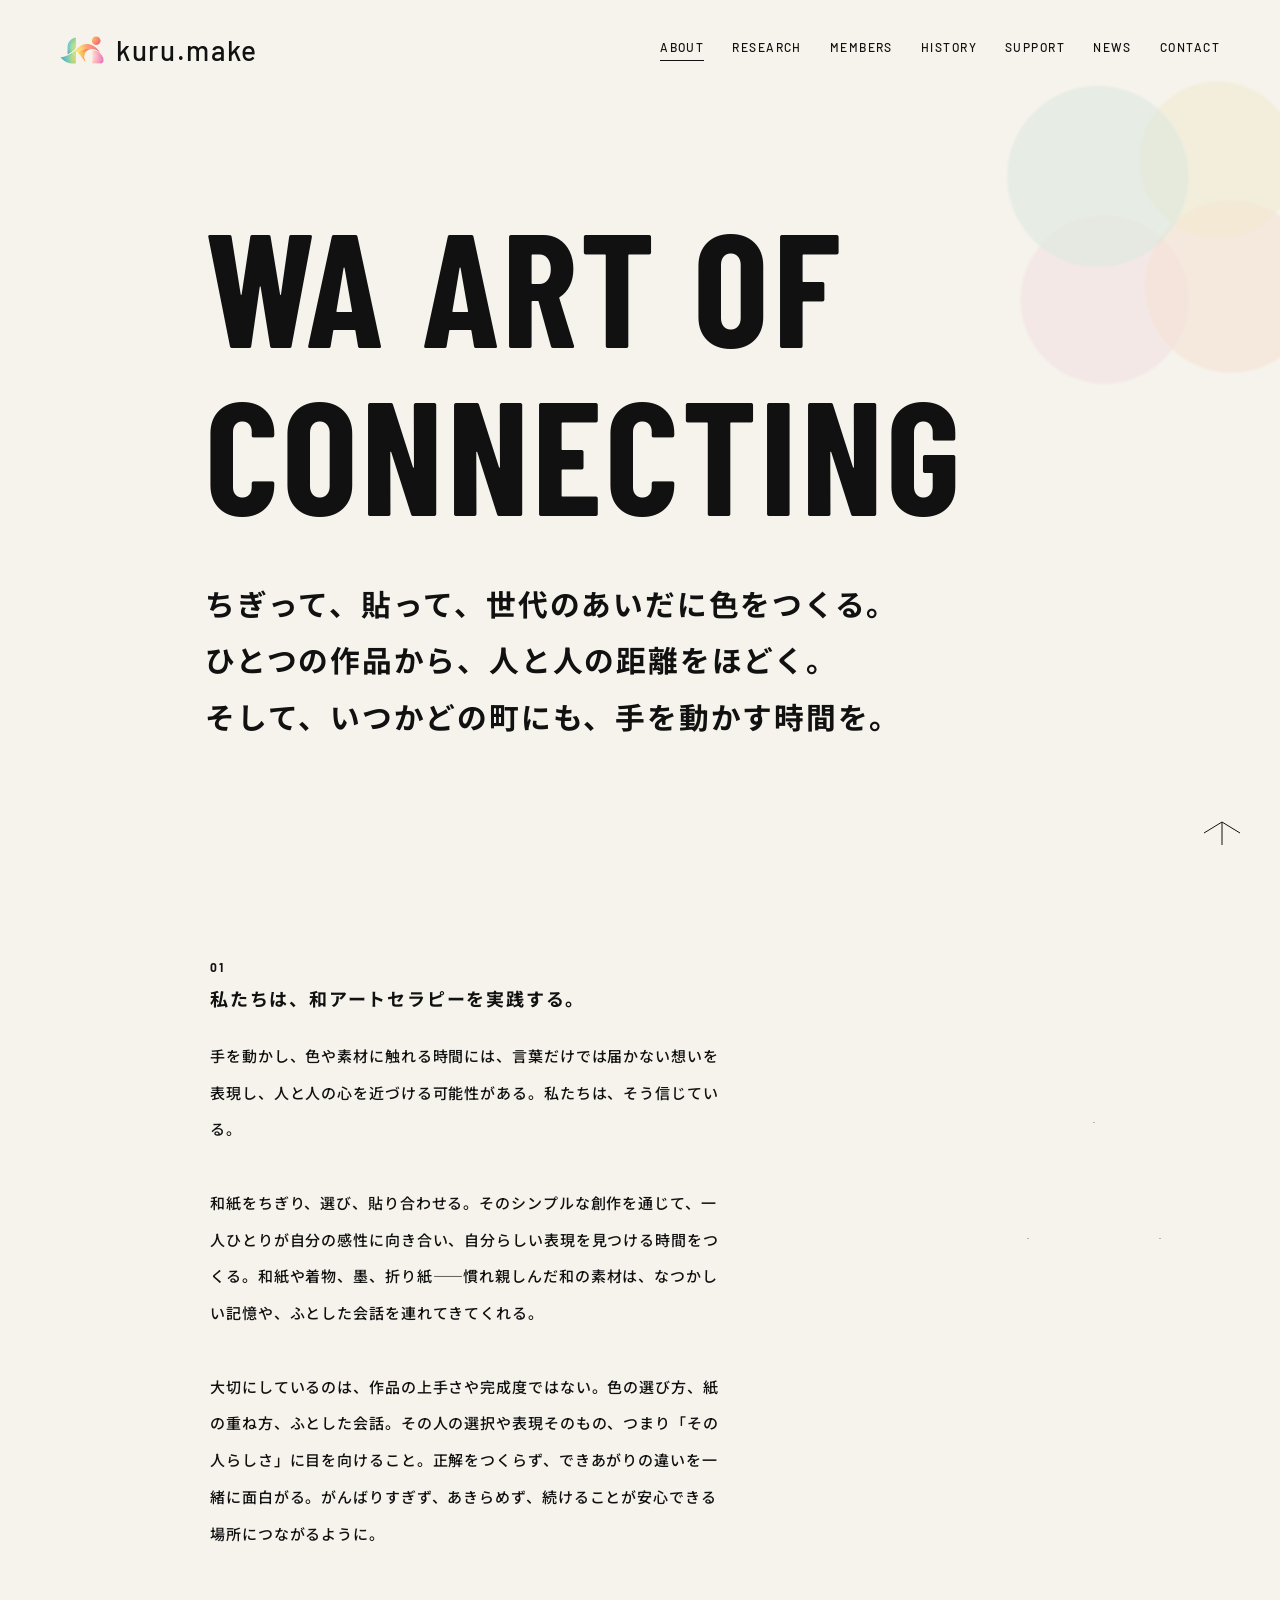
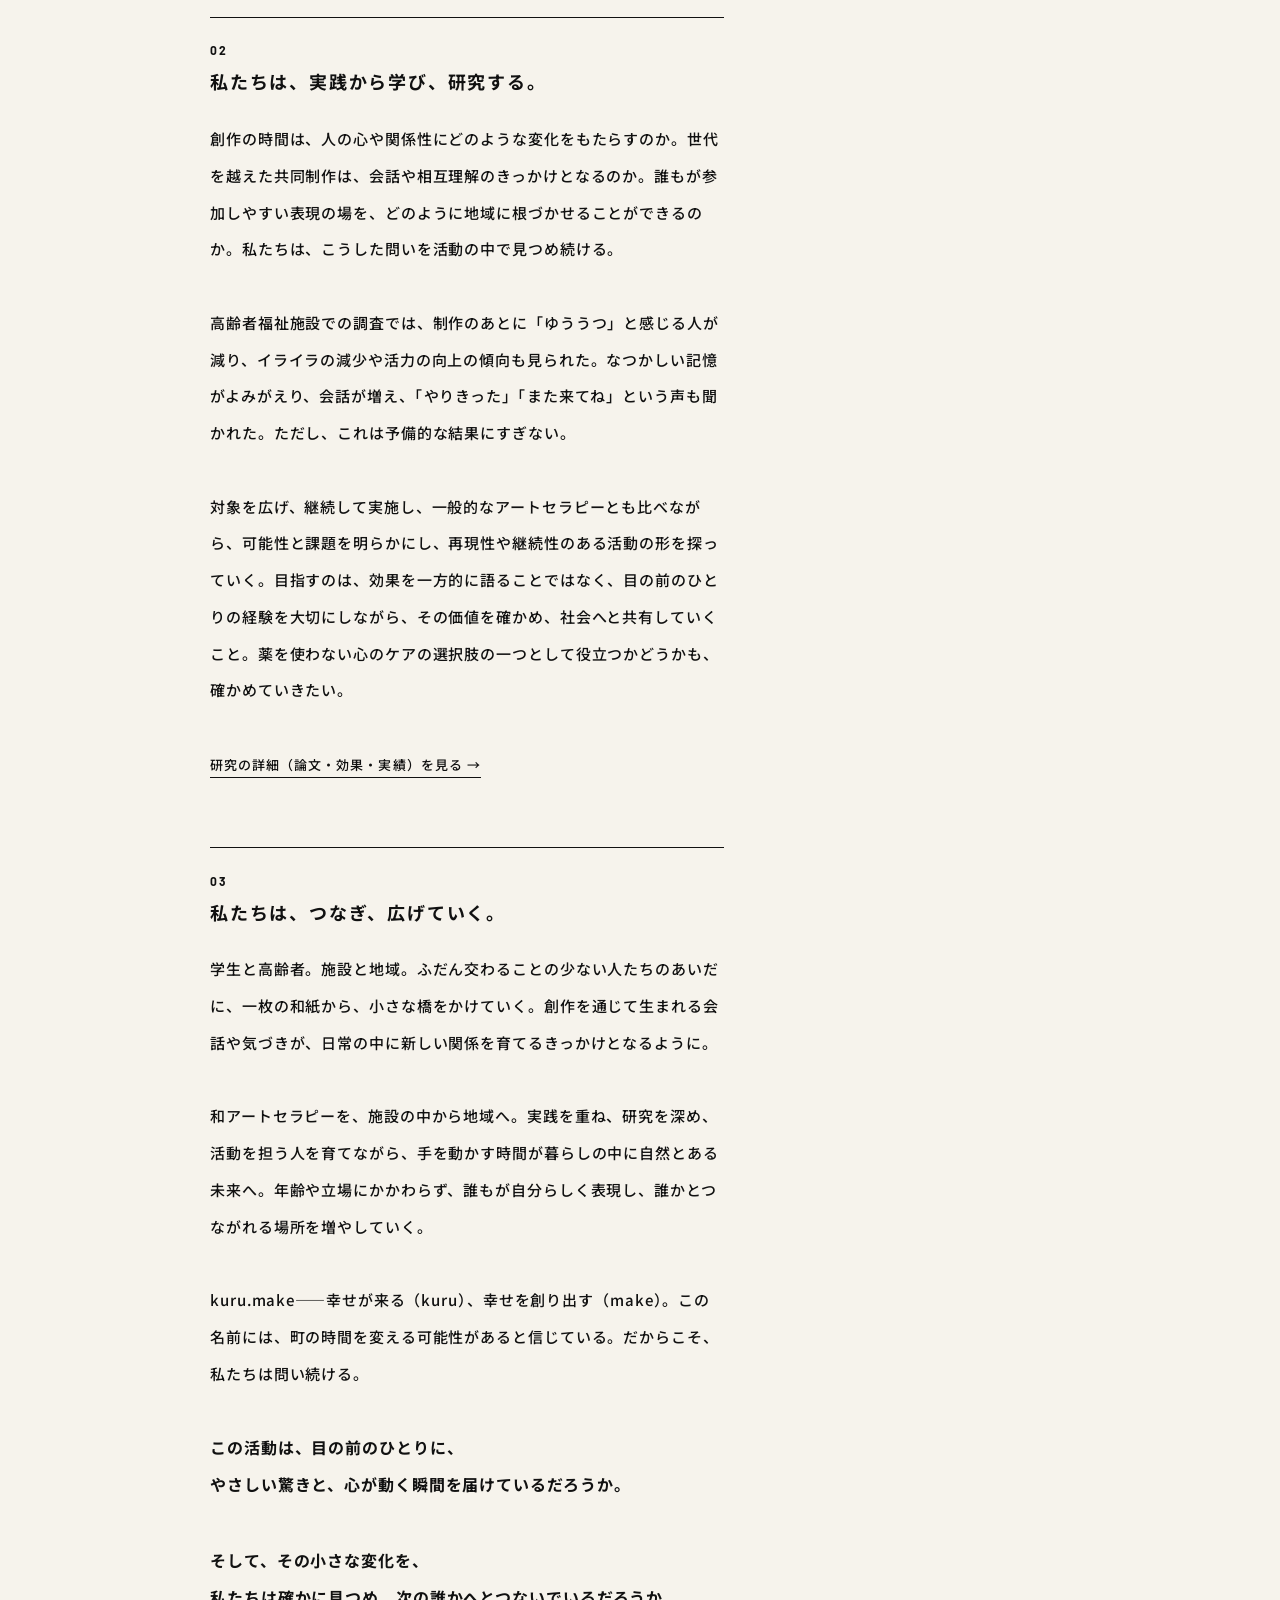
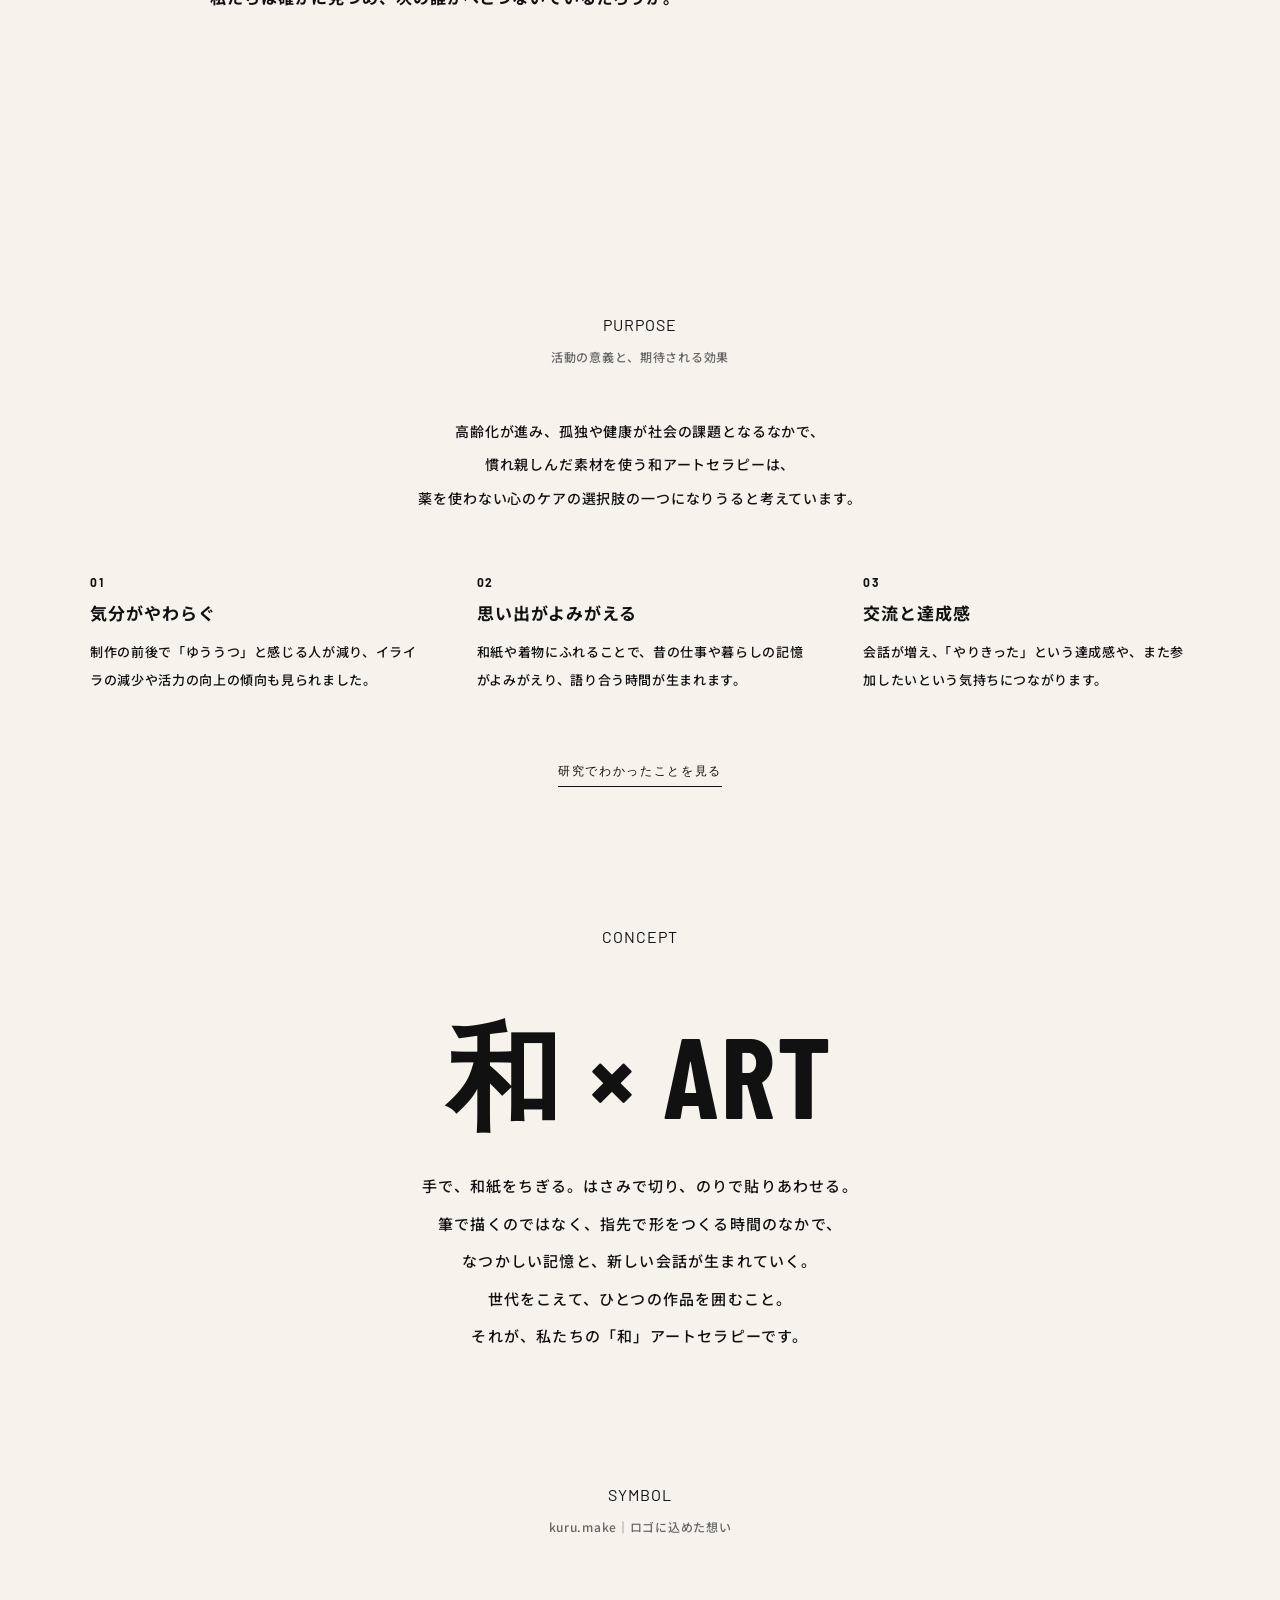
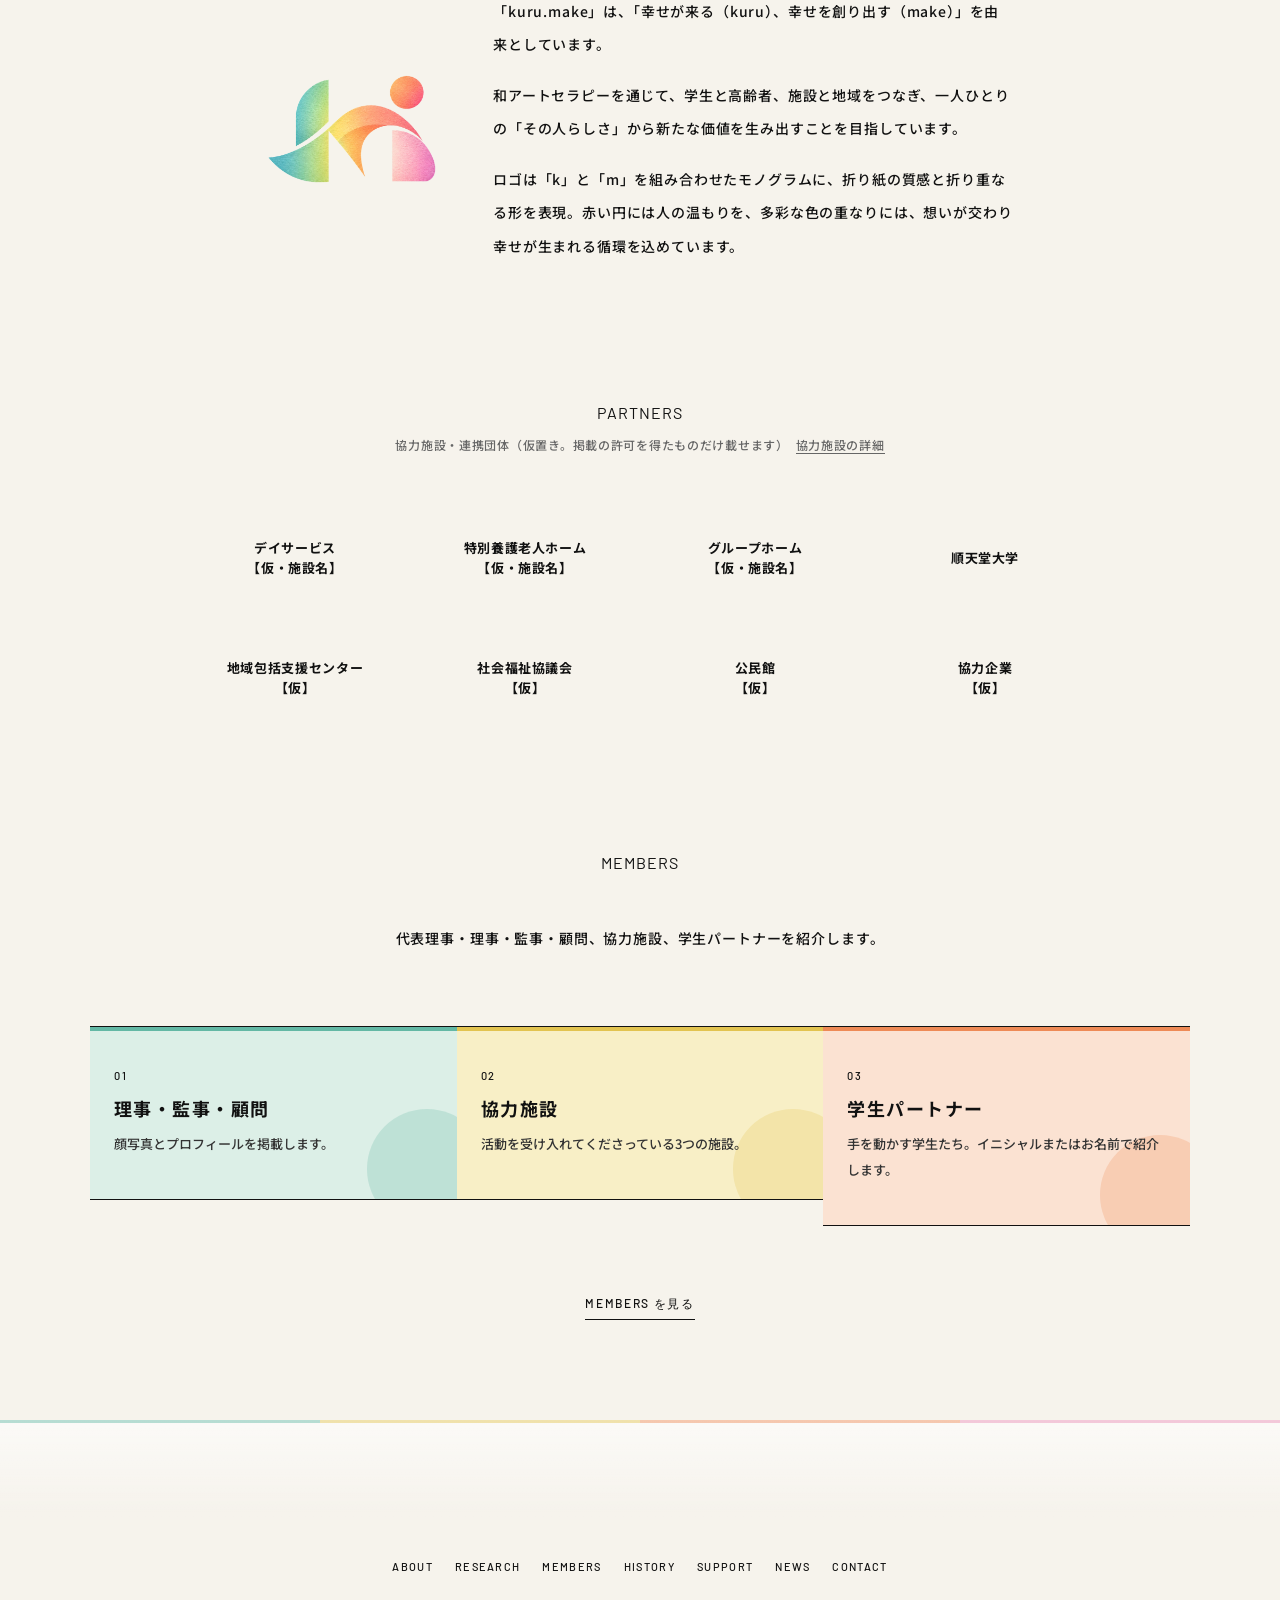
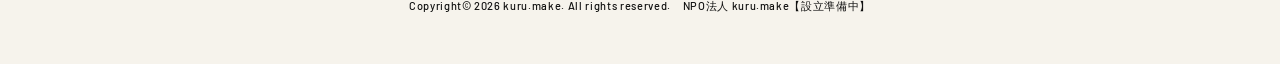
==== about.html @ a15ad7cb "Form fields: half-width-space indent" ====
<!doctype html>
<html lang="ja">
<head>
<meta charset="utf-8">
<link rel="icon" href="assets/favicon.png" type="image/png">
<link rel="apple-touch-icon" href="assets/favicon.png">
<meta name="viewport" content="width=device-width,initial-scale=1">
<meta name="robots" content="noindex">
<title>ABOUT｜kuru.make</title>
<meta name="description" content="kuru.make の ABOUT ページ（試作・構成のみ参考。文章はすべてオリジナルの仮置き）">
<link rel="preconnect" href="https://fonts.googleapis.com">
<link rel="preconnect" href="https://fonts.gstatic.com" crossorigin>
<link href="https://fonts.googleapis.com/css2?family=Barlow+Condensed:wght@700&family=Noto+Sans+JP:wght@400;500;700&family=Barlow:wght@400;500&display=swap" rel="stylesheet">
<link rel="stylesheet" href="about.css?v=46">
</head>
<body data-page="about">

<main>
  <!-- HERO -->
  <section class="hero">
    <h1 class="hero-en">WA ART OF<br>CONNECTING</h1>
    <p class="hero-ja">
      <span class="nb">ちぎって、</span><span class="nb">貼って、</span><span class="nb">世代のあいだに色をつくる。</span><br>
      <span class="nb">ひとつの作品から、</span><span class="nb">人と人の距離をほどく。</span><br>
      <span class="nb">そして、</span><span class="nb">いつかどの町にも、</span><span class="nb">手を動かす時間を。</span>
    </p>
  </section>

  <!-- MANIFESTO + VENN -->
  <section class="mani" id="mani">
    <div class="mani-text">
      <h2><i>01</i>私たちは、和アートセラピーを実践する。</h2>
      <p>手を動かし、色や素材に触れる時間には、言葉だけでは届かない想いを表現し、人と人の心を近づける可能性がある。私たちは、そう信じている。</p>
      <p>和紙をちぎり、選び、貼り合わせる。そのシンプルな創作を通じて、一人ひとりが自分の感性に向き合い、自分らしい表現を見つける時間をつくる。和紙や着物、墨、折り紙――慣れ親しんだ和の素材は、なつかしい記憶や、ふとした会話を連れてきてくれる。</p>
      <p>大切にしているのは、作品の上手さや完成度ではない。色の選び方、紙の重ね方、ふとした会話。その人の選択や表現そのもの、つまり「その人らしさ」に目を向けること。正解をつくらず、できあがりの違いを一緒に面白がる。がんばりすぎず、あきらめず、続けることが安心できる場所につながるように。</p>

      <h2><i>02</i>私たちは、実践から学び、研究する。</h2>
      <p>創作の時間は、人の心や関係性にどのような変化をもたらすのか。世代を越えた共同制作は、会話や相互理解のきっかけとなるのか。誰もが参加しやすい表現の場を、どのように地域に根づかせることができるのか。私たちは、こうした問いを活動の中で見つめ続ける。</p>
      <p>高齢者福祉施設での調査では、制作のあとに「ゆううつ」と感じる人が減り、イライラの減少や活力の向上の傾向も見られた。なつかしい記憶がよみがえり、会話が増え、「やりきった」「また来てね」という声も聞かれた。ただし、これは予備的な結果にすぎない。</p>
      <p>対象を広げ、継続して実施し、一般的なアートセラピーとも比べながら、可能性と課題を明らかにし、再現性や継続性のある活動の形を探っていく。目指すのは、効果を一方的に語ることではなく、目の前のひとりの経験を大切にしながら、その価値を確かめ、社会へと共有していくこと。薬を使わない心のケアの選択肢の一つとして役立つかどうかも、確かめていきたい。</p>
      <p class="mani-link"><a href="research.html#papers">研究の詳細（論文・効果・実績）を見る →</a></p>

      <h2><i>03</i>私たちは、つなぎ、広げていく。</h2>
      <p>学生と高齢者。施設と地域。ふだん交わることの少ない人たちのあいだに、一枚の和紙から、小さな橋をかけていく。創作を通じて生まれる会話や気づきが、日常の中に新しい関係を育てるきっかけとなるように。</p>
      <p>和アートセラピーを、施設の中から地域へ。実践を重ね、研究を深め、活動を担う人を育てながら、手を動かす時間が暮らしの中に自然とある未来へ。年齢や立場にかかわらず、誰もが自分らしく表現し、誰かとつながれる場所を増やしていく。</p>
      <p>kuru.make――幸せが来る（kuru）、幸せを創り出す（make）。この名前には、町の時間を変える可能性があると信じている。だからこそ、私たちは問い続ける。</p>
      <p class="ask">この活動は、目の前のひとりに、<br>やさしい驚きと、心が動く瞬間を届けているだろうか。</p>
      <p class="ask">そして、その小さな変化を、<br>私たちは確かに見つめ、次の誰かへとつないでいるだろうか。</p>
    </div>

    <div class="venn" aria-hidden="true">
      <svg viewBox="0 0 400 400" id="venn" role="img" aria-label="実践・研究・つなぐ、の3つが重なる図">
        <defs>
          <clipPath id="vc1"><circle cx="200" cy="130" r="100"/></clipPath>
          <clipPath id="vc2"><circle cx="140" cy="235" r="100"/></clipPath>
          <linearGradient id="vcore" x1="0" y1="0" x2="1" y2="1">
            <stop offset="0" stop-color="#63b8a5"/><stop offset=".38" stop-color="#e2c350"/><stop offset=".68" stop-color="#ee8a56"/><stop offset="1" stop-color="#e98cb5"/>
          </linearGradient>
        </defs>
        <g class="core" clip-path="url(#vc1)"><g clip-path="url(#vc2)"><circle cx="260" cy="235" r="100" fill="url(#vcore)"/></g></g>
        <circle class="c c1" cx="200" cy="130" r="100" pathLength="1"/>
        <circle class="c c2" cx="140" cy="235" r="100" pathLength="1"/>
        <circle class="c c3" cx="260" cy="235" r="100" pathLength="1"/>
        <text class="t t1" x="200" y="92" text-anchor="middle"><tspan class="en" x="200">PRACTICE</tspan><tspan class="ja" x="200" dy="17">実践</tspan></text>
        <text class="t t2" x="104" y="262" text-anchor="middle"><tspan class="en" x="104">RESEARCH</tspan><tspan class="ja" x="104" dy="17">研究</tspan></text>
        <text class="t t3" x="296" y="262" text-anchor="middle"><tspan class="en" x="296">CONNECT</tspan><tspan class="ja" x="296" dy="17">つなぐ</tspan></text>
        <text class="t t4" x="200" y="205" text-anchor="middle"><tspan class="en" x="200">kuru.make</tspan></text>
      </svg>
    </div>
  </section>

  <!-- PURPOSE -->
  <section class="blk">
    <h2 class="lab">PURPOSE</h2>
    <p class="note">活動の意義と、期待される効果</p>
    <p class="lead" style="margin-top:50px"><span class="nb">高齢化が進み、</span><span class="nb">孤独や健康が社会の課題となるなかで、</span><span class="nb">慣れ親しんだ素材を使う和アートセラピーは、</span><span class="nb">薬を使わない心のケアの選択肢の一つに</span><span class="nb">なりうると考えています。</span></p>
    <ul class="efx" style="grid-template-columns:repeat(3,1fr);max-width:1100px">
      <li><i>01</i><b>気分がやわらぐ</b><p>制作の前後で「ゆううつ」と感じる人が減り、イライラの減少や活力の向上の傾向も見られました。</p></li>
      <li><i>02</i><b>思い出がよみがえる</b><p>和紙や着物にふれることで、昔の仕事や暮らしの記憶がよみがえり、語り合う時間が生まれます。</p></li>
      <li><i>03</i><b>交流と達成感</b><p>会話が増え、「やりきった」という達成感や、また参加したいという気持ちにつながります。</p></li>
    </ul>
    <a class="more" href="research.html">研究でわかったことを見る</a>
  </section>

  <!-- CONCEPT / SYMBOL -->
  <section class="blk">
    <h2 class="lab">CONCEPT</h2>
    <div class="concept"><div class="big">和 × ART</div>
      <p><span class="nb">手で、</span><span class="nb">和紙をちぎる。</span><span class="nb">はさみで切り、</span><span class="nb">のりで貼りあわせる。</span><br><span class="nb">筆で描くのではなく、</span><span class="nb">指先で形をつくる時間のなかで、</span><br><span class="nb">なつかしい記憶と、</span><span class="nb">新しい会話が生まれていく。</span><br><span class="nb">世代をこえて、</span><span class="nb">ひとつの作品を囲むこと。</span><br><span class="nb">それが、</span><span class="nb">私たちの「和」アートセラピーです。</span></p></div>
    <h2 class="lab" style="margin-top:130px">SYMBOL</h2><p class="note">kuru.make｜ロゴに込めた想い</p>
    <div class="sym"><img src="assets/mark.png" alt="kuru.make シンボルマーク" width="200" height="200">
      <div class="sym-t">
        <p>「kuru.make」は、「幸せが来る（kuru）、幸せを創り出す（make）」を由来としています。</p>
        <p>和アートセラピーを通じて、学生と高齢者、施設と地域をつなぎ、一人ひとりの「その人らしさ」から新たな価値を生み出すことを目指しています。</p>
        <p>ロゴは「k」と「m」を組み合わせたモノグラムに、折り紙の質感と折り重なる形を表現。赤い円には人の温もりを、多彩な色の重なりには、想いが交わり幸せが生まれる循環を込めています。</p>
      </div></div>
  </section>

  <!-- PARTNERS -->
  <section class="blk">
    <h2 class="lab">PARTNERS</h2>
    <p class="note">協力施設・連携団体（仮置き。掲載の許可を得たものだけ載せます）　<a href="members.html#facilities" style="border-bottom:1px solid">協力施設の詳細</a></p>
    <ul class="logos">
      <li>デイサービス<br>【仮・施設名】</li>
      <li>特別養護老人ホーム<br>【仮・施設名】</li>
      <li>グループホーム<br>【仮・施設名】</li>
      <li>順天堂大学</li>
      <li>地域包括支援センター<br>【仮】</li>
      <li>社会福祉協議会<br>【仮】</li>
      <li>公民館<br>【仮】</li>
      <li>協力企業<br>【仮】</li>
    </ul>
  </section>

  <!-- MEMBERS -->
  <section class="blk">
    <h2 class="lab">MEMBERS</h2>
    <p class="lead" style="margin-top:50px">代表理事・理事・監事・顧問、協力施設、学生パートナーを紹介します。</p>
    <ul class="joins">
      <li><a href="members.html#directors"><small>01</small><b>理事・監事・顧問</b><p>顔写真とプロフィールを掲載します。</p></a></li>
      <li><a href="members.html#facilities"><small>02</small><b>協力施設</b><p>活動を受け入れてくださっている3つの施設。</p></a></li>
      <li><a href="members.html#students"><small>03</small><b>学生パートナー</b><p>手を動かす学生たち。イニシャルまたはお名前で紹介します。</p></a></li>
    </ul>
    <a class="more" href="members.html">MEMBERS を見る</a>
  </section>
</main>

<script src="site.js?v=12"></script>
<script src="about.js?v=7"></script>
</body>
</html>
---- about.css ----
/* pool-inc.net/about の構成・レイアウトを参考にしたオリジナル試作（文章・画像・ロゴは流用なし） */
:root{
  --bg:#f5f5f5; --ink:#111; --line:#111; --mute:#666;
  --en:"Barlow Condensed","Arial Narrow",sans-serif;
  --ja:"Noto Sans JP","Hiragino Sans",sans-serif;
  --lat:"Barlow","Helvetica Neue",Arial,sans-serif;
}
*{box-sizing:border-box;margin:0;padding:0}
html{scroll-behavior:smooth}
body{background:var(--bg);color:var(--ink);font-family:var(--ja);font-weight:500;-webkit-font-smoothing:antialiased}
a{color:inherit;text-decoration:none}
ul{list-style:none}
img{display:block}

/* header */
.hd{position:fixed;inset:0 0 auto 0;z-index:20;display:flex;align-items:center;justify-content:space-between;padding:28px 60px;pointer-events:none}
.hd>*{pointer-events:auto}
.hd-logo{display:flex;align-items:center;gap:12px;font-family:var(--lat);font-weight:500;font-size:28px;letter-spacing:.06em}
.hd-logo img{width:44px;height:44px;object-fit:contain}
.hd-nav{display:flex;gap:40px;font-family:var(--lat);font-size:12px;letter-spacing:.12em;transition:opacity .3s}
.hd-nav a{padding-bottom:6px;border-bottom:1px solid transparent}
.hd-nav a.is-on{border-color:var(--ink)}
.hd-nav .sub{margin-left:30px}
.hd-burger{display:none;width:40px;height:20px;background:none;border:0;position:relative;cursor:pointer}
.hd-burger i{position:absolute;left:0;right:0;height:1px;background:var(--ink);transition:transform .3s}
.hd-burger i:nth-child(1){top:4px}.hd-burger i:nth-child(2){top:12px}
.hd-burger[aria-expanded=true] i:nth-child(1){transform:translateY(4px) rotate(14deg)}
.hd-burger[aria-expanded=true] i:nth-child(2){transform:translateY(-4px) rotate(-14deg)}
.hd.scrolled .hd-nav{opacity:0;pointer-events:none}
.hd.scrolled .hd-burger{display:block}
.drawer{position:fixed;inset:0;z-index:15;background:var(--bg);display:flex;flex-direction:column;justify-content:center;align-items:center;gap:26px;font-family:var(--en);font-size:44px;letter-spacing:.06em}
.drawer[hidden]{display:none}

/* hero */
.hero{padding:210px 0 120px 210px;max-width:1400px}
.hero-en{font-family:var(--en);font-weight:700;font-size:clamp(64px,10vw,140px);line-height:1.05;letter-spacing:.02em}
.hero-ja{margin-top:56px;font-size:clamp(22px,2.6vw,36px);font-weight:700;line-height:1.95;letter-spacing:.06em}

/* manifesto + venn */
.mani{position:relative;display:flex;padding:60px 0 160px 210px;gap:40px}
.mani-text{width:min(520px,46%);font-size:15px;line-height:2.45;letter-spacing:.06em}
.mani-text p{margin-bottom:2.45em}
.mani-text .sign{margin-top:3em;font-family:var(--lat)}
.venn{position:sticky;top:18vh;align-self:flex-start;width:min(440px,36vw);margin-top:20px}
.venn svg{width:100%;height:auto;overflow:visible}
.c{fill:none;stroke:var(--ink);stroke-width:1;stroke-dasharray:1;stroke-dashoffset:1;transform-origin:center;transform-box:fill-box}
.t{font-family:var(--lat);font-size:11px;letter-spacing:.1em;fill:var(--ink);opacity:0}

/* blocks */
.blk{padding:100px 90px 40px}
.lab{font-family:var(--lat);font-weight:400;font-size:16px;letter-spacing:.06em;text-align:center}
.note{text-align:center;font-size:12px;color:var(--mute);margin-top:14px;letter-spacing:.06em}

.logos{max-width:900px;margin:70px auto 0;display:grid;grid-template-columns:repeat(4,1fr);gap:50px 20px}
.logos li{height:70px;display:flex;align-items:center;justify-content:center;text-align:center;font-weight:700;font-size:13px;line-height:1.6;letter-spacing:.05em}

.mem{margin:80px auto 0;max-width:1150px;display:grid;grid-template-columns:repeat(3,1fr);gap:70px 100px}
.ph{aspect-ratio:8/5;background:
  radial-gradient(circle at 28% 40%,var(--a) 0 22%,transparent 23%),
  radial-gradient(circle at 70% 60%,var(--b) 0 26%,transparent 27%),#e9e9e9}
.mem .ja{margin-top:34px;font-size:20px;letter-spacing:.08em;font-weight:400}
.mem .en{margin-top:8px;font-family:var(--lat);font-size:15px;letter-spacing:.06em}
.mem .role{margin-top:22px;font-family:var(--lat);font-size:11px}
.tags{margin-top:18px;display:flex;gap:8px;flex-wrap:wrap}
.tags span{background:#fff;padding:3px 6px;font-family:var(--lat);font-size:11px;letter-spacing:.06em}

.sub-lab{margin:120px 0 0;font-family:var(--lat);font-weight:400;font-size:13px;letter-spacing:.1em;text-align:center}
.adv{margin:50px auto 0;max-width:1150px;display:grid;grid-template-columns:repeat(3,1fr);gap:40px 100px}
.adv .ja{font-size:18px;font-weight:400;letter-spacing:.08em}
.adv .en{margin-top:6px;font-family:var(--lat);font-size:14px}
.adv .role{margin-top:14px;font-family:var(--lat);font-size:11px}

.ft{padding:140px 60px 50px;text-align:center;font-family:var(--lat);font-size:11px;letter-spacing:.06em}
.totop{position:fixed;right:40px;bottom:50px;z-index:10;color:var(--ink)}

/* tablet / phone */
@media (max-width:900px){
  .hd{padding:18px 20px}
  .hd-logo{font-size:22px}.hd-logo img{width:34px;height:34px}
  .hd-nav{display:none}.hd-burger{display:block}
  .hero{padding:140px 20px 70px}
  .hero-ja{margin-top:36px;line-height:1.9}
  .mani{display:block;padding:20px 20px 100px}
  .mani-text{width:100%;font-size:14px;line-height:2.3}
  .venn{position:sticky;top:auto;bottom:0;width:150px;height:auto;margin:0 0 0 auto;z-index:1;pointer-events:none;opacity:.9}
  .blk{padding:70px 20px 20px}
  .logos{grid-template-columns:repeat(2,1fr);gap:30px 10px;margin-top:40px}
  .mem{grid-template-columns:1fr;gap:50px;margin-top:50px}
  .adv{grid-template-columns:1fr;gap:30px}
  .totop{right:16px;bottom:24px}
}
@media (prefers-reduced-motion:reduce){html{scroll-behavior:auto}}

/* ===== 他ページ共通 ===== */
.page-head{padding:210px 0 70px 210px}
.page-head h1{font-family:var(--en);font-weight:700;font-size:clamp(56px,8vw,120px);line-height:1.05;letter-spacing:.02em}
.page-head p{margin-top:36px;font-size:clamp(16px,1.6vw,22px);font-weight:700;line-height:2;letter-spacing:.06em}
.wrap{padding:40px 90px 60px}
.lead{max-width:640px;margin:0 auto;text-align:center;font-size:14px;line-height:2.4;letter-spacing:.06em}

/* トップ：イントロ */
.intro{position:fixed;inset:0;z-index:50;background:var(--bg);display:flex;align-items:center;justify-content:center;transition:opacity .6s .2s,visibility 0s .8s}
.intro.done{opacity:0;visibility:hidden;pointer-events:none}
.intro span{font-family:var(--en);font-weight:700;font-size:clamp(28px,5vw,56px);letter-spacing:.12em;display:inline-block;opacity:0;transform:translateY(12px);animation:in .5s forwards}
@keyframes in{to{opacity:1;transform:none}}
.vis{margin:20px 90px 0;height:min(56vh,520px);background:
  radial-gradient(circle at 18% 30%,rgba(140,203,192,.9) 0 18%,transparent 19%),
  radial-gradient(circle at 42% 62%,rgba(236,226,140,.9) 0 20%,transparent 21%),
  radial-gradient(circle at 66% 36%,rgba(246,163,107,.9) 0 17%,transparent 18%),
  radial-gradient(circle at 84% 66%,rgba(243,161,179,.9) 0 19%,transparent 20%),#ececec}
.more{display:block;margin:60px auto 0;width:max-content;font-family:var(--lat);font-size:12px;letter-spacing:.14em;padding-bottom:6px;border-bottom:1px solid var(--ink)}

/* カード一覧（WORKS風） */
.filter{display:flex;gap:10px;justify-content:center;flex-wrap:wrap;margin-bottom:60px}
.filter button{background:none;border:0;font-family:var(--lat);font-size:12px;letter-spacing:.12em;padding:4px 10px;cursor:pointer;color:var(--mute);border-bottom:1px solid transparent}
.filter button.is-on{color:var(--ink);border-color:var(--ink)}
.cards{max-width:1150px;margin:0 auto;display:grid;grid-template-columns:repeat(3,1fr);gap:70px 60px}
.card[hidden]{display:none}
.card .c-t{margin-top:24px;font-size:16px;font-weight:500;letter-spacing:.06em;line-height:1.7}
.c-m{margin-top:8px;font-size:12px;color:var(--mute);letter-spacing:.06em;line-height:1.7}
.card .tags{margin-top:14px}

/* お知らせ（ブログ風の行） */
.rows{max-width:900px;margin:0 auto;border-top:1px solid var(--ink)}
.rows li{border-bottom:1px solid var(--ink)}
.rows a{display:grid;grid-template-columns:130px 110px 1fr;gap:20px;padding:30px 6px;align-items:baseline;font-size:15px;letter-spacing:.05em;line-height:1.8}
.n-d,.n-c{font-family:var(--lat);font-size:12px;letter-spacing:.1em}
.rows a:hover .n-t{text-decoration:underline;text-underline-offset:5px}

/* レポート */
.reps{max-width:1000px;margin:0 auto;display:grid;gap:80px}
.rep a{display:grid;grid-template-columns:1fr 1fr;gap:50px;align-items:center}
.rep .c-t{margin-top:10px;font-size:20px;font-weight:500;letter-spacing:.06em;line-height:1.6}
.rep-x{margin-top:18px;font-size:13px;line-height:2.1;letter-spacing:.05em}

/* SUPPORT：色帯＋アコーディオン */
.strip{display:flex;gap:40px;overflow-x:auto;padding:0 90px 20px;scroll-snap-type:x proximity;scrollbar-width:none}
.strip::-webkit-scrollbar{display:none}
.strip .ph{flex:0 0 clamp(240px,28vw,380px);aspect-ratio:3/2;scroll-snap-align:start}
.strip .ph:nth-child(even){margin-top:50px}
.acc{max-width:1010px;margin:70px auto 0;border-top:1px solid var(--ink)}
.acc>li{border-bottom:1px solid var(--ink)}
.acc-h{width:100%;display:flex;justify-content:space-between;align-items:center;background:none;border:0;padding:52px 0;font:inherit;font-size:16px;letter-spacing:.08em;text-align:left;cursor:pointer;color:var(--ink)}
.acc-h i{position:relative;width:40px;height:40px;flex:none}
.acc-h i:before,.acc-h i:after{content:"";position:absolute;left:0;right:0;top:50%;height:1px;background:var(--ink);transition:transform .3s}
.acc-h i:after{transform:rotate(90deg)}
.is-open .acc-h i:after{transform:rotate(0)}
.acc-b{display:grid;grid-template-rows:0fr;transition:grid-template-rows .35s}
.acc-b>div{overflow:hidden}
.is-open .acc-b{grid-template-rows:1fr}
.acc-b p{padding:0 0 50px;font-size:14px;line-height:2.3;letter-spacing:.06em;max-width:760px}
.acc-b dl{display:grid;grid-template-columns:120px 1fr;gap:10px 20px;padding:0 0 50px;font-size:14px;line-height:2}
.acc-b dt{font-family:var(--lat);font-size:12px;letter-spacing:.1em}

/* CONTACT */
.chero{height:min(52vh,480px);background:
  radial-gradient(circle at 20% 70%,rgba(140,203,192,.85) 0 22%,transparent 23%),
  radial-gradient(circle at 50% 40%,rgba(236,226,140,.85) 0 24%,transparent 25%),
  radial-gradient(circle at 78% 65%,rgba(243,161,179,.85) 0 22%,transparent 23%),#ececec}
.info{max-width:900px;margin:0 auto;padding:100px 0 40px}
.info dl{display:grid;grid-template-columns:200px 1fr;gap:34px 20px;font-size:14px;line-height:2;letter-spacing:.06em}
.info dt{font-size:13px}
.map{margin:60px auto 0;max-width:1180px;height:360px;background:#e4e4e4;display:flex;align-items:center;justify-content:center;font-family:var(--lat);font-size:12px;letter-spacing:.12em;color:var(--mute)}
.form{max-width:760px;margin:0 auto;padding:110px 0 40px}
.form label{display:block;margin-top:40px;font-size:13px;letter-spacing:.08em}
.form input,.form select,.form textarea{display:block;width:100%;margin-top:12px;padding:14px 0;background:none;border:0;border-bottom:1px solid var(--ink);font:inherit;font-size:15px;color:var(--ink);border-radius:0}
.form textarea{height:170px;resize:vertical}
.form button{display:block;margin:60px auto 0;background:var(--ink);color:#fff;border:0;padding:18px 80px;font:inherit;font-size:13px;letter-spacing:.14em;cursor:pointer}
.form .fn{margin-top:20px;text-align:center;font-size:12px;color:var(--mute)}

@media (max-width:900px){
  .page-head{padding:130px 20px 40px}
  .wrap{padding:20px 20px 40px}
  .vis{margin:10px 20px 0;height:40vh}
  .cards{grid-template-columns:1fr;gap:50px}
  .rows a{grid-template-columns:1fr auto;gap:6px 14px;padding:22px 2px}
  .n-t{grid-column:1/-1}
  .rep a{grid-template-columns:1fr;gap:20px}
  .strip{padding:0 20px 20px;gap:20px}
  .acc-h{padding:32px 0;font-size:15px}
  .acc-b dl{grid-template-columns:1fr}
  .info{padding:60px 0 20px}.info dl{grid-template-columns:1fr;gap:4px}.info dd{margin-bottom:22px}
  .map{height:240px}
}

/* ===== TOP：背景に流れる写真 ===== */
.top{position:relative;height:100vh;min-height:560px;overflow:hidden}
.flow{position:absolute;inset:0}
.fl{position:absolute;left:0;top:0;width:clamp(200px,24vw,340px);will-change:transform;transform-origin:center}
.fl .ph,.fl img{width:100%;aspect-ratio:4/3;object-fit:cover;display:block}
.fl img{background:#e9e9e9}
.fl figcaption{margin-top:8px;font-size:11px;letter-spacing:.08em;color:var(--mute)}
.fl-tag{position:absolute;left:8px;top:8px;font-family:var(--lat);font-size:10px;letter-spacing:.14em;background:#fff;padding:2px 6px}
.fl-scene{width:clamp(220px,27vw,380px)}
.fl-backstage{width:clamp(170px,20vw,280px)}
.top-mark{position:absolute;left:0;right:0;top:50%;transform:translateY(-50%);text-align:center;z-index:2;
  font-family:var(--lat);font-weight:700;font-size:clamp(56px,13.5vw,200px);line-height:1;letter-spacing:.01em;pointer-events:none}
.top-mark span{color:#f26a45}
.top-sub{position:absolute;left:0;right:0;bottom:92px;text-align:center;z-index:2;font-size:clamp(12px,1.2vw,15px);font-weight:700;letter-spacing:.1em;padding:0 20px}
.kinds{position:absolute;left:60px;bottom:28px;z-index:2;display:flex;gap:28px;flex-wrap:wrap;font-size:11px;letter-spacing:.06em;color:var(--mute)}
.kinds b{display:inline-block;margin-right:8px;font-family:var(--lat);font-size:10px;letter-spacing:.12em;color:var(--ink)}
.top+.blk{padding-top:140px}
.blk .more{margin-top:70px}
@media (max-width:900px){
  .kinds{left:20px;right:20px;bottom:20px;gap:6px 18px}
  .top-sub{bottom:100px}
}
.lab+.lead{margin-top:50px}
/* TOPの大見出しを和文に */
.top-mark{font-family:var(--ja);font-weight:700;font-size:clamp(36px,10.5vw,150px);letter-spacing:.04em}

/* ===== 追加：ナビ・目次・仲間・研究・あゆみ・活動の流れ ===== */
.hd-nav{gap:26px}.hd-nav .sub{margin-left:0}.hd-nav .sub:first-of-type{margin-left:18px}
.toc{max-width:1150px;margin:0 auto 40px;padding:0 90px;display:grid;grid-template-columns:repeat(3,1fr);border-top:1px solid var(--ink)}
.toc a{display:flex;align-items:baseline;gap:12px;padding:22px 6px;border-bottom:1px solid var(--ink);font-family:var(--lat);font-size:13px;letter-spacing:.1em;flex-wrap:wrap}
.toc a b{font-weight:500;font-size:11px}.toc a small{font-family:var(--ja);font-size:12px;color:var(--mute);margin-left:auto}
.toc a:hover{background:#fff}
.msec{padding-top:110px}
.msec .more{margin-top:40px}

.offs{max-width:1150px;margin:70px auto 0;border-top:1px solid var(--ink)}
.off{display:grid;grid-template-columns:340px 1fr;gap:60px;padding:56px 0;border-bottom:1px solid var(--ink)}
.off-ph img,.off-ph .portrait{width:100%;aspect-ratio:4/5;object-fit:cover;background:#e9e9e9}
.portrait{position:relative;display:block}
.portrait .req{position:absolute;inset:auto 0 0 0;padding:14px;background:rgba(255,255,255,.82);font-family:var(--lat);font-size:11px;letter-spacing:.1em;line-height:1.7;text-align:center}
.portrait .req b{display:inline-block;margin-top:4px;padding:1px 8px;background:var(--ink);color:#fff;font-weight:500}
.off-role{font-family:var(--lat);font-size:12px;letter-spacing:.12em}
.off-role span{display:inline-block;margin-right:12px;padding:3px 10px;background:var(--ink);color:#fff;font-family:var(--ja);font-weight:700;letter-spacing:.1em}
.off-name{margin-top:22px;font-size:clamp(26px,3vw,38px);font-weight:700;letter-spacing:.1em;line-height:1.3}
.off-name small{display:block;margin-top:8px;font-size:12px;font-weight:500;color:var(--mute);letter-spacing:.14em}
.off-aff{margin-top:16px;font-size:13px;color:var(--mute);line-height:1.9;letter-spacing:.05em}
.off-bio{margin-top:28px;font-size:14px;line-height:2.2;letter-spacing:.05em}
.off-bio p+p{margin-top:.6em}
.off-msg{margin-top:28px;padding:20px 24px;background:#fff;font-size:14px;line-height:2.1;letter-spacing:.05em}
.off-msg b{display:block;margin-bottom:6px;font-family:var(--lat);font-size:11px;letter-spacing:.14em}
.off-st{margin-top:18px;display:flex;gap:10px;flex-wrap:wrap}
.off-st span{padding:3px 10px;border:1px dashed #c0392b;color:#c0392b;font-size:11px;letter-spacing:.06em}
.off-lead .off-name{font-size:clamp(32px,3.8vw,48px)}

.facs{max-width:1150px;margin:70px auto 0;display:grid;grid-template-columns:repeat(3,1fr);gap:60px}
.fac .ph,.fac img{width:100%;aspect-ratio:3/2;object-fit:cover}
.fac-k{margin-top:22px;font-family:var(--lat);font-size:11px;letter-spacing:.12em}
.fac h3{margin-top:8px;font-size:17px;font-weight:700;line-height:1.6;letter-spacing:.06em}
.fac-m{margin-top:8px;font-size:12px;color:var(--mute);letter-spacing:.05em}
.fac-n{margin-top:14px;font-size:13px;line-height:2;letter-spacing:.05em}

.stus{max-width:1150px;margin:70px auto 0;display:grid;grid-template-columns:repeat(5,1fr);gap:50px 30px}
.stu{text-align:center}
.stu .av{display:flex;align-items:center;justify-content:center;width:110px;height:110px;margin:0 auto;border-radius:50%;object-fit:cover;
  background:radial-gradient(circle at 30% 35%,var(--a) 0 40%,transparent 41%),radial-gradient(circle at 70% 65%,var(--b) 0 45%,transparent 46%),#eee;
  font-family:var(--lat);font-weight:700;font-size:26px;letter-spacing:.06em}
.stu h3{margin-top:20px;font-size:17px;font-weight:700;letter-spacing:.1em}
.stu-u{margin-top:6px;font-size:11px;color:var(--mute);line-height:1.7}
.stu-f{margin-top:12px}.stu-f span{padding:2px 8px;background:#fff;font-size:11px;letter-spacing:.06em}
.stu-w{margin-top:12px;font-size:12px;line-height:1.9;color:#333;letter-spacing:.04em}

/* 研究・実績 */
.facts{max-width:1000px;margin:60px auto 0;display:grid;gap:0;border-top:1px solid var(--ink)}
.facts dl{display:grid;grid-template-columns:160px 1fr;gap:20px;padding:26px 4px;border-bottom:1px solid var(--ink);font-size:14px;line-height:2.1;letter-spacing:.05em}
.facts dt{font-family:var(--lat);font-size:12px;letter-spacing:.12em;padding-top:3px}
.efx{max-width:1000px;margin:60px auto 0;display:grid;grid-template-columns:repeat(2,1fr);gap:50px 60px}
.efx li b{display:block;font-size:17px;letter-spacing:.06em;line-height:1.7}
.efx li p{margin-top:10px;font-size:13px;line-height:2.1;letter-spacing:.05em}
.efx li i{display:block;font:700 12px var(--lat);letter-spacing:.14em;margin-bottom:10px;font-style:normal}
.callout{max-width:1000px;margin:80px auto 0;padding:34px 38px;background:#fff;font-size:14px;line-height:2.3;letter-spacing:.05em}
.callout b{font-size:16px}
.nums{max-width:1000px;margin:60px auto 0;display:grid;grid-template-columns:repeat(4,1fr);border-top:1px solid var(--ink);border-bottom:1px solid var(--ink)}
.nums li{padding:34px 10px;text-align:center;border-left:1px solid var(--ink)}
.nums li:first-child{border-left:0}
.nums b{display:block;font:700 60px/1 var(--en);letter-spacing:.02em}
.nums span{display:block;margin-top:12px;font-size:12px;letter-spacing:.06em}
.nums small{display:block;margin-top:4px;font-size:10px;color:var(--mute)}
.paper{max-width:1000px;margin:60px auto 0;font-size:14px;line-height:2.1;letter-spacing:.05em}
.paper a{border-bottom:1px solid var(--ink)}
.tbl{max-width:1000px;margin:60px auto 0;border-collapse:collapse;width:100%;font-size:14px}
.tbl th,.tbl td{padding:22px 8px;border-bottom:1px solid var(--ink);text-align:left;letter-spacing:.05em;line-height:1.8}
.tbl th{font-family:var(--lat);font-size:11px;letter-spacing:.12em;font-weight:500}
.tbl thead th{border-top:1px solid var(--ink)}

/* 活動の流れ・声・あゆみ */
.flowsteps{max-width:1150px;margin:70px auto 0;display:grid;grid-template-columns:repeat(4,1fr);border-top:1px solid var(--ink)}
.flowsteps li{padding:34px 26px 40px 0;border-bottom:1px solid var(--ink)}
.flowsteps i{display:block;font:700 44px/1 var(--en);font-style:normal}
.flowsteps b{display:block;margin-top:18px;font-size:17px;letter-spacing:.1em}
.flowsteps p{margin-top:10px;font-size:13px;line-height:2.1;letter-spacing:.05em}
.voices{max-width:1150px;margin:70px auto 0;display:grid;grid-template-columns:repeat(3,1fr);gap:60px}
.voices blockquote{font-size:15px;line-height:2.2;letter-spacing:.05em;font-weight:500}
.voices cite{display:block;margin-top:16px;font-style:normal;font-size:12px;color:var(--mute);letter-spacing:.06em}
.voices .vl{display:block;margin-bottom:14px;font:700 11px var(--lat);letter-spacing:.14em}
.ptabs{display:flex;gap:10px;justify-content:center;flex-wrap:wrap;margin:60px 0 10px}
.ptabs button{background:none;border:0;border-bottom:1px solid transparent;padding:6px 14px;font:inherit;font-size:15px;letter-spacing:.1em;color:var(--mute);cursor:pointer}
.ptabs button small{display:block;font-family:var(--lat);font-size:10px;letter-spacing:.12em}
.ptabs button.is-on{color:var(--ink);border-color:var(--ink)}
.pmonths{max-width:900px;margin:40px auto 0;border-top:1px solid var(--ink)}
.pmonths li{display:grid;grid-template-columns:90px 90px 1fr;gap:20px;padding:30px 6px;border-bottom:1px solid var(--ink);align-items:baseline}
.pmonths .pm{font:700 28px/1 var(--en)}
.pmonths .pt{font-family:var(--lat);font-size:11px;letter-spacing:.1em}
.pmonths strong{display:block;font-size:16px;letter-spacing:.06em}
.pmonths p{margin-top:8px;font-size:13px;line-height:2;color:#333;letter-spacing:.04em}
.joins{max-width:1150px;margin:70px auto 0;display:grid;grid-template-columns:repeat(3,1fr);border-top:1px solid var(--ink)}
.joins a{display:block;padding:34px 24px 40px 0;border-bottom:1px solid var(--ink)}
.joins small{font-family:var(--lat);font-size:11px;letter-spacing:.14em}
.joins b{display:block;margin-top:10px;font-size:18px;letter-spacing:.08em}
.joins p{margin-top:10px;font-size:13px;line-height:2;color:#333}
.joins a:hover{background:#fff}
.concept{max-width:900px;margin:70px auto 0;text-align:center}
.concept .big{font:700 clamp(54px,9vw,120px)/1 var(--en);letter-spacing:.02em}
.concept p{margin-top:36px;font-size:15px;line-height:2.5;letter-spacing:.08em}
.sym{max-width:900px;margin:70px auto 0;display:grid;grid-template-columns:200px 1fr;gap:50px;align-items:center}
.sym img{width:200px;height:auto}
.sym p{font-size:14px;line-height:2.3;letter-spacing:.05em}
.fsec{display:none;margin-top:40px;padding:30px 0 0;border-top:1px solid var(--ink)}
.fsec.on{display:block}
.fsec h3{font-size:14px;letter-spacing:.1em;font-weight:700}
.form .row2{display:grid;grid-template-columns:1fr 1fr;gap:0 30px}
.form .chk{display:flex;flex-wrap:wrap;gap:12px 24px;margin-top:14px;font-size:14px}
.form .chk label{margin:0;display:flex;align-items:center;gap:8px;font-size:14px;letter-spacing:.04em}
.form .chk input{display:inline-block;width:auto;margin:0;padding:0}
.form .agree{display:flex;align-items:center;gap:10px;margin-top:40px;font-size:13px}
.form .agree input{width:auto;margin:0;display:inline-block}
.form .priv{margin-top:40px;padding:22px 24px;background:#fff;font-size:12px;line-height:2;color:#333}
.ft .fl2{display:flex;gap:22px;justify-content:center;flex-wrap:wrap;margin-bottom:26px;font-size:11px;letter-spacing:.12em}

@media (max-width:900px){
  .toc{padding:0 20px;grid-template-columns:1fr}
  .msec{padding-top:70px}
  .off{grid-template-columns:1fr;gap:26px;padding:40px 0}
  .off-ph{max-width:300px}
  .facs{grid-template-columns:1fr;gap:44px;margin-top:44px}
  .stus{grid-template-columns:repeat(2,1fr);gap:40px 10px;margin-top:44px}
  .efx{grid-template-columns:1fr;gap:36px}
  .facts dl{grid-template-columns:1fr;gap:2px}
  .nums{grid-template-columns:repeat(2,1fr)}.nums li:nth-child(3){border-left:0}.nums li:nth-child(n+3){border-top:1px solid var(--ink)}
  .tbl{font-size:12px}
  .flowsteps{grid-template-columns:1fr 1fr}
  .voices{grid-template-columns:1fr;gap:40px}
  .pmonths li{grid-template-columns:60px 1fr;gap:6px 12px}.pmonths li>div{grid-column:1/-1}
  .joins{grid-template-columns:1fr}
  .sym{grid-template-columns:1fr;gap:20px}.sym img{width:130px}
  .form .row2{grid-template-columns:1fr}
}

.off-duty{margin-top:26px;padding-top:22px;border-top:1px solid var(--ink)}
.off-duty b{display:block;font-family:var(--lat);font-size:11px;letter-spacing:.14em;margin-bottom:10px}
.off-duty ul{list-style:none}
.off-duty li{position:relative;padding-left:1.3em;font-size:14px;line-height:2.1;letter-spacing:.05em}
.off-duty li:before{content:"";position:absolute;left:.2em;top:1.05em;width:6px;height:6px;border-radius:50%;background:var(--ink)}

.off-paper{margin-top:22px;padding:18px 22px;background:#fff;font-size:13px;line-height:2;letter-spacing:.04em}
.off-paper b{display:block;font-family:var(--lat);font-size:11px;letter-spacing:.14em;margin-bottom:6px}
.off-paper a{display:block;border-bottom:1px solid var(--ink);padding-bottom:6px}
.off-paper a span{display:inline-block;margin-left:10px;font-family:var(--lat);font-size:11px;letter-spacing:.1em}

/* ===== 四季の色（ロゴの淡い四季色）：JOIN US・目次のハイライト ===== */
:root{--sp:#dcefe7;--sp2:#bfe3d6;--su:#f8efc6;--su2:#f1e08f;--au:#fbe2d2;--au2:#f6c3a2;--wi:#f9e0ea;--wi2:#f2b9d0}
.joins{gap:0}
.joins li{border-left:0}
.joins a{position:relative;padding:34px 24px 42px;background:var(--c);transition:background .5s,transform .5s;overflow:hidden}
.joins a:before{content:"";position:absolute;left:0;top:0;right:0;height:4px;background:var(--h)}
.joins a:after{content:"";position:absolute;right:-30px;bottom:-30px;width:120px;height:120px;border-radius:50%;background:var(--h);opacity:.25;transition:transform .6s,opacity .6s}
.joins a:hover{background:var(--c2)}
.joins a:hover:after{transform:scale(1.5);opacity:.4}
.joins li:nth-child(1) a{--c:var(--sp);--c2:var(--sp2);--h:#63b8a5}
.joins li:nth-child(2) a{--c:var(--su);--c2:var(--su2);--h:#e2c350}
.joins li:nth-child(3) a{--c:var(--au);--c2:var(--au2);--h:#ee8a56}
.joins li:nth-child(4) a{--c:var(--wi);--c2:var(--wi2);--h:#e98cb5}
.joins small,.joins b,.joins p{position:relative;z-index:1}
.toc a:nth-child(4n+1):hover{background:var(--sp)}
.toc a:nth-child(4n+2):hover{background:var(--su)}
.toc a:nth-child(4n+3):hover{background:var(--au)}
.toc a:nth-child(4n):hover{background:var(--wi)}
@media (max-width:900px){.joins{gap:12px}}

/* ===== TOP：流れる写真の上でも読めるように、文字の下地をつくる ===== */
.top:after{content:"";position:absolute;left:0;right:0;bottom:0;height:min(34vh,260px);z-index:1;pointer-events:none;
  background:linear-gradient(180deg,rgba(245,245,245,0),rgba(245,245,245,.88) 55%,rgba(245,245,245,.96))}
.top-sub{z-index:3;left:50%;right:auto;transform:translateX(-50%);width:max-content;max-width:calc(100% - 32px);padding:8px 18px;
  background:rgba(245,245,245,.92);box-shadow:0 0 0 1px rgba(17,17,17,.12);text-align:center;line-height:1.7}
.kinds{z-index:3}
.kinds li{padding:3px 8px;background:rgba(245,245,245,.94)}
.kinds{color:#333}
.top-mark{text-shadow:0 0 24px rgba(245,245,245,.95),0 0 8px rgba(245,245,245,.9)}
@media (max-width:900px){
  .top-sub{bottom:112px;font-size:12px;white-space:normal;width:auto;left:16px;right:16px;transform:none;padding:8px 12px}
  .kinds{gap:6px 6px}
  .kinds li{font-size:10.5px}
}

/* ===== 整理：2項目の目次／あゆみの季節色／SYMBOL の整え ===== */
.toc2{grid-template-columns:repeat(2,1fr);max-width:760px}
.toc2 a{padding:26px 8px}
.hd-nav{gap:38px}
.hd-nav .sub{margin-left:0}

/* HISTORY：季節ごとの色 */
.ptabs button{border:1px solid transparent;border-radius:99px;padding:8px 18px;transition:background .4s,color .4s}
.ptabs button[data-s=spring]{--c:var(--sp);--h:#63b8a5}.ptabs button[data-s=summer]{--c:var(--su);--h:#e2c350}
.ptabs button[data-s=autumn]{--c:var(--au);--h:#ee8a56}.ptabs button[data-s=winter]{--c:var(--wi);--h:#e98cb5}
.ptabs button[data-s=plum]{--c:#e4e8f8;--h:#9aa9dd}
.ptabs button{background:var(--c);color:var(--ink)}
.ptabs button.is-on{background:var(--c);border-color:var(--h);box-shadow:inset 0 -4px 0 var(--h)}
.ptabs button:not(.is-on){opacity:.62}
.ptabs button:hover{opacity:1}
.pmonths[data-s=spring]{--c:var(--sp);--h:#63b8a5}.pmonths[data-s=summer]{--c:var(--su);--h:#e2c350}
.pmonths[data-s=autumn]{--c:var(--au);--h:#ee8a56}.pmonths[data-s=winter]{--c:var(--wi);--h:#e98cb5}
.pmonths[data-s=plum]{--c:#e4e8f8;--h:#9aa9dd}
.pmonths{border-top:4px solid var(--h)}
.pmonths li{background:var(--c);padding-left:22px;padding-right:22px;border-bottom:1px solid rgba(17,17,17,.15)}
.pmonths .pt{display:inline-block;padding:2px 8px;background:#fff;align-self:start}

/* ABOUT：SYMBOL（画像と文章を中央にそろえる） */
.sym{max-width:none;margin:60px auto 0;grid-template-columns:auto minmax(0,520px);justify-content:center;gap:56px;align-items:center}
.sym img{width:170px;height:auto;max-width:none}
.sym p{font-size:14px;line-height:2.4;letter-spacing:.06em;text-align:left}
.concept+.lab{margin-top:140px}
@media (max-width:900px){
  .toc2{grid-template-columns:1fr}
  .sym{grid-template-columns:1fr;gap:24px;justify-items:center}
  .sym img{width:120px}
  .sym p{text-align:left}
  .ptabs{gap:8px}.ptabs button{padding:6px 12px;font-size:14px}
  .pmonths li{padding-left:14px;padding-right:14px}
}

/* 研究論文：カード型パネル */
.pidx{max-width:1000px;margin:50px auto 0;display:grid;grid-template-columns:repeat(2,1fr);gap:0;border-top:1px solid var(--ink)}
.pidx a{display:block;padding:20px 10px 22px 0;border-bottom:1px solid var(--ink);font-size:14px;line-height:1.8;letter-spacing:.05em;transition:background .4s,padding .4s}
.pidx a b{display:block;margin-bottom:4px;font-family:var(--lat);font-size:11px;letter-spacing:.14em}
.pidx li:nth-child(1) a:hover{background:var(--sp);padding-left:12px}
.pidx li:nth-child(2) a:hover{background:var(--su);padding-left:12px}
.pidx .soon{color:var(--mute)}
.pcard{max-width:1000px;margin:50px auto 0;display:grid;grid-template-columns:200px 1fr;background:#fff;border-top:4px solid #63b8a5;scroll-margin-top:100px}
.pcard-soon{border-top-color:#e2c350;opacity:.75}
.pc-side{padding:34px 24px;background:var(--sp);display:flex;flex-direction:column;gap:14px}
.pcard-soon .pc-side{background:var(--su)}
.pc-y{font:700 54px/1 var(--en)}
.pc-j{font-size:12px;line-height:1.8;letter-spacing:.05em}
.pc-t{margin-top:auto;font-family:var(--lat);font-size:10px;letter-spacing:.12em;color:#333}
.pc-main{padding:34px 40px 40px}
.pc-k{font-family:var(--lat);font-size:11px;letter-spacing:.16em}
.pc-main h3{margin-top:10px;font-size:clamp(18px,2vw,24px);line-height:1.7;letter-spacing:.06em}
.pc-main h3 small{display:block;font-size:13px;font-weight:500;color:var(--mute);margin-top:4px}
.pc-a{margin-top:12px;font-size:13px;letter-spacing:.05em}
.pc-d{margin-top:26px;display:grid;grid-template-columns:110px 1fr;gap:18px 20px;font-size:14px;line-height:2.1;letter-spacing:.04em;border-top:1px solid #ddd;padding-top:26px}
.pc-d dt{font-family:var(--ja);font-size:12px;font-weight:700;letter-spacing:.1em;padding-top:4px}
.pc-d ul{list-style:none}.pc-d li{position:relative;padding-left:1.2em}.pc-d li+li{margin-top:.4em}
.pc-d li:before{content:"";position:absolute;left:.1em;top:1.05em;width:6px;height:6px;border-radius:50%;background:#63b8a5}
.pc-n{margin-top:22px;font-size:11px;color:var(--mute);line-height:1.9}
.pc-btn{display:inline-flex;gap:10px;margin-top:24px;padding:14px 30px;background:var(--ink);color:#fff;font-size:13px;letter-spacing:.1em;transition:background .4s}
.pc-btn:hover{background:#2f9e86}
@media (max-width:900px){
  .pidx{grid-template-columns:1fr}
  .pcard{grid-template-columns:1fr}
  .pc-side{flex-direction:row;align-items:baseline;flex-wrap:wrap;padding:20px 22px;gap:6px 14px}
  .pc-y{font-size:40px}.pc-t{margin-top:0}
  .pc-main{padding:26px 22px 30px}
  .pc-d{grid-template-columns:1fr;gap:4px}.pc-d dd{margin-bottom:14px}
}

/* ===== ヘッダー：スクロール後は帯にして、ロゴだけ小さく。下の文字と重ならない ===== */
.hd{transition:padding .35s,background .35s,box-shadow .35s}
.hd.scrolled{pointer-events:auto;padding:10px 60px;background:rgba(245,245,245,.94);-webkit-backdrop-filter:blur(10px);backdrop-filter:blur(10px);box-shadow:0 1px 0 rgba(17,17,17,.12)}
.hd.scrolled .hd-logo span{display:none}
.hd.scrolled .hd-logo img{width:34px;height:34px}
@media (max-width:900px){
  .hd.scrolled{padding:8px 20px}
  .hd.scrolled .hd-logo img{width:30px;height:30px}
}
.sym-t p{font-size:14px;line-height:2.4;letter-spacing:.06em;text-align:left}
.sym-t p+p{margin-top:1.2em}

/* ABOUT：マニフェスト（見出し付き） */
.mani-text h2{margin:3.6em 0 1.3em;padding-top:1.4em;border-top:1px solid var(--ink);font-size:16px;font-weight:700;letter-spacing:.1em;line-height:1.8}
.mani-text h2:first-child{margin-top:0;border-top:0;padding-top:0}
.mani-text .ask{font-size:16px;font-weight:700;line-height:2.3}
.mani-text .mani-link a{border-bottom:1px solid var(--ink);padding-bottom:3px;font-size:13px;letter-spacing:.08em}
.mani-text .sign{margin-top:4em}
.mani-text{width:min(560px,48%)}
@media (max-width:900px){
  .mani-text{width:100%}
  .mani-text br{display:none}
  .mani-text h2{margin-top:3em}
}

/* ベン図：ラベルを2段（英字＋和文）に */
.t .en{font-family:var(--lat);font-size:10px;letter-spacing:.14em}
.t .ja{font-family:var(--ja);font-size:13px;font-weight:700;letter-spacing:.1em}
.t4 .en{font-size:11px;font-weight:500}
.t{transition:opacity .5s}
@media (max-width:900px){
  /* スマホ：文章の下に、そのまま中央に置く（空白を残さない） */
  .venn{position:static;width:min(300px,80%);margin:56px auto 0;opacity:1}
  .mani{padding-bottom:70px}
}
.mani-text h2 i{display:block;margin-bottom:8px;font:700 12px var(--lat);font-style:normal;letter-spacing:.16em}
.mani-text h2{font-size:18px}

/* ===== 装飾：背景の色・ちぎり紙の縁・和紙のにじみ ===== */
:root{--paper:#f6f3ec}
body{background:var(--paper);
  background-image:
    radial-gradient(circle at 12% 18%,rgba(99,184,165,.08) 0 18%,transparent 19%),
    radial-gradient(circle at 88% 42%,rgba(238,138,86,.07) 0 16%,transparent 17%),
    radial-gradient(circle at 20% 78%,rgba(233,140,181,.07) 0 15%,transparent 16%),
    radial-gradient(circle at 80% 92%,rgba(226,195,80,.09) 0 17%,transparent 18%);
  background-attachment:fixed}
.t-sp{--tint:#e8f4ee;--h:#63b8a5}.t-su{--tint:#fbf5d9;--h:#e2c350}.t-au{--tint:#fcebe0;--h:#ee8a56}.t-wi{--tint:#fbe8ef;--h:#e98cb5}
.tint{position:relative;background:var(--tint);margin-top:34px}
.tint:before{content:"";position:absolute;left:0;right:0;top:-17px;height:18px;background:var(--tint);
  -webkit-mask:url("data:image/svg+xml,%3Csvg xmlns='http://www.w3.org/2000/svg' viewBox='0 0 160 18' preserveAspectRatio='none'%3E%3Cpath d='M0 18 L0 9 Q8 3 16 8 T34 6 T50 10 T68 4 T86 9 T104 3 T122 8 T140 5 T160 9 L160 18Z'/%3E%3C/svg%3E") repeat-x left bottom/160px 18px;
  mask:url("data:image/svg+xml,%3Csvg xmlns='http://www.w3.org/2000/svg' viewBox='0 0 160 18' preserveAspectRatio='none'%3E%3Cpath d='M0 18 L0 9 Q8 3 16 8 T34 6 T50 10 T68 4 T86 9 T104 3 T122 8 T140 5 T160 9 L160 18Z'/%3E%3C/svg%3E") repeat-x left bottom/160px 18px}
.tint .lab:before{content:"";display:block;width:12px;height:12px;margin:0 auto 14px;border-radius:50%;background:var(--h)}
.tint:after{content:"";position:absolute;right:-60px;top:40px;width:220px;height:220px;border-radius:50%;background:var(--h);opacity:.12;pointer-events:none;z-index:0}
.tint>*{position:relative;z-index:1}
.mani.tint{margin-top:0}
.mani.tint:before{display:none}

/* ページ上部：四季の和紙のにじみ */
.page-head,.hero{position:relative;overflow:hidden}
.page-head:before,.hero:before{content:"";position:absolute;right:-4vw;top:60px;width:clamp(220px,34vw,520px);aspect-ratio:1;pointer-events:none;
  background:
    radial-gradient(circle at 30% 35%,rgba(99,184,165,.55) 0 28%,transparent 29%),
    radial-gradient(circle at 66% 30%,rgba(226,195,80,.55) 0 24%,transparent 25%),
    radial-gradient(circle at 70% 68%,rgba(238,138,86,.5) 0 26%,transparent 27%),
    radial-gradient(circle at 32% 72%,rgba(233,140,181,.55) 0 25%,transparent 26%);
  animation:blobs 18s ease-in-out infinite alternate;opacity:.75}
@keyframes blobs{from{transform:translate(0,0) rotate(0)}to{transform:translate(-14px,10px) rotate(12deg)}}
.page-head>*,.hero>*{position:relative;z-index:1}

/* ヘッダー下・フッターに四季の線 */
.ft{position:relative;background:linear-gradient(180deg,rgba(255,255,255,.6),transparent 40%)}
.ft:before{content:"";position:absolute;left:0;right:0;top:0;height:5px;background:linear-gradient(90deg,#63b8a5 0 25%,#e2c350 25% 50%,#ee8a56 50% 75%,#e98cb5 75%)}
.ft{margin-top:60px}

/* カード類を少し立体に */
.off-msg,.callout,.pcard,.off-paper{box-shadow:0 1px 0 rgba(17,17,17,.06),0 10px 26px -18px rgba(17,17,17,.35)}
@media (max-width:900px){
  .tint{margin-top:26px}
  .tint:after{width:150px;height:150px;right:-50px}
  .page-head:before,.hero:before{top:70px;right:-12vw;width:60vw;opacity:.6}
}
@media (prefers-reduced-motion:reduce){.page-head:before,.hero:before{animation:none}}
html,body{overflow-x:clip}

/* ===== 装飾をひかえめに：色をうすく、まばらに ===== */
body{background-image:
    radial-gradient(circle at 12% 18%,rgba(99,184,165,.04) 0 18%,transparent 19%),
    radial-gradient(circle at 88% 70%,rgba(233,140,181,.035) 0 16%,transparent 17%)}
.t-sp{--tint:#f1f8f4;--h:#63b8a5}.t-su{--tint:#fcf9e8;--h:#e2c350}.t-au{--tint:#fdf2e9;--h:#ee8a56}.t-wi{--tint:#fcf1f5;--h:#e98cb5}
.tint:after{opacity:.06}
.tint .lab:before{width:8px;height:8px;opacity:.7}
.page-head:before,.hero:before{opacity:.3;width:clamp(180px,26vw,380px)}
.ft:before{height:3px;opacity:.7}
.off-msg,.callout,.pcard,.off-paper{box-shadow:0 8px 22px -20px rgba(17,17,17,.3)}

/* トップは、装飾なし（以前の状態） */
body[data-page=top]{background:#f5f5f5;background-image:none}
body[data-page=top] .ft{margin-top:0;background:none}
body[data-page=top] .ft:before{display:none}
body[data-page=top] .tint{background:none;margin-top:0}
body[data-page=top] .tint:before,body[data-page=top] .tint:after{display:none}
body[data-page=top] .tint .lab:before{display:none}

/* ===== MEMBERS：括りごとに、ロゴの四季色で色分け（春→夏→秋→冬へ移ろう） ===== */
#directors{--tint:#e1f2ec;--h:#63b8a5}   /* 理事：春の青緑 */
#auditors{--tint:#edf3d8;--h:#a8c35a}    /* 監事：春から夏へ（若草） */
#advisors{--tint:#fbf3cb;--h:#e2c350}    /* 顧問：夏の黄 */
#facilities{--tint:#fde6d8;--h:#ee8a56}  /* 協力施設：秋のオレンジ */
#students{--tint:#fbe2ec;--h:#e98cb5}    /* 学生パートナー：冬のピンク */
#membership{--tint:#e7eaf8;--h:#9aa9dd}  /* 会員：春休みの淡い青 */
.msec.tint{margin-top:0;padding-bottom:90px}
.msec.tint:before{display:none}
.msec.tint+.msec.tint{margin-top:0}
.msec.tint:after{opacity:.1}
.msec .offs{border-top-color:var(--h)}
.msec .off{border-bottom-color:var(--h)}
.msec .off-role span{background:var(--h);color:#111}
.msec .off-msg,.msec .off-paper,.msec .fac,.msec .stu{background:rgba(255,255,255,.7)}
.msec .fac{padding:0 0 22px}.msec .fac>*:not(.ph):not(img){padding-left:18px;padding-right:18px}
.msec .stu{padding:28px 10px 26px;border-top:4px solid var(--h)}
.msec .stu .av{box-shadow:0 0 0 4px var(--h)}
.msec .fac{border-top:4px solid var(--h)}
.msec .fac-k{color:#333}
.msec .fac-k:before{content:"";display:inline-block;width:8px;height:8px;border-radius:50%;background:var(--h);margin-right:8px}
.toc a{border-bottom-width:3px}
.toc a:nth-child(6n+1){border-bottom-color:#63b8a5}.toc a:nth-child(6n+2){border-bottom-color:#a8c35a}
.toc a:nth-child(6n+3){border-bottom-color:#e2c350}.toc a:nth-child(6n+4){border-bottom-color:#ee8a56}
.toc a:nth-child(6n+5){border-bottom-color:#e98cb5}.toc a:nth-child(6n){border-bottom-color:#9aa9dd}
body[data-page=members] .toc a:hover{background:#fff}

/* ===== NEWS：装飾なし（元の背景） ===== */
body[data-page=news]{background:#f5f5f5;background-image:none}
body[data-page=news] .page-head:before{display:none}
body[data-page=news] .ft{margin-top:0;background:none}
body[data-page=news] .ft:before{display:none}
body[data-page=news] .tint,body[data-page=news] .tint:before,body[data-page=news] .tint:after{display:none}

/* ===== HISTORY：年度ボタン＋沿革タイムライン ===== */
.ybtns{display:flex;gap:12px;justify-content:center;flex-wrap:wrap;margin-top:30px}
.ybtns button{min-width:130px;padding:14px 26px 12px;background:rgba(255,255,255,.6);border:1px solid rgba(17,17,17,.25);border-radius:99px;font:inherit;color:var(--ink);cursor:pointer;transition:background .35s,border-color .35s,transform .35s}
.ybtns button b{display:block;font:700 34px/1 var(--en);letter-spacing:.04em}
.ybtns button small{display:block;margin-top:2px;font-size:11px;letter-spacing:.14em;color:var(--mute)}
.ybtns button:hover{background:#fff}
.ybtns button.is-on{background:var(--ink);border-color:var(--ink);color:#fff}
.ybtns button.is-on small{color:rgba(255,255,255,.75)}
.ysum{max-width:760px;margin:36px auto 0;text-align:center;font-size:14px;line-height:2.2;letter-spacing:.06em;font-weight:700}
.legend{display:flex;gap:8px 18px;justify-content:center;flex-wrap:wrap;margin:26px auto 0;font-size:11px;letter-spacing:.06em}
.legend li:before{content:"";display:inline-block;width:9px;height:9px;border-radius:50%;margin-right:6px;background:var(--c)}
.ytl{max-width:820px;margin:44px auto 0;position:relative;padding-left:0}
.ytl:before{content:"";position:absolute;left:119px;top:8px;bottom:8px;width:1px;background:rgba(17,17,17,.2)}
.ytl li{display:grid;grid-template-columns:100px 1fr;gap:0 40px;padding:22px 0;position:relative}
.ytl li:before{content:"";position:absolute;left:114px;top:30px;width:11px;height:11px;border-radius:50%;background:var(--c);box-shadow:0 0 0 4px rgba(245,245,245,.9)}
.ytl-d{font:700 15px/1.9 var(--en);letter-spacing:.08em;text-align:right;padding-right:4px}
.ytl-t{display:inline-block;margin-right:10px;padding:1px 9px;background:var(--c2);font-size:11px;letter-spacing:.1em;vertical-align:1px}
.ytl strong{font-size:16px;letter-spacing:.05em}
.ytl p{margin-top:8px;font-size:13px;line-height:2.1;color:#333;letter-spacing:.04em}
[data-s=spring]{--c:#63b8a5;--c2:rgba(99,184,165,.22)}
[data-s=summer]{--c:#e2c350;--c2:rgba(226,195,80,.28)}
[data-s=autumn]{--c:#ee8a56;--c2:rgba(238,138,86,.24)}
[data-s=winter]{--c:#e98cb5;--c2:rgba(233,140,181,.24)}
[data-s=plum]{--c:#9aa9dd;--c2:rgba(154,169,221,.26)}
@media (max-width:900px){
  .ybtns button{min-width:96px;padding:10px 16px 8px}.ybtns button b{font-size:26px}
  .ytl:before{left:7px}
  .ytl li{grid-template-columns:1fr;padding:18px 0 18px 30px}
  .ytl li:before{left:2px;top:26px}
  .ytl-d{text-align:left;font-size:13px;line-height:1.6;padding:0}
}

/* ===== 全体をさらにひかえめに：帯は半透明、影・丸・にじみは弱く ===== */
body{background-image:none}
.t-sp{--tint:rgba(99,184,165,.09)}.t-su{--tint:rgba(226,195,80,.11)}
.t-au{--tint:rgba(238,138,86,.08)}.t-wi{--tint:rgba(233,140,181,.09)}
#directors{--tint:rgba(99,184,165,.13)}#auditors{--tint:rgba(168,195,90,.12)}
#advisors{--tint:rgba(226,195,80,.14)}#facilities{--tint:rgba(238,138,86,.11)}
#students{--tint:rgba(233,140,181,.12)}#membership{--tint:rgba(154,169,221,.12)}
.tint:after{opacity:.035}
.msec.tint:after{opacity:.05}
.tint .lab:before{opacity:.5}
.page-head:before,.hero:before{opacity:.18}
.ft:before{opacity:.45}
.off-msg,.callout,.pcard,.off-paper{box-shadow:none}
.msec .off-msg,.msec .off-paper,.msec .fac,.msec .stu{background:rgba(255,255,255,.5)}
.hd.scrolled{background:rgba(245,245,245,.72)}
body:not([data-page=members]) .toc a{border-bottom-color:var(--ink)}

/* コンセプト文：句読点のところで改行し、「す。」だけが残らないように */
.concept .nb{display:inline-block}
@media (max-width:900px){
  .concept p{font-size:14px;letter-spacing:.04em;line-height:2.3}
  .concept p .nb{display:inline-block}
}
@media (max-width:420px){.concept p{font-size:13.5px;letter-spacing:.02em}}
.top-sub .nb{display:inline-block}
@media (max-width:420px){.top-sub{font-size:11.5px;letter-spacing:.05em;padding:8px 10px}}
.hd-nav{gap:28px}

/* 目次：項目どうしの間隔をそろえる（番号・英字・和文の並びも整える） */
.toc{column-gap:44px}
.toc2{max-width:820px;padding:0 24px}
.toc a{align-items:baseline;gap:6px 14px;flex-wrap:nowrap}
.toc a b{flex:none;min-width:1.6em}
.toc a small{margin-left:auto;flex:none;white-space:nowrap;letter-spacing:.08em}
@media (max-width:900px){.toc{column-gap:0}.toc2{padding:0 20px}.toc a{padding:20px 4px}}
.lead{text-wrap:balance}
.lead .nb{display:inline-block}
@media (max-width:900px){.efx{grid-template-columns:1fr!important;gap:34px!important}}

/* ===== ABOUT 冒頭：画面にきれいに収め、近づいたら定位置に吸着 ===== */
body[data-page=about] .hero{min-height:100vh;min-height:100svh;display:flex;flex-direction:column;justify-content:center;padding:110px 0 90px 210px;box-sizing:border-box}
.hero-ja .nb{display:inline-block}
@media (max-width:900px){
  body[data-page=about] .hero{padding:96px 20px 64px}
  .hero-en{font-size:clamp(52px,17vw,110px)}
  .hero-ja{font-size:clamp(15px,4.4vw,24px);line-height:2;letter-spacing:.04em;margin-top:32px}
}
@media (prefers-reduced-motion:reduce){html.snap{scroll-snap-type:none}}

.hero-en,.hero-ja{will-change:transform}

/* ===== ABOUT 冒頭：画面の高さに合わせて文字の大きさを調整し、最後の行まで1画面に収める ===== */
body[data-page=about] .hero{min-height:100vh;min-height:100svh;min-height:100dvh;padding:clamp(76px,13vh,120px) 0 clamp(40px,8vh,90px) clamp(24px,16vw,210px)}
body[data-page=about] .hero .hero-en{font-size:clamp(40px,min(10vw,17vh),140px);line-height:1.05}
body[data-page=about] .hero .hero-ja{font-size:clamp(13px,min(2.6vw,3.3vh),36px);line-height:1.9;margin-top:clamp(18px,4.5vh,56px)}
@media (max-width:900px){
  body[data-page=about] .hero{padding:clamp(70px,12vh,96px) 20px clamp(36px,7vh,64px)}
  body[data-page=about] .hero .hero-en{font-size:clamp(40px,min(17vw,9.5vh),110px)}
  body[data-page=about] .hero .hero-ja{font-size:clamp(13px,min(4.4vw,2.7vh),24px);line-height:1.95;margin-top:clamp(16px,3.5vh,32px)}
}

/* ABOUT 冒頭：見出し「ART OF CONNECTING」を大きく（画面に収まる範囲で） */
body[data-page=about] .hero .hero-en{font-size:clamp(44px,min(12.5vw,22vh),200px)}
@media (max-width:900px){
  body[data-page=about] .hero .hero-en{font-size:clamp(44px,min(18.8vw,12vh),130px)}
}

/* ===== ヘッダー：帯をやめ、ロゴとメニューだけを小さな丸いチップに。下へ読むときはしまう ===== */
.hd{transition:transform .45s cubic-bezier(.2,.7,.2,1),padding .35s}
.hd.hd-hide{transform:translateY(-130%)}
.hd.scrolled{background:none;box-shadow:none;-webkit-backdrop-filter:none;backdrop-filter:none;padding:14px 24px;pointer-events:none}
.hd.scrolled .hd-logo{pointer-events:auto;padding:6px;border-radius:99px;background:rgba(246,243,236,.82);-webkit-backdrop-filter:blur(10px);backdrop-filter:blur(10px);box-shadow:0 4px 16px -8px rgba(17,17,17,.4)}
.hd.scrolled .hd-logo img{width:32px;height:32px}
.hd.scrolled .hd-logo span{display:none}
.hd.scrolled .hd-burger{pointer-events:auto;display:block;width:46px;height:46px;border-radius:50%;background:rgba(246,243,236,.82);-webkit-backdrop-filter:blur(10px);backdrop-filter:blur(10px);box-shadow:0 4px 16px -8px rgba(17,17,17,.4)}
.hd.scrolled .hd-burger i{left:13px;right:13px}
.hd.scrolled .hd-burger i:nth-child(1){top:18px}
.hd.scrolled .hd-burger i:nth-child(2){top:27px}
.hd.scrolled .hd-burger[aria-expanded=true] i:nth-child(1){transform:translateY(4px) rotate(14deg)}
.hd.scrolled .hd-burger[aria-expanded=true] i:nth-child(2){transform:translateY(-4px) rotate(-14deg)}
@media (max-width:900px){
  .hd.scrolled{padding:10px 14px}
  .hd.scrolled .hd-logo img{width:30px;height:30px}
  .hd.scrolled .hd-burger{width:44px;height:44px}
  .hd.scrolled .hd-burger i:nth-child(1){top:17px}.hd.scrolled .hd-burger i:nth-child(2){top:26px}
}
@media (prefers-reduced-motion:reduce){.hd{transition:none}}

/* ===== PC：右上は、下へスクロールすると丸いメニューアイコンが現れる（常に表示）。ロゴだけが読む間はしまう。スマホは従来どおり ===== */
@keyframes chipIn{from{opacity:0;transform:scale(.55)}to{opacity:1;transform:none}}
@media (min-width:901px){
  .hd.hd-hide{transform:none}
  .hd .hd-logo{transition:opacity .35s,transform .45s cubic-bezier(.2,.7,.2,1)}
  .hd.hd-hide .hd-logo{opacity:0;transform:translateY(-150%);pointer-events:none}
  .hd.scrolled .hd-burger{width:52px;height:52px;animation:chipIn .4s cubic-bezier(.2,.8,.2,1) both}
  .hd.scrolled .hd-burger i{left:15px;right:15px}
  .hd.scrolled .hd-burger i:nth-child(1){top:21px}
  .hd.scrolled .hd-burger i:nth-child(2){top:30px}
  .hd.scrolled .hd-burger:hover{background:#fff}
  .hd.scrolled .hd-burger[aria-expanded=true] i:nth-child(1){transform:translateY(4px) rotate(14deg)}
  .hd.scrolled .hd-burger[aria-expanded=true] i:nth-child(2){transform:translateY(-4px) rotate(-14deg)}
}
@media (prefers-reduced-motion:reduce){.hd.scrolled .hd-burger{animation:none}}

/* PC：スクロール後は、左上のロゴのチップを出さない（右上の丸いメニューだけ） */
@media (min-width:901px){
  .hd.scrolled .hd-logo{opacity:0;visibility:hidden;pointer-events:none;box-shadow:none}
}

/* ベン図：3つの円が重なる中心（kuru.make）を、ロゴの四季色でほんのり色づける */
.venn .core{opacity:0;transition:opacity .9s;mix-blend-mode:multiply}
.venn .core circle{opacity:.42}
.venn .t4 .en{font-weight:700}

/* ===== お問い合わせフォーム：入力した文字と下線の枠が、きれいにそろうように ===== */
.form input[type=text],.form input[type=email],.form input[type=tel],.form input[type=number],.form select,.form textarea{
  -webkit-appearance:none;appearance:none;border-radius:0;box-sizing:border-box;
  padding:0;text-indent:0;font-size:15px;line-height:1.7;letter-spacing:.04em;color:var(--ink)}
.form input[type=text],.form input[type=email],.form input[type=tel],.form input[type=number],.form select{height:54px;padding:0 2px;line-height:54px}
.form select{padding-right:30px;cursor:pointer;
  background:url("data:image/svg+xml,%3Csvg xmlns='http://www.w3.org/2000/svg' width='12' height='8' viewBox='0 0 12 8'%3E%3Cpath d='M1 1l5 5 5-5' fill='none' stroke='%23111' stroke-width='1'/%3E%3C/svg%3E") no-repeat right 2px center/12px 8px}
.form textarea{padding:15px 2px;min-height:170px}
.form input:focus,.form select:focus,.form textarea:focus{outline:0;border-bottom-color:var(--ink);box-shadow:0 1px 0 var(--ink)}
.form ::placeholder{color:#aaa}

/* お問い合わせフォーム：入力欄の文字の先頭に、半角スペース1つぶん（0.5文字）の余白 */
.form input[type=text],.form input[type=email],.form input[type=tel],.form input[type=number],.form select{padding-left:.5em;padding-right:.5em}
.form select{padding-right:34px}
.form textarea{padding-left:.5em;padding-right:.5em}
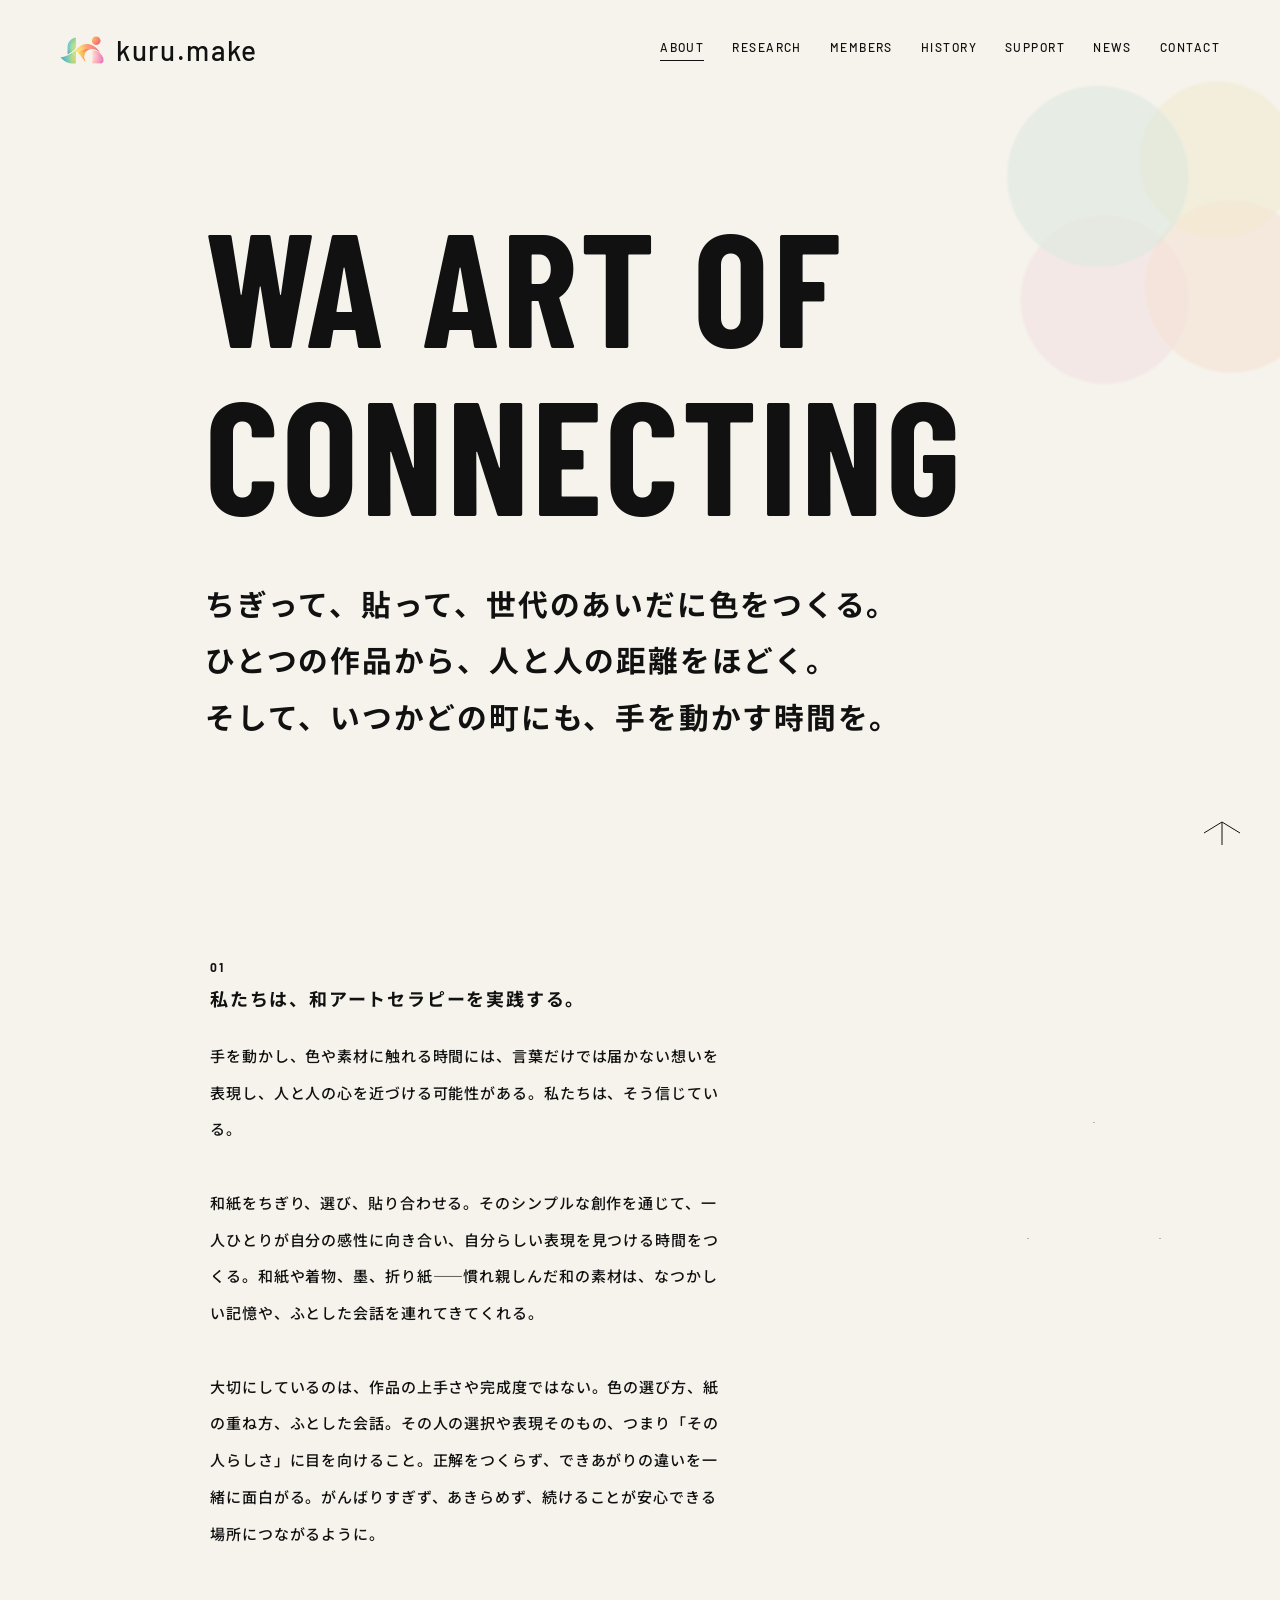
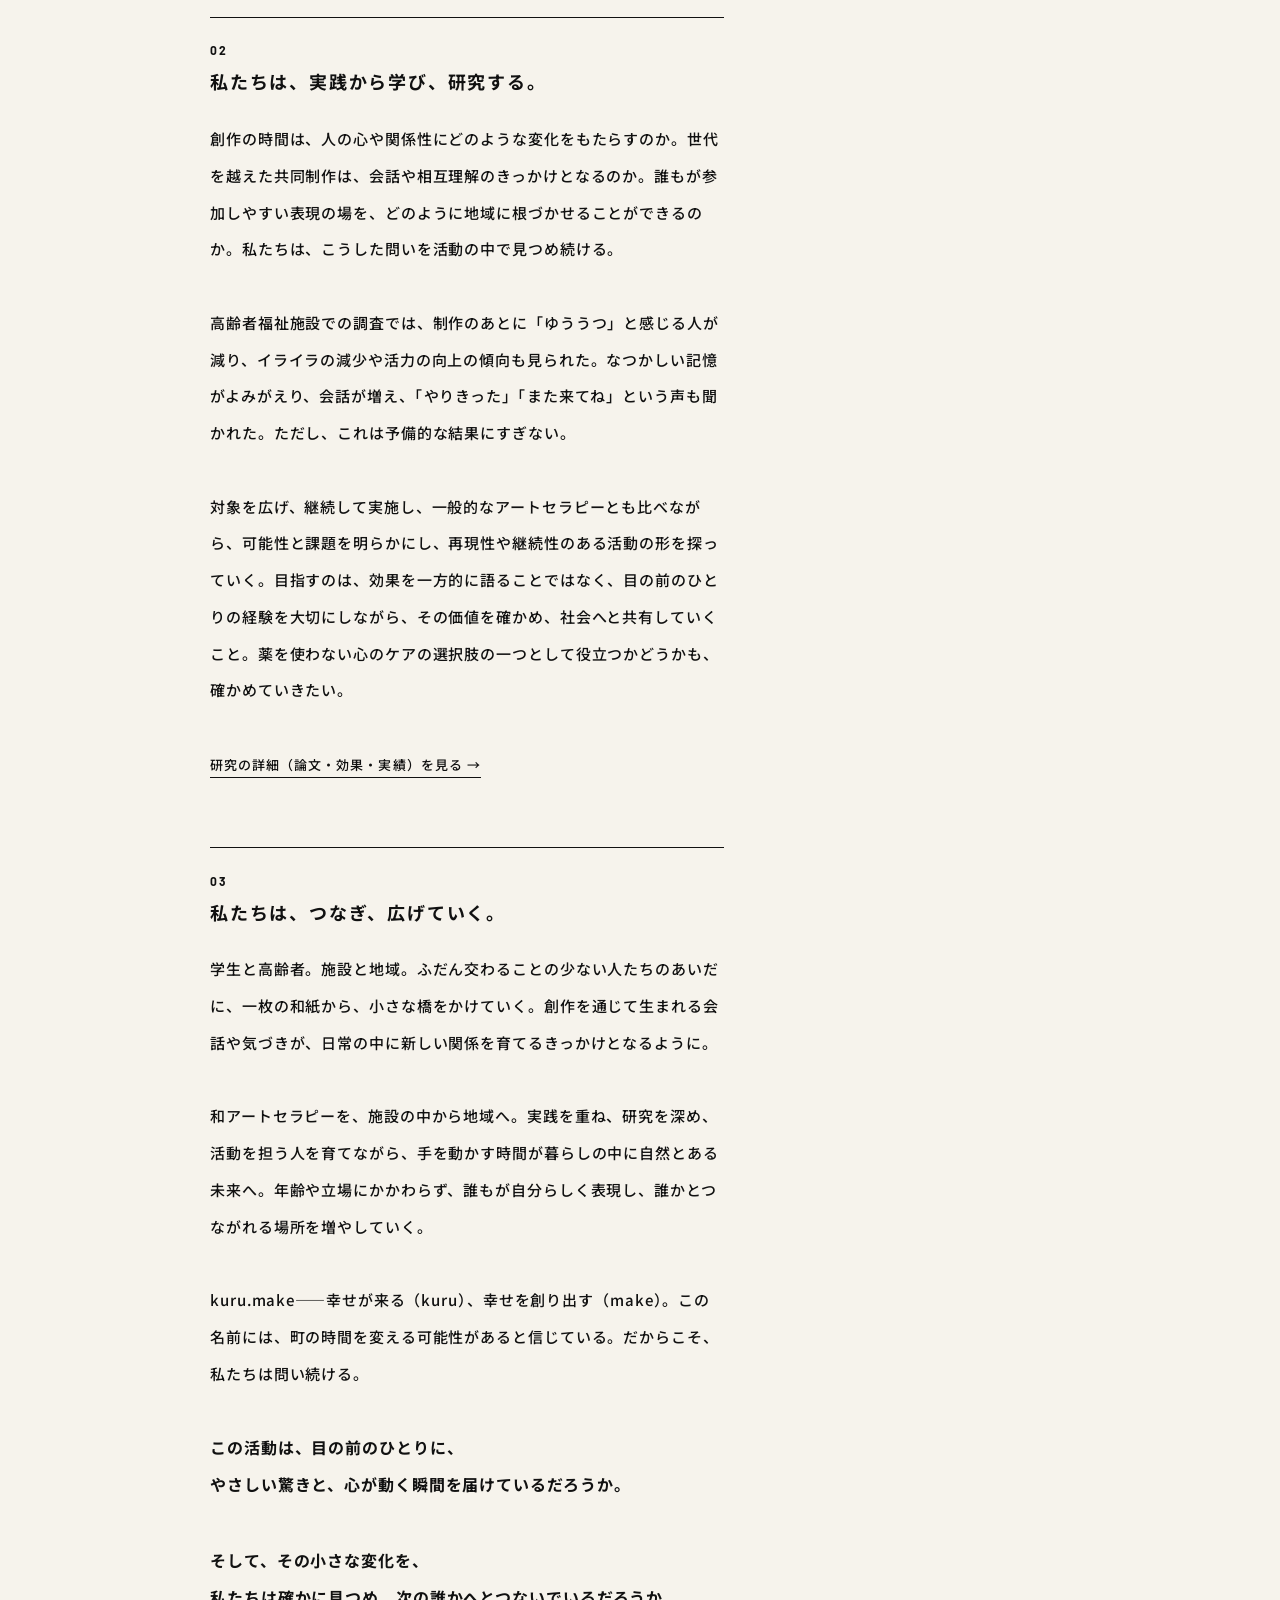
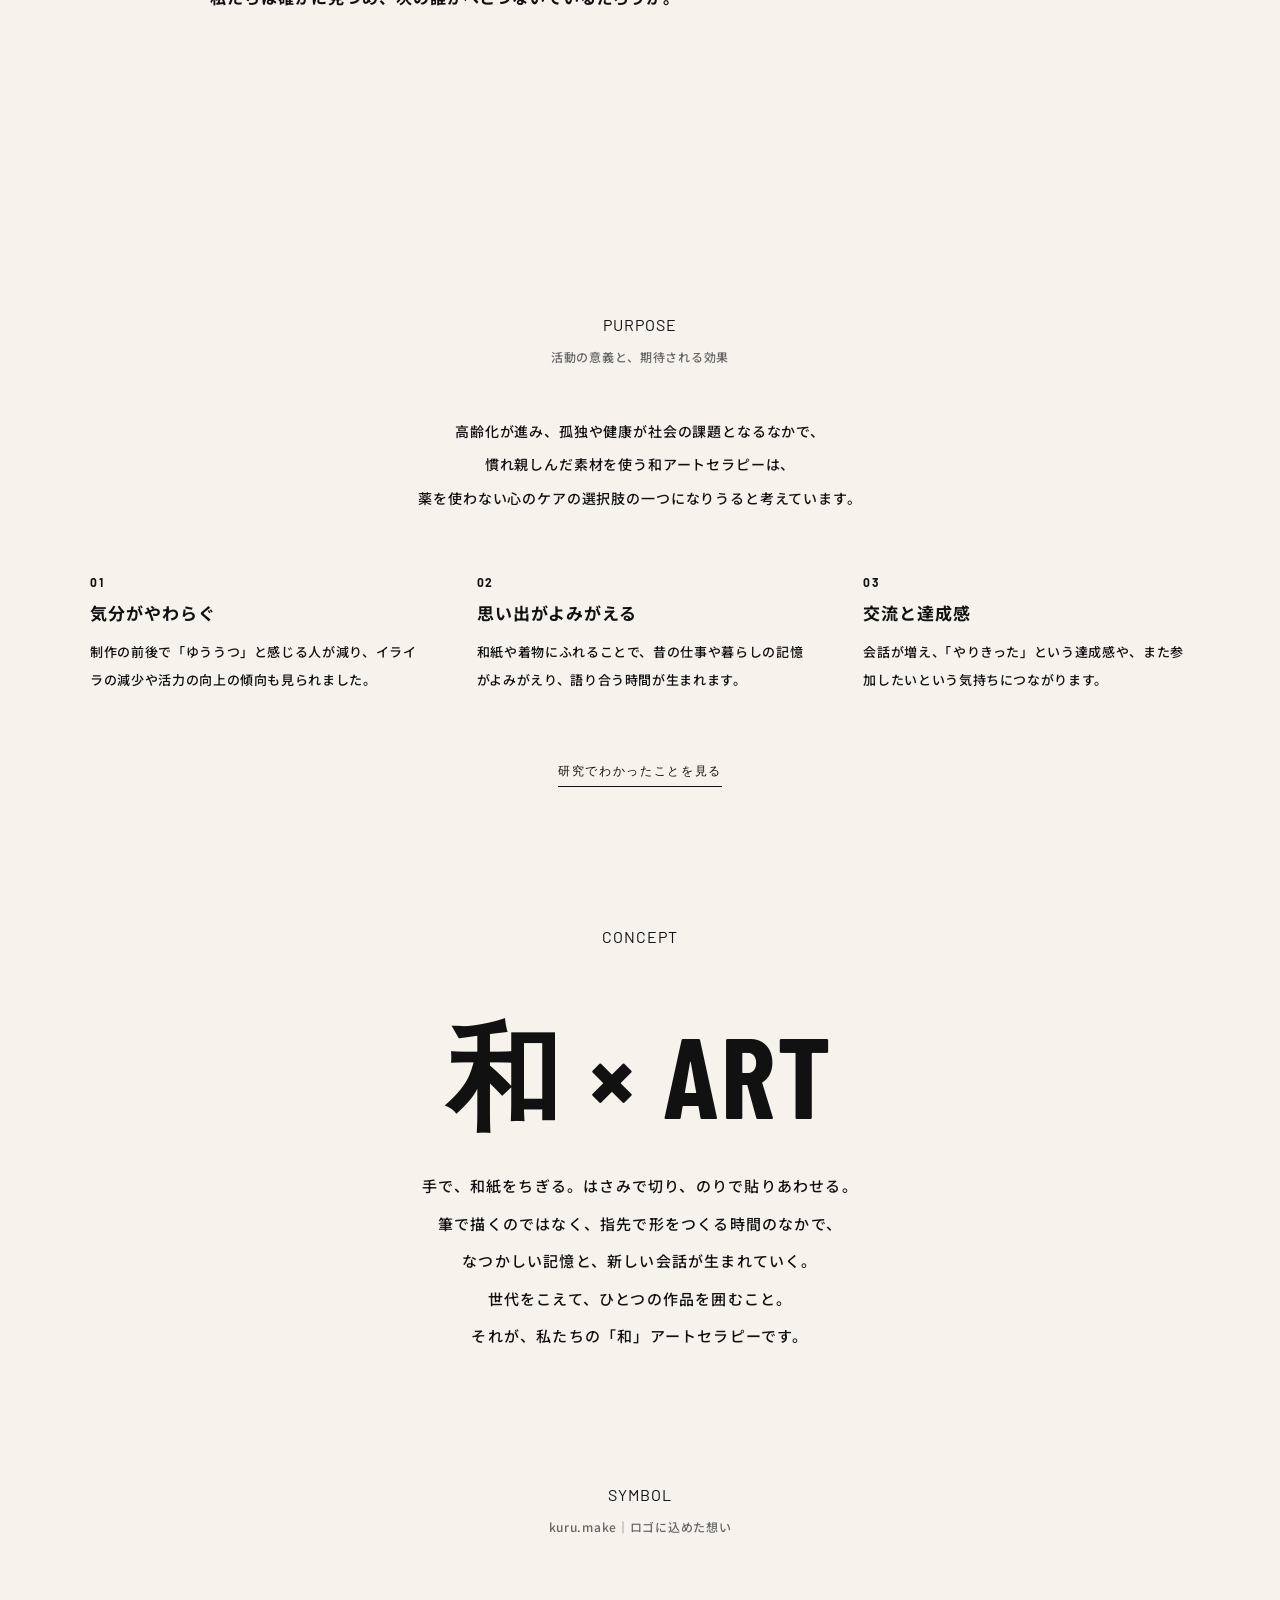
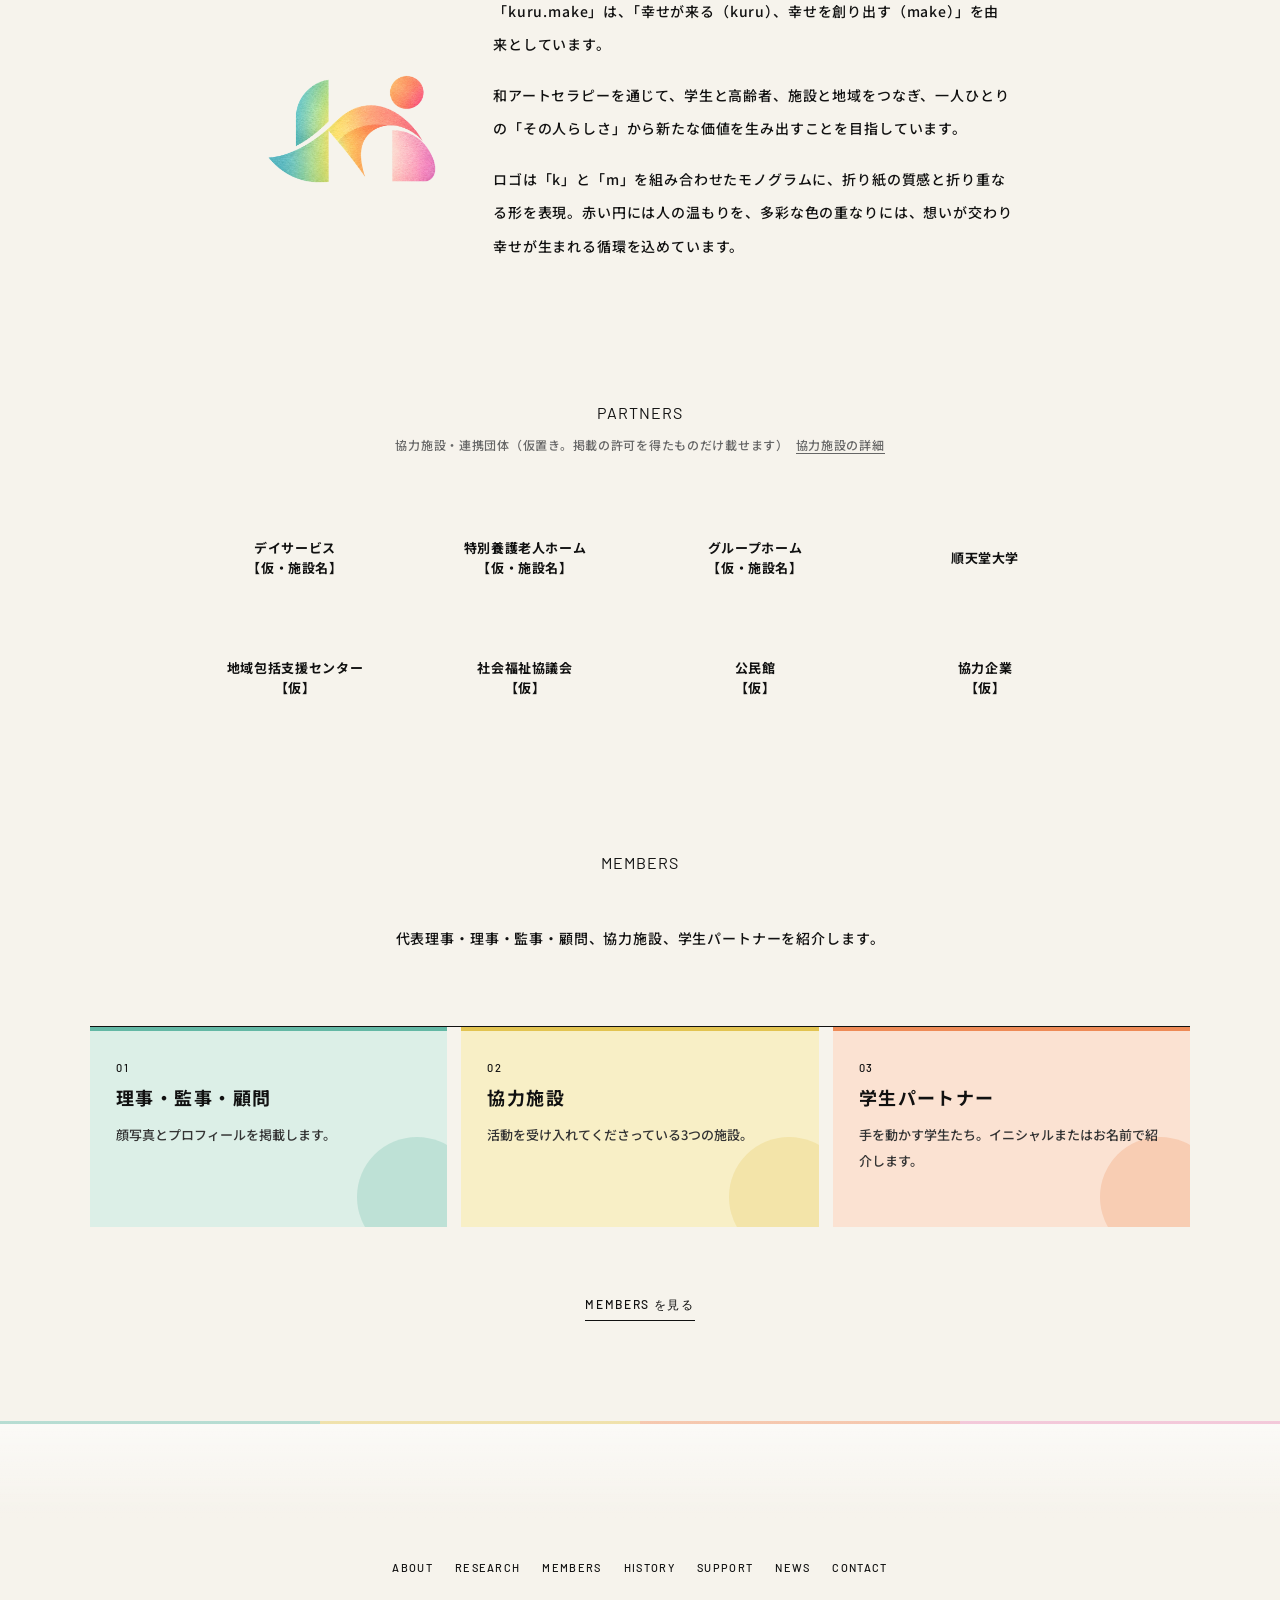
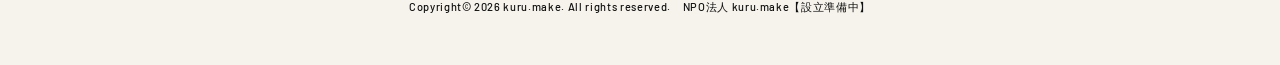
==== commit ca73f6ef: "Equal-size cards for MEMBERS and JOIN US" ====
--- a/about.html
+++ b/about.html
@@ -11,7 +11,7 @@
 <link rel="preconnect" href="https://fonts.googleapis.com">
 <link rel="preconnect" href="https://fonts.gstatic.com" crossorigin>
 <link href="https://fonts.googleapis.com/css2?family=Barlow+Condensed:wght@700&family=Noto+Sans+JP:wght@400;500;700&family=Barlow:wght@400;500&display=swap" rel="stylesheet">
-<link rel="stylesheet" href="about.css?v=46">
+<link rel="stylesheet" href="about.css?v=48">
 </head>
 <body data-page="about">
 
--- a/about.css
+++ b/about.css
@@ -756,3 +756,11 @@
 .form input[type=text],.form input[type=email],.form input[type=tel],.form input[type=number],.form select{padding-left:.5em;padding-right:.5em}
 .form select{padding-right:34px}
 .form textarea{padding-left:.5em;padding-right:.5em}
+
+/* カード（JOIN US・MEMBERS の3枚）：文章の長さが違っても、同じ大きさにそろえる */
+.joins{align-items:stretch;gap:14px}
+.joins li{display:flex}
+.joins li a{flex:1;display:flex;flex-direction:column;justify-content:flex-start;min-height:200px;border-bottom:0;padding:34px 26px 40px;box-sizing:border-box}
+.joins li a p{margin-top:12px}
+@media (max-width:900px){.joins{gap:12px}.joins li a{min-height:0;padding:26px 22px 30px}}
+@media (max-width:900px){.joins li a{min-height:176px}}
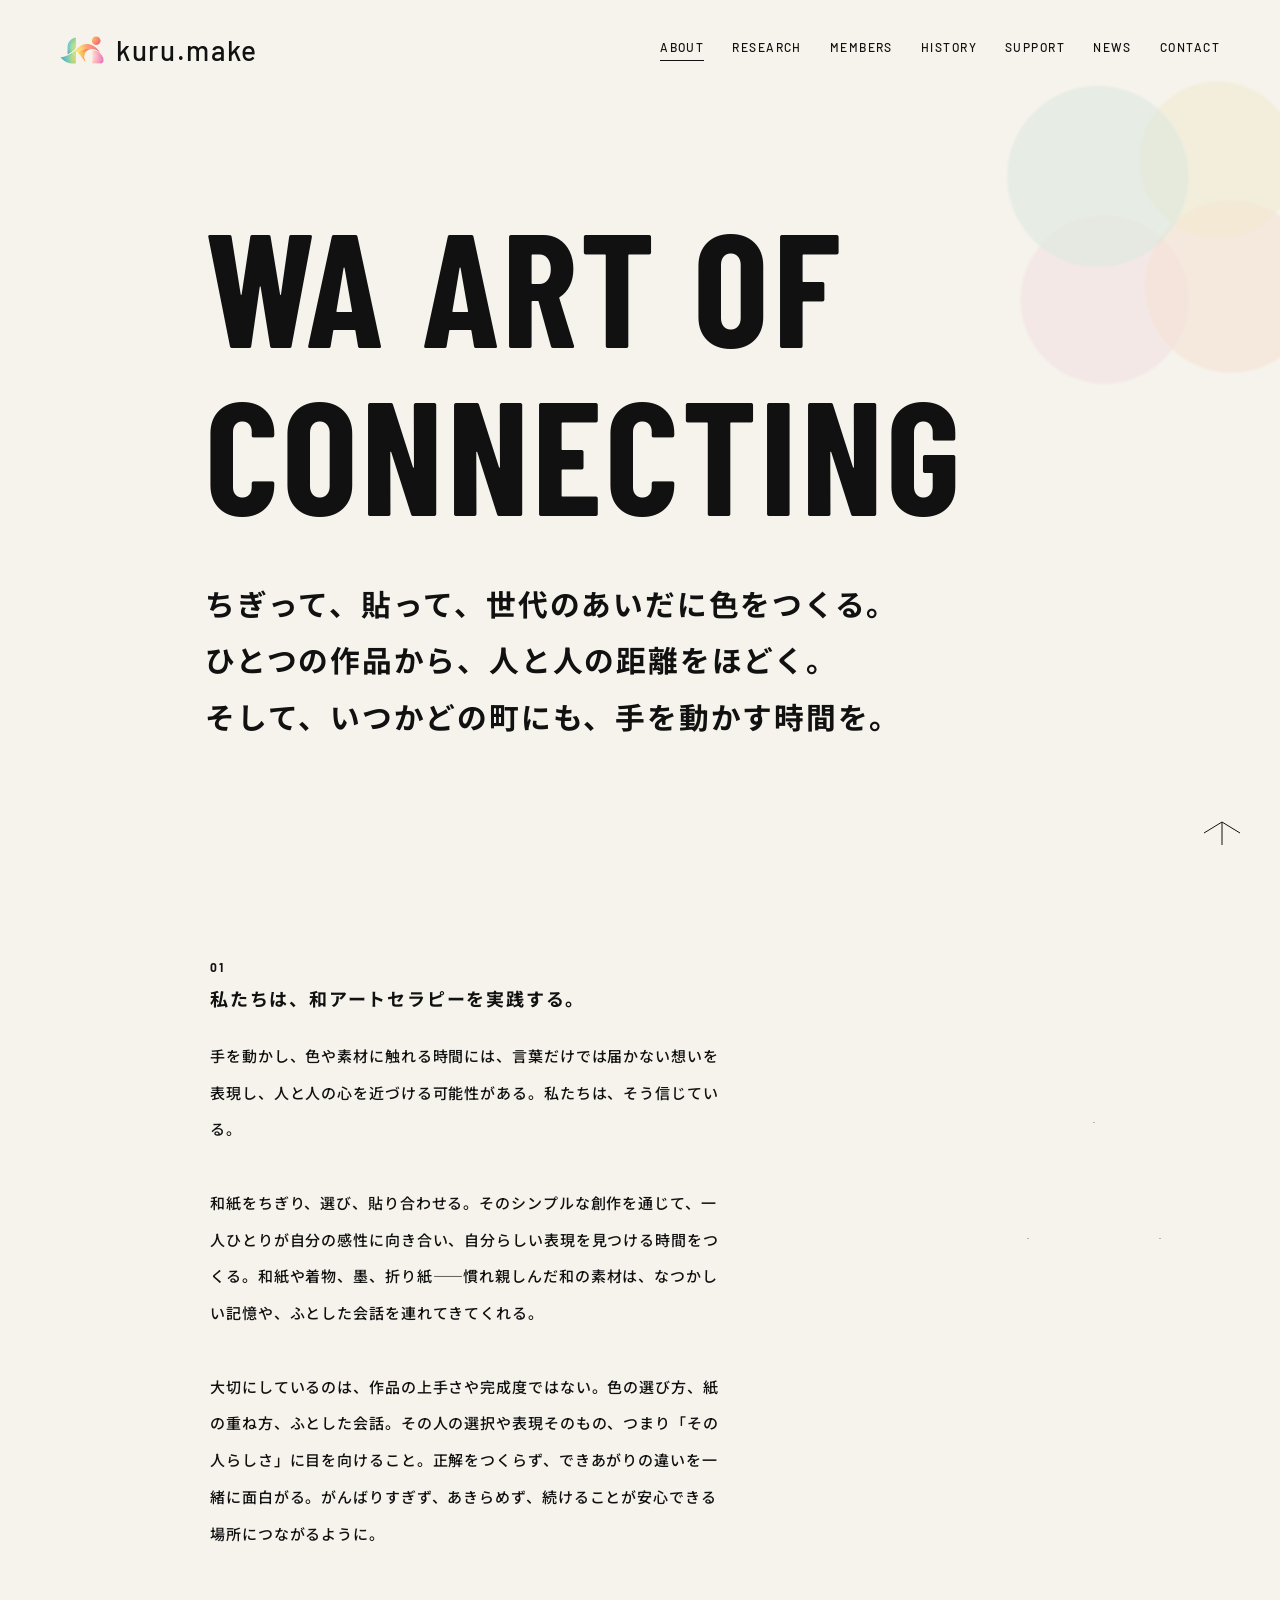
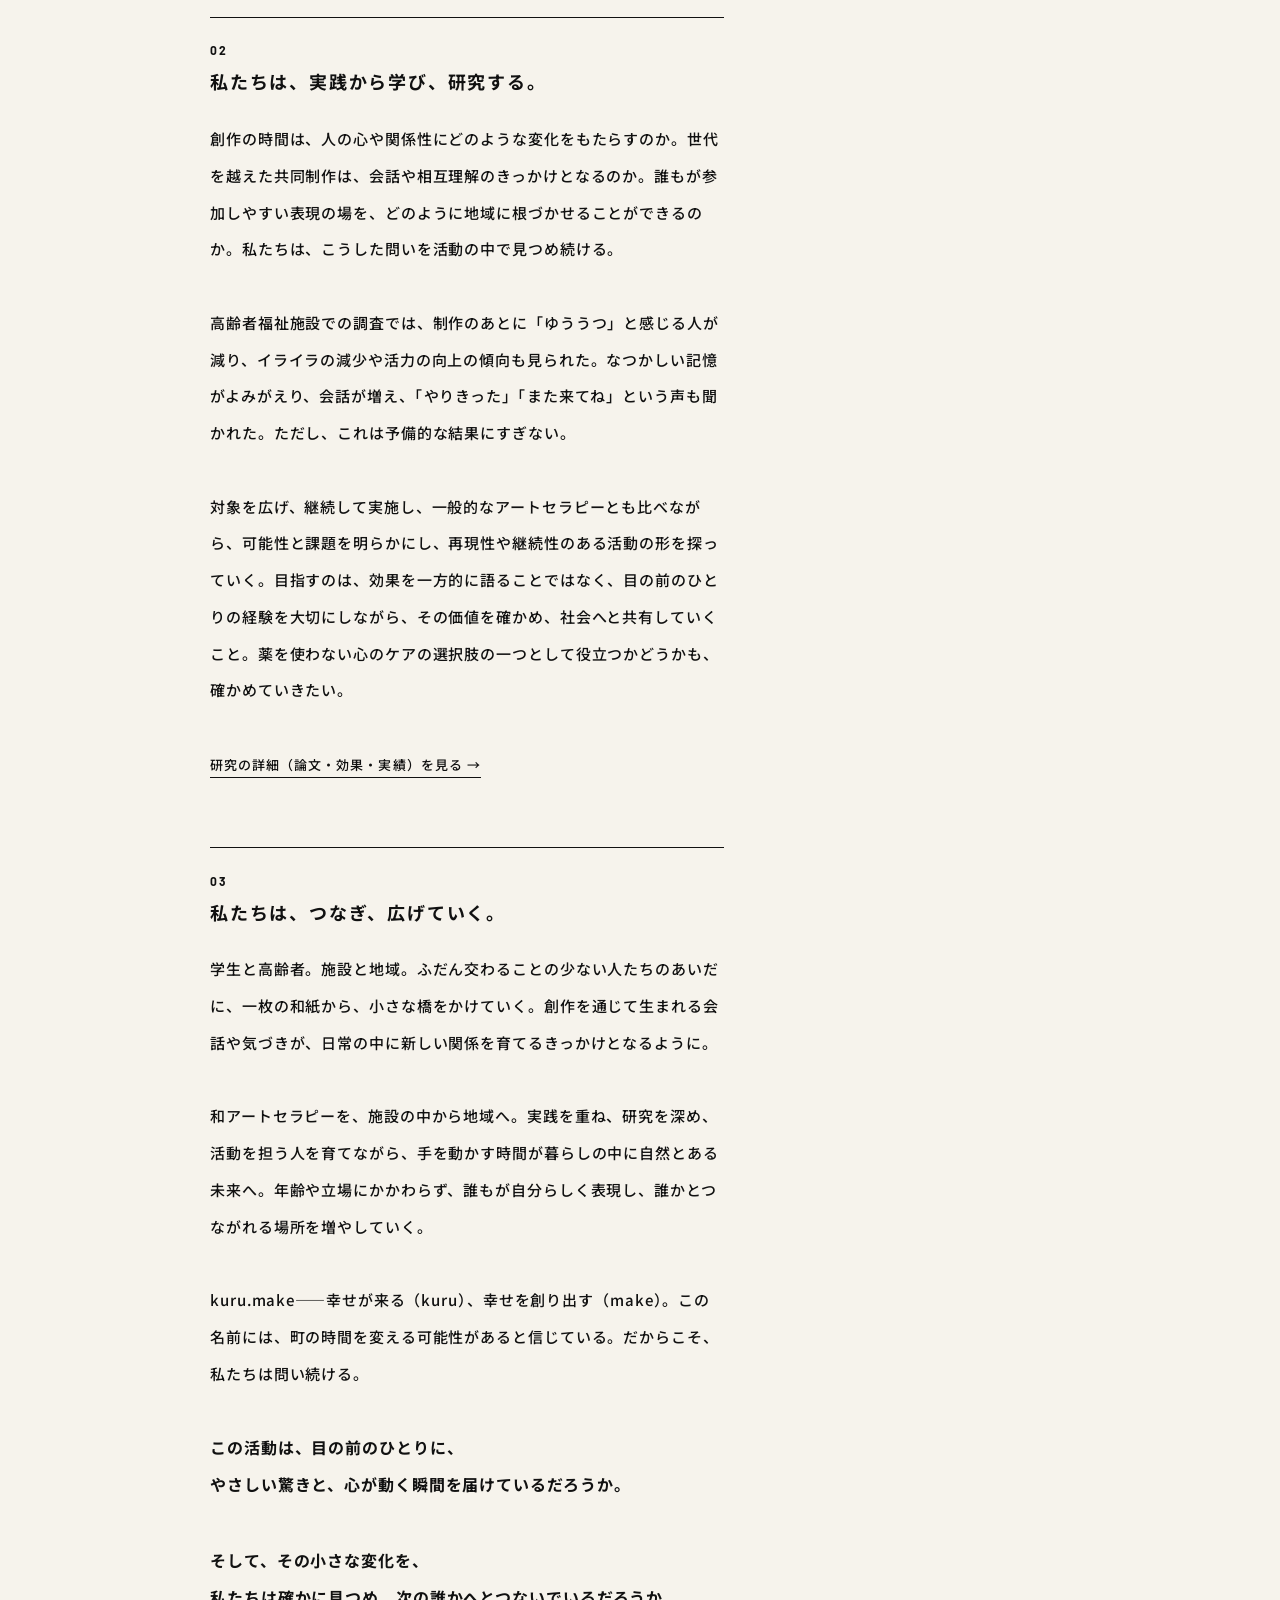
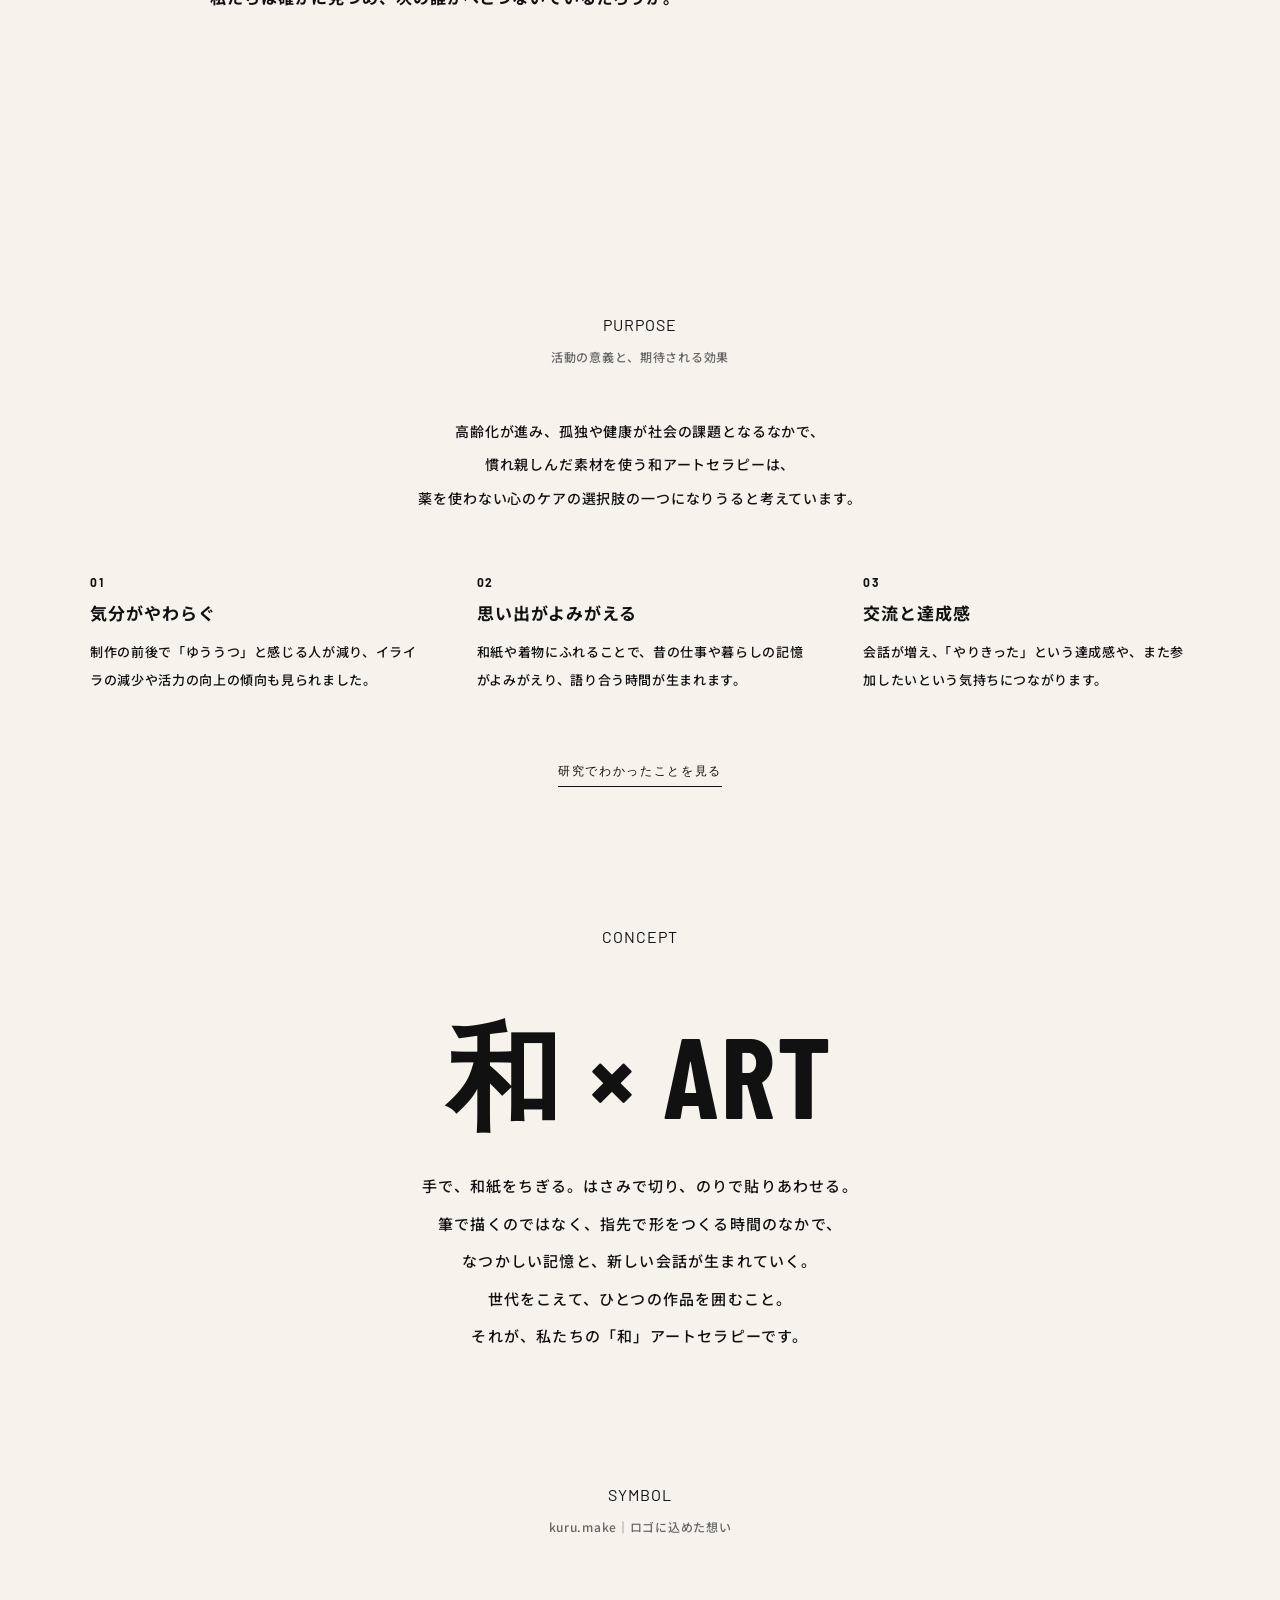
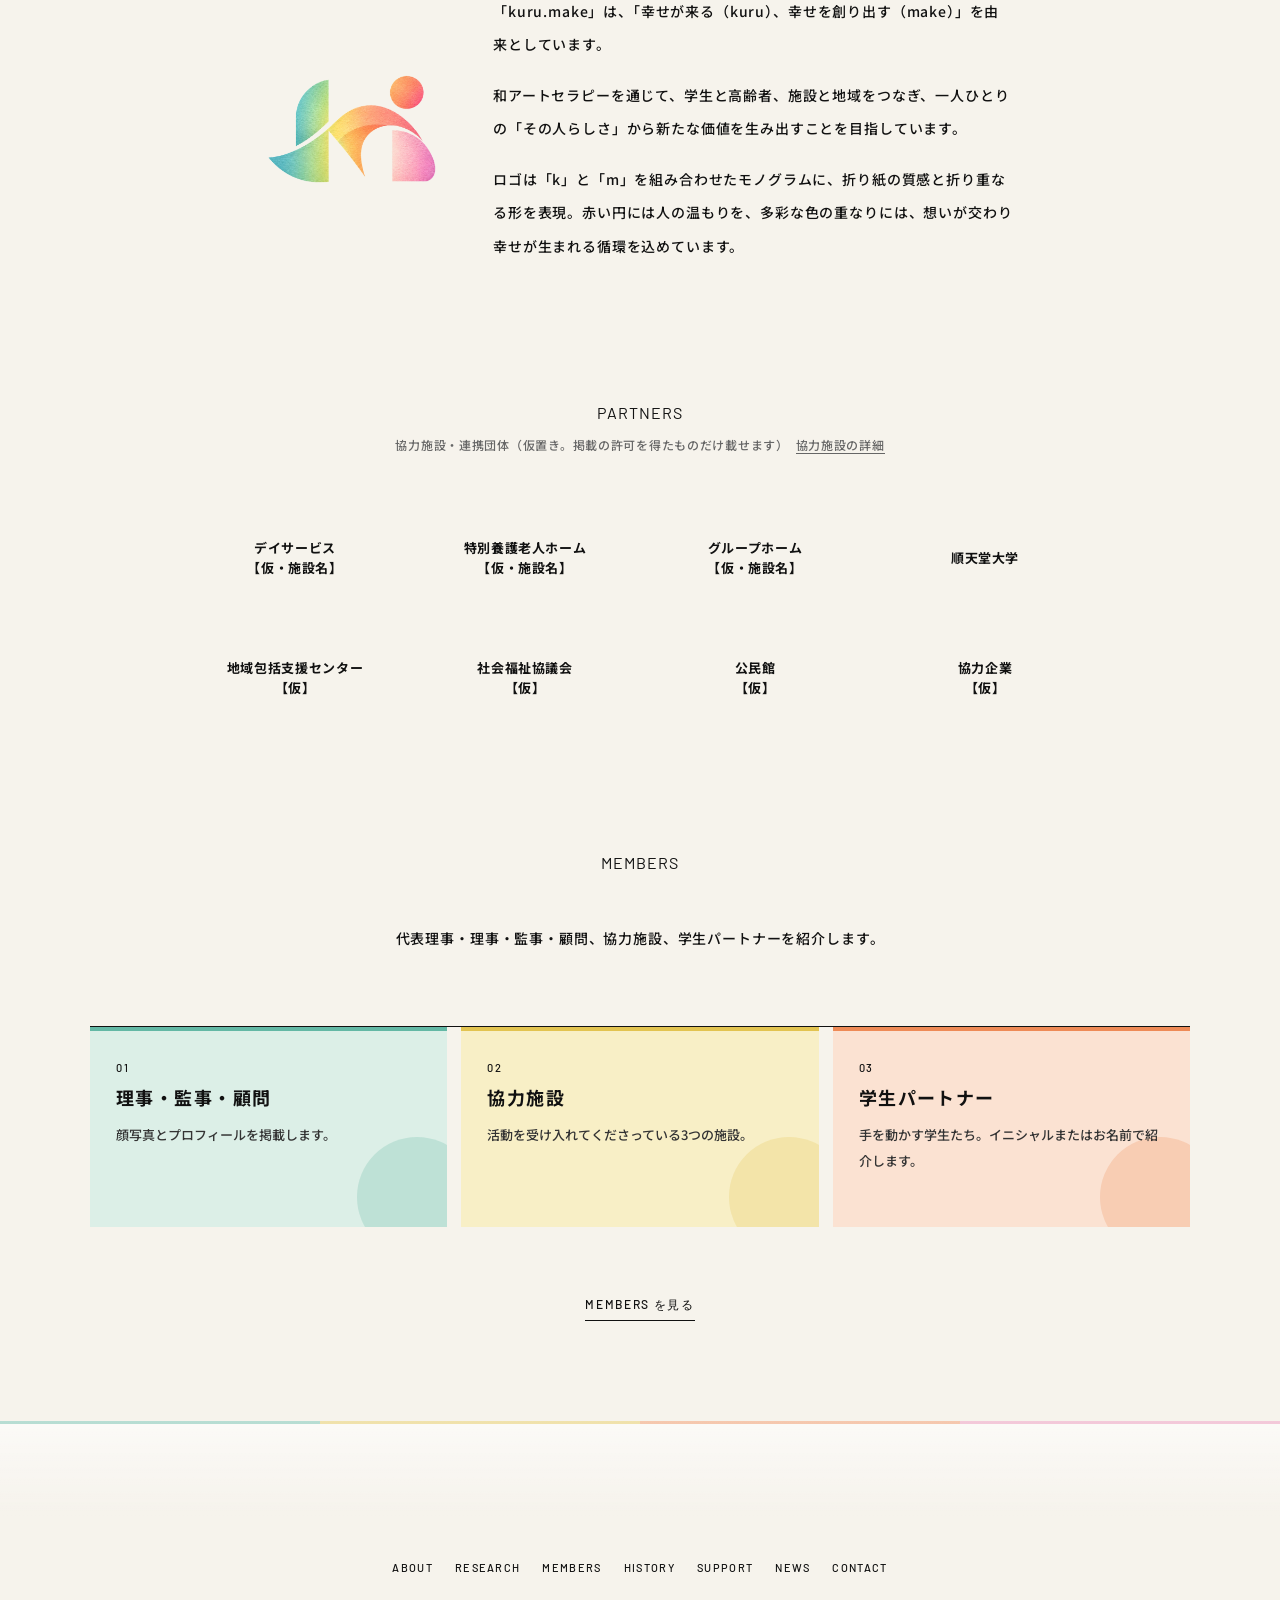
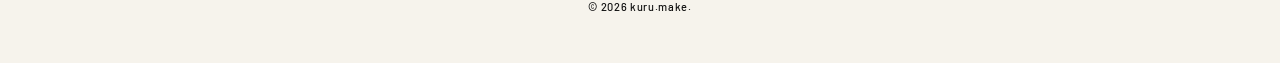
==== commit 6a4a36fe: "Footer copyright: (c) 2026 kuru.make." ====
--- a/about.html
+++ b/about.html
@@ -125,7 +125,7 @@
   </section>
 </main>
 
-<script src="site.js?v=12"></script>
+<script src="site.js?v=13"></script>
 <script src="about.js?v=7"></script>
 </body>
 </html>
--- a/about.css
+++ b/about.css
@@ -764,3 +764,8 @@
 .joins li a p{margin-top:12px}
 @media (max-width:900px){.joins{gap:12px}.joins li a{min-height:0;padding:26px 22px 30px}}
 @media (max-width:900px){.joins li a{min-height:176px}}
+
+/* 名前の横の【仮】 */
+.kari{display:inline-block;margin-left:.4em;font-size:.5em;font-weight:500;letter-spacing:.06em;color:#b04a3a;vertical-align:.35em;white-space:nowrap}
+.stu .kari{font-size:11px;vertical-align:baseline;margin-left:.3em}
+.fac .kari{font-size:11px;vertical-align:baseline}
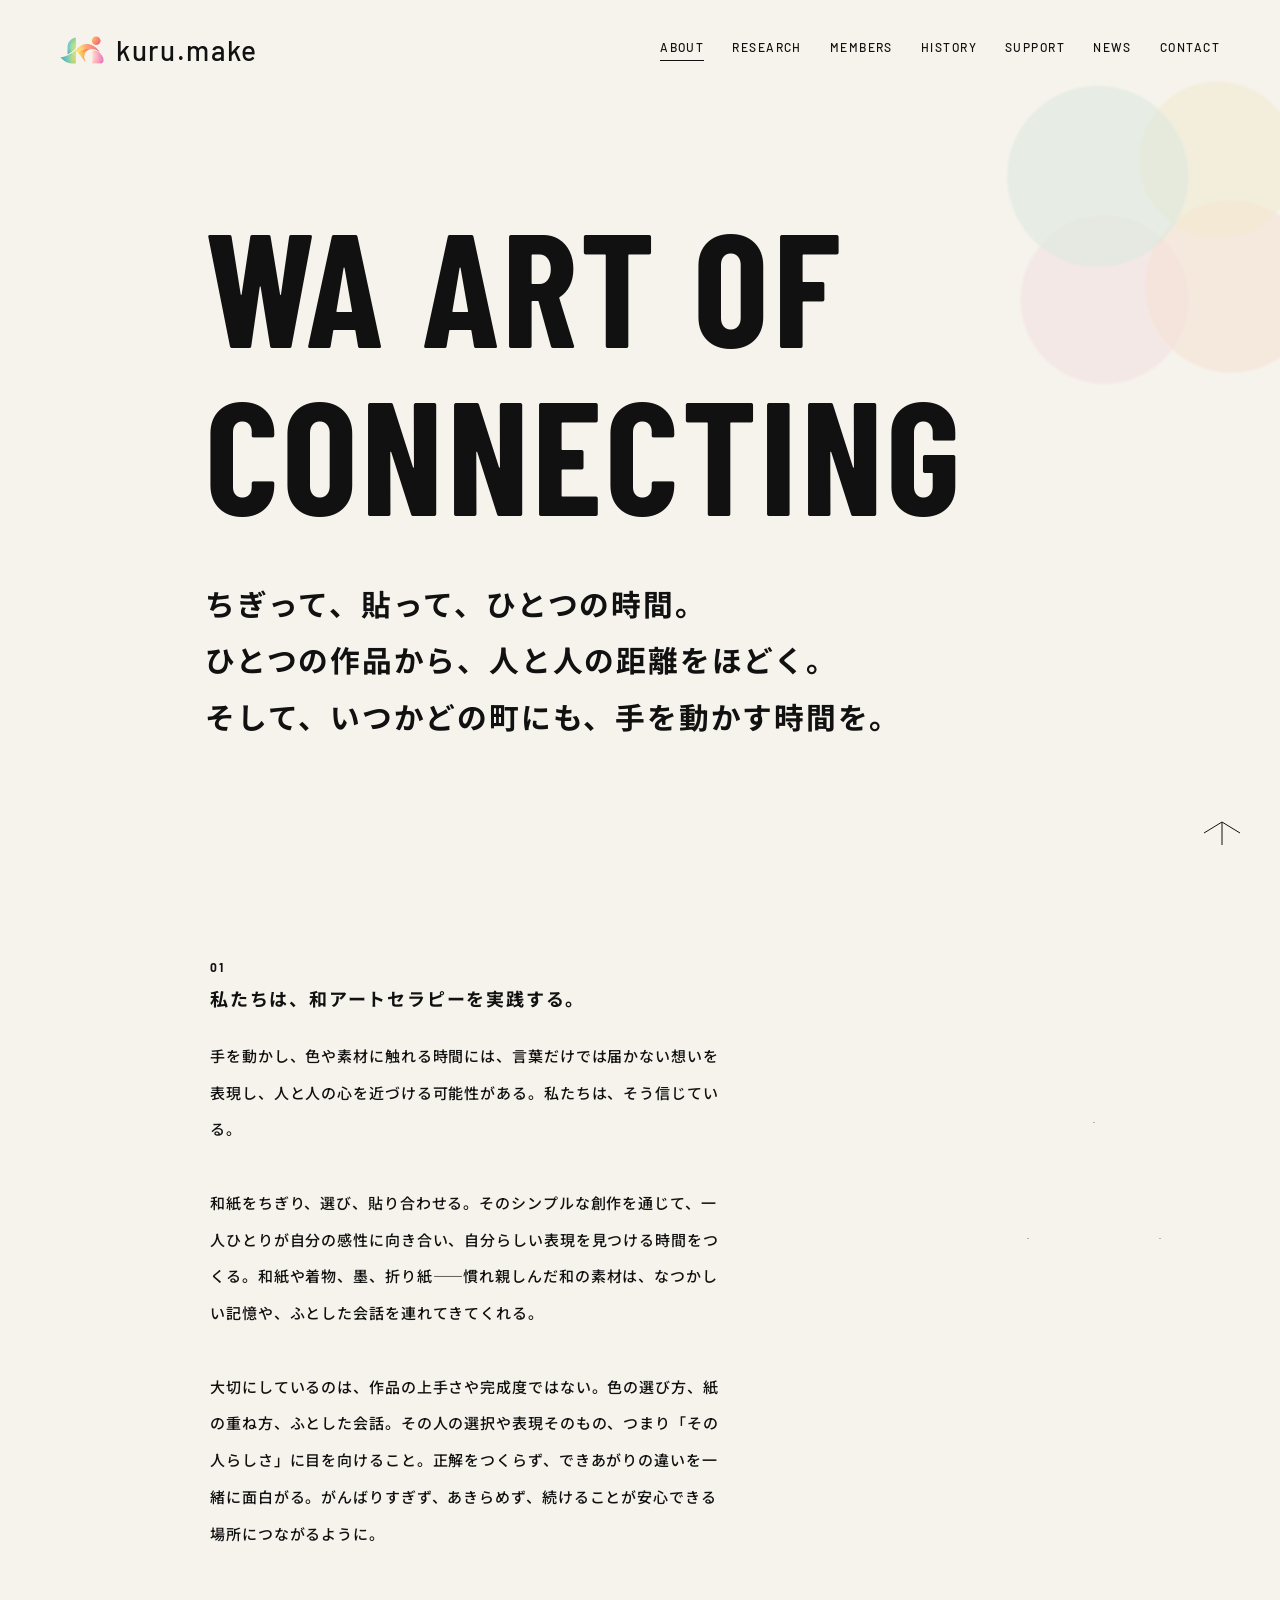
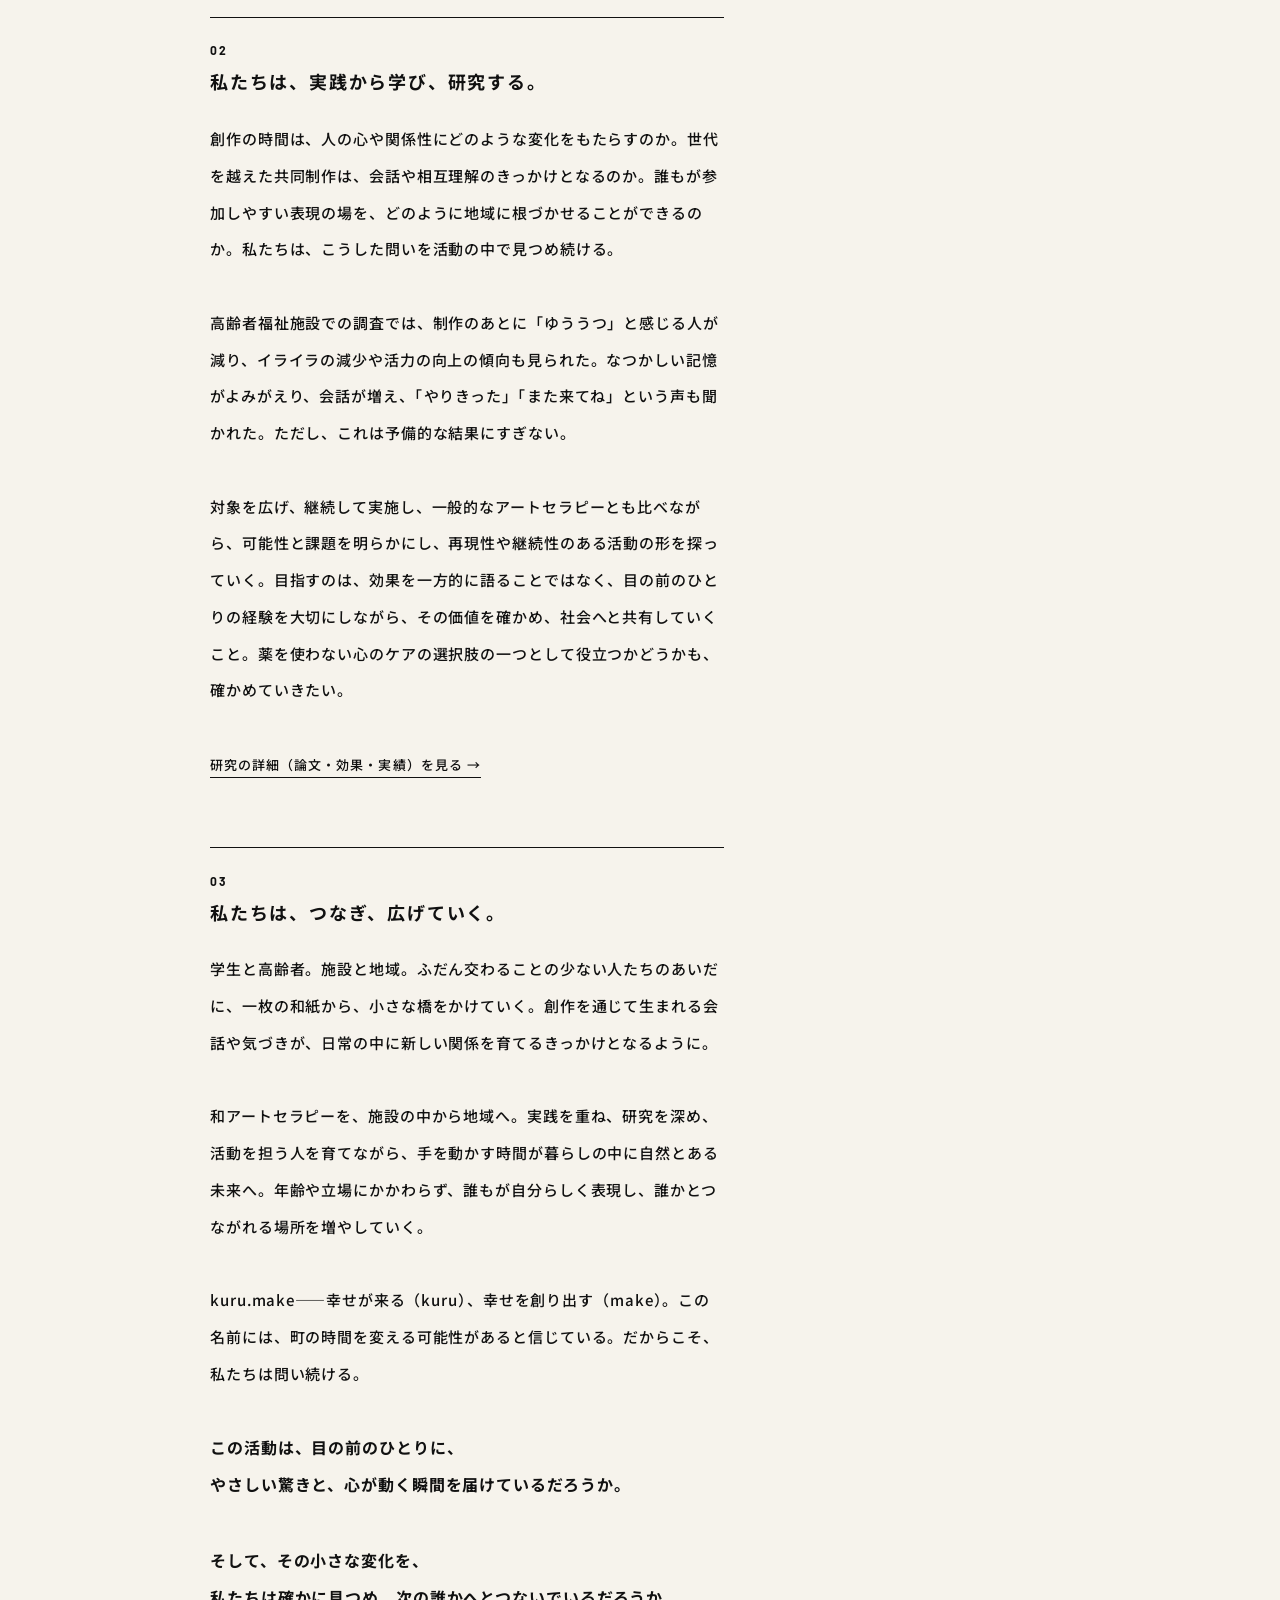
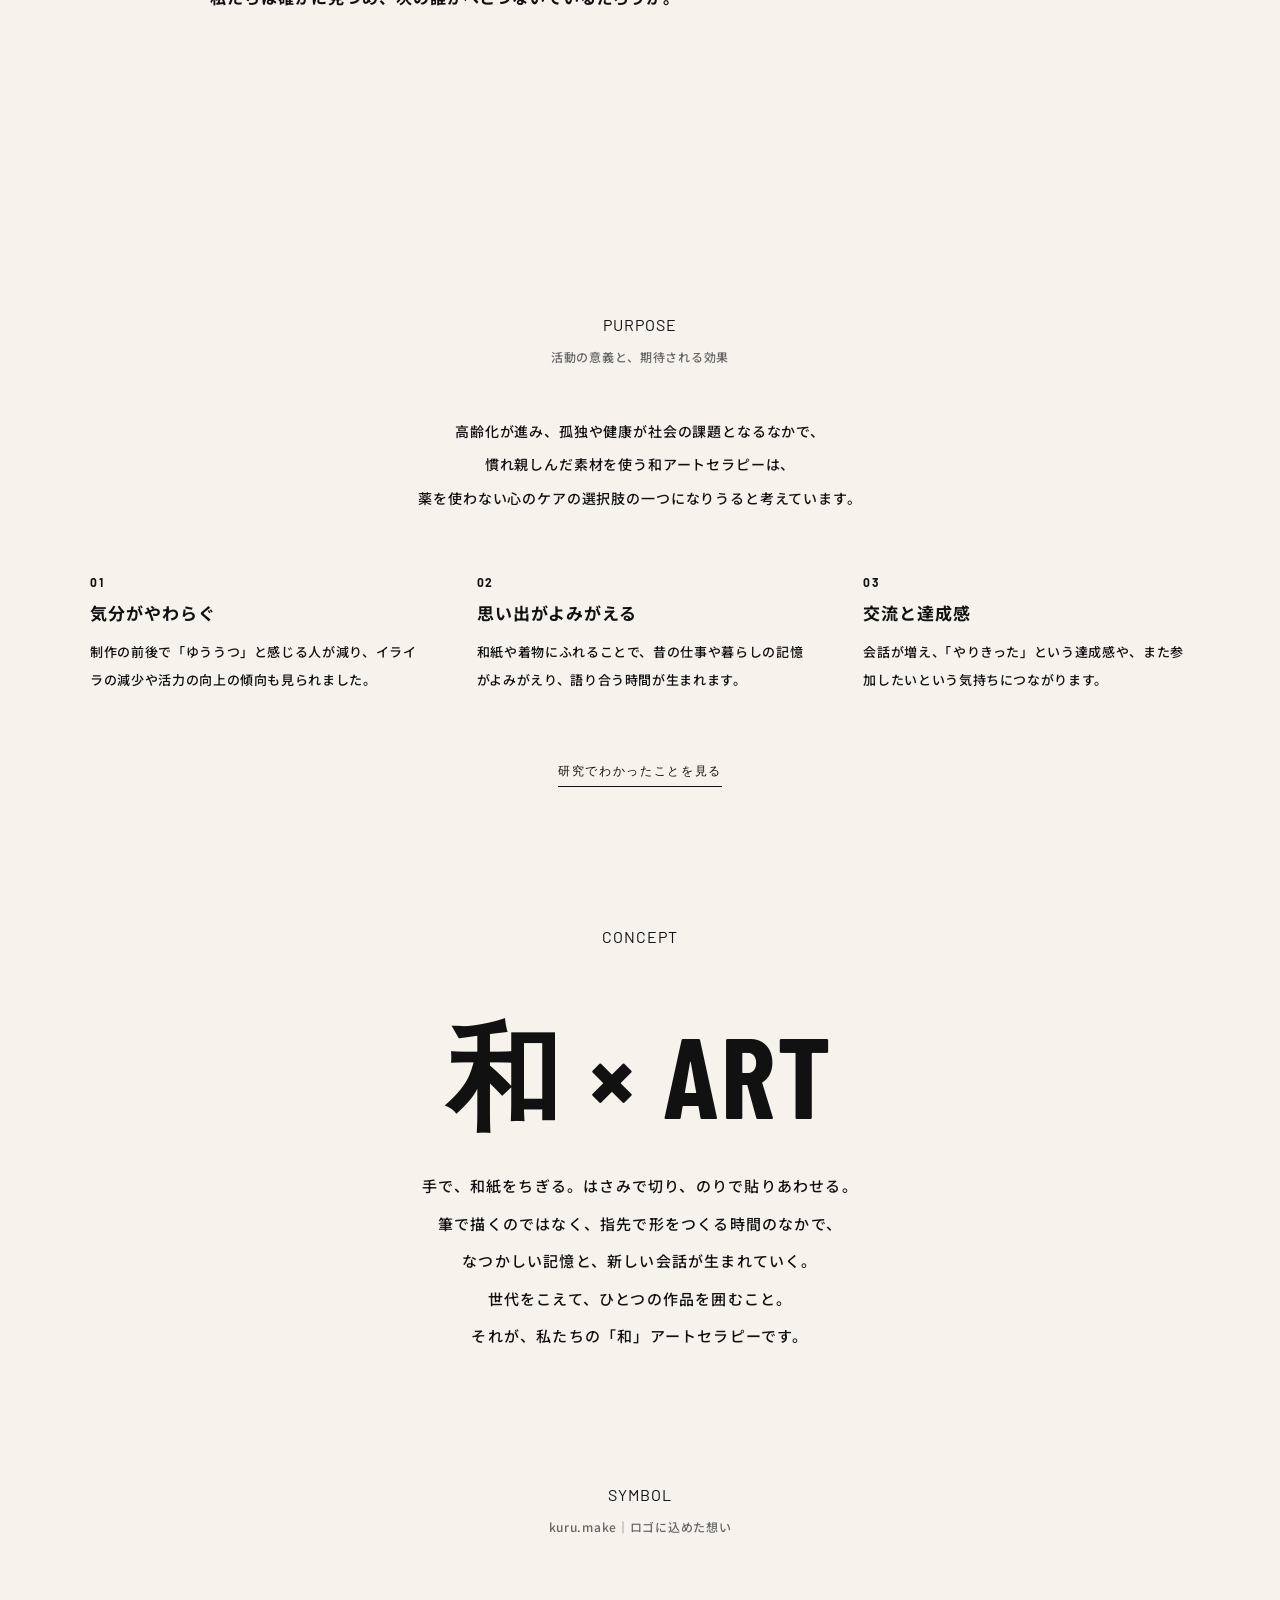
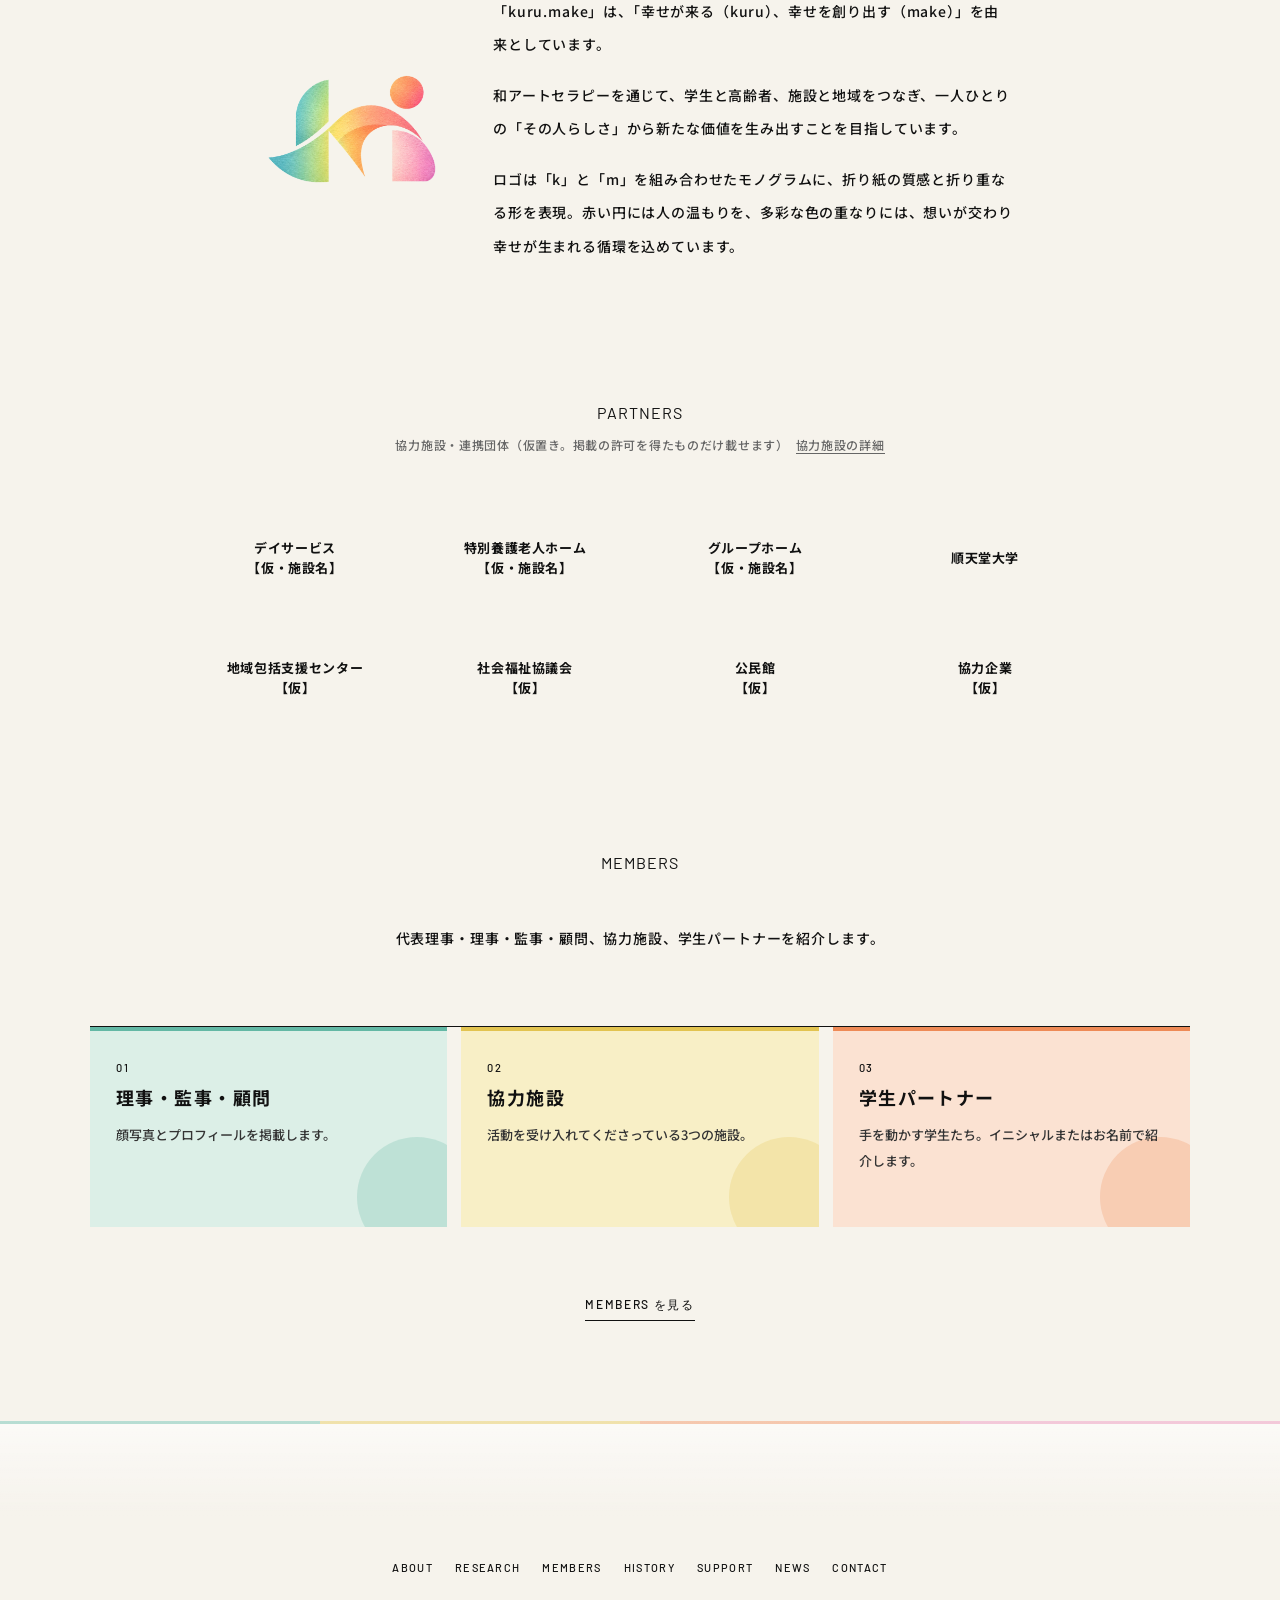
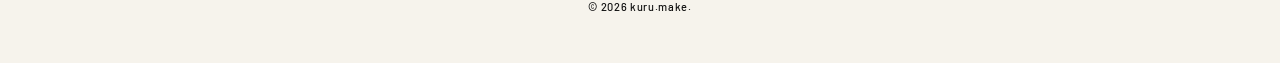
==== commit f7077c39: "スマホの流れる絵画を拡大／キャッチコピーを「ひとつの時間」に変更 Co-Authored-By: Claude Sonnet 5.5 <noreply@anthropic.com>" ====
--- a/about.html
+++ b/about.html
@@ -11,7 +11,7 @@
 <link rel="preconnect" href="https://fonts.googleapis.com">
 <link rel="preconnect" href="https://fonts.gstatic.com" crossorigin>
 <link href="https://fonts.googleapis.com/css2?family=Barlow+Condensed:wght@700&family=Noto+Sans+JP:wght@400;500;700&family=Barlow:wght@400;500&display=swap" rel="stylesheet">
-<link rel="stylesheet" href="about.css?v=48">
+<link rel="stylesheet" href="about.css?v=49">
 </head>
 <body data-page="about">
 
@@ -20,7 +20,7 @@
   <section class="hero">
     <h1 class="hero-en">WA ART OF<br>CONNECTING</h1>
     <p class="hero-ja">
-      <span class="nb">ちぎって、</span><span class="nb">貼って、</span><span class="nb">世代のあいだに色をつくる。</span><br>
+      <span class="nb">ちぎって、</span><span class="nb">貼って、</span><span class="nb">ひとつの時間。</span><br>
       <span class="nb">ひとつの作品から、</span><span class="nb">人と人の距離をほどく。</span><br>
       <span class="nb">そして、</span><span class="nb">いつかどの町にも、</span><span class="nb">手を動かす時間を。</span>
     </p>
@@ -125,7 +125,7 @@
   </section>
 </main>
 
-<script src="site.js?v=13"></script>
+<script src="site.js?v=14"></script>
 <script src="about.js?v=7"></script>
 </body>
 </html>
--- a/about.css
+++ b/about.css
@@ -769,3 +769,9 @@
 .kari{display:inline-block;margin-left:.4em;font-size:.5em;font-weight:500;letter-spacing:.06em;color:#b04a3a;vertical-align:.35em;white-space:nowrap}
 .stu .kari{font-size:11px;vertical-align:baseline;margin-left:.3em}
 .fac .kari{font-size:11px;vertical-align:baseline}
+
+/* スマホ：TOPの横に流れる絵画を大きく */
+@media (max-width:900px){
+  .fl,.fl-scene,.fl-backstage{width:74vw}
+  .fl figcaption{font-size:12px}
+}
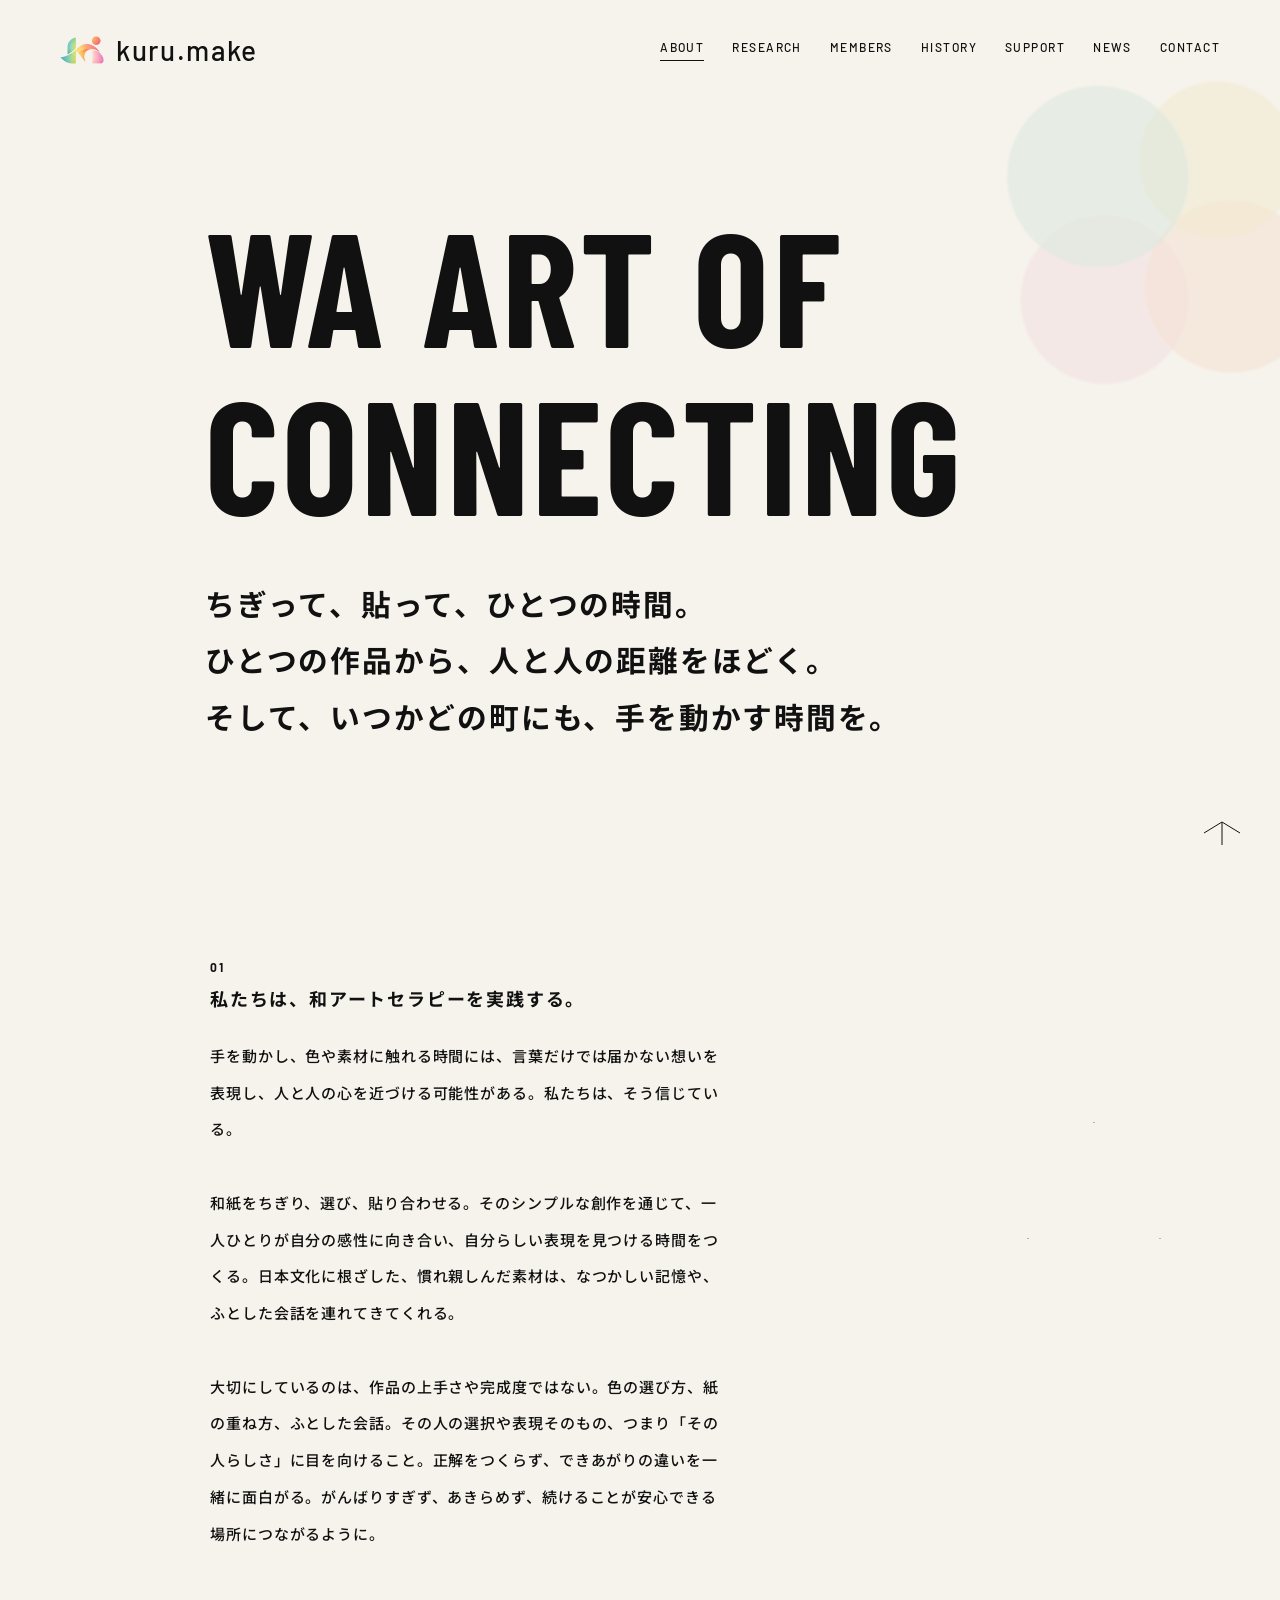
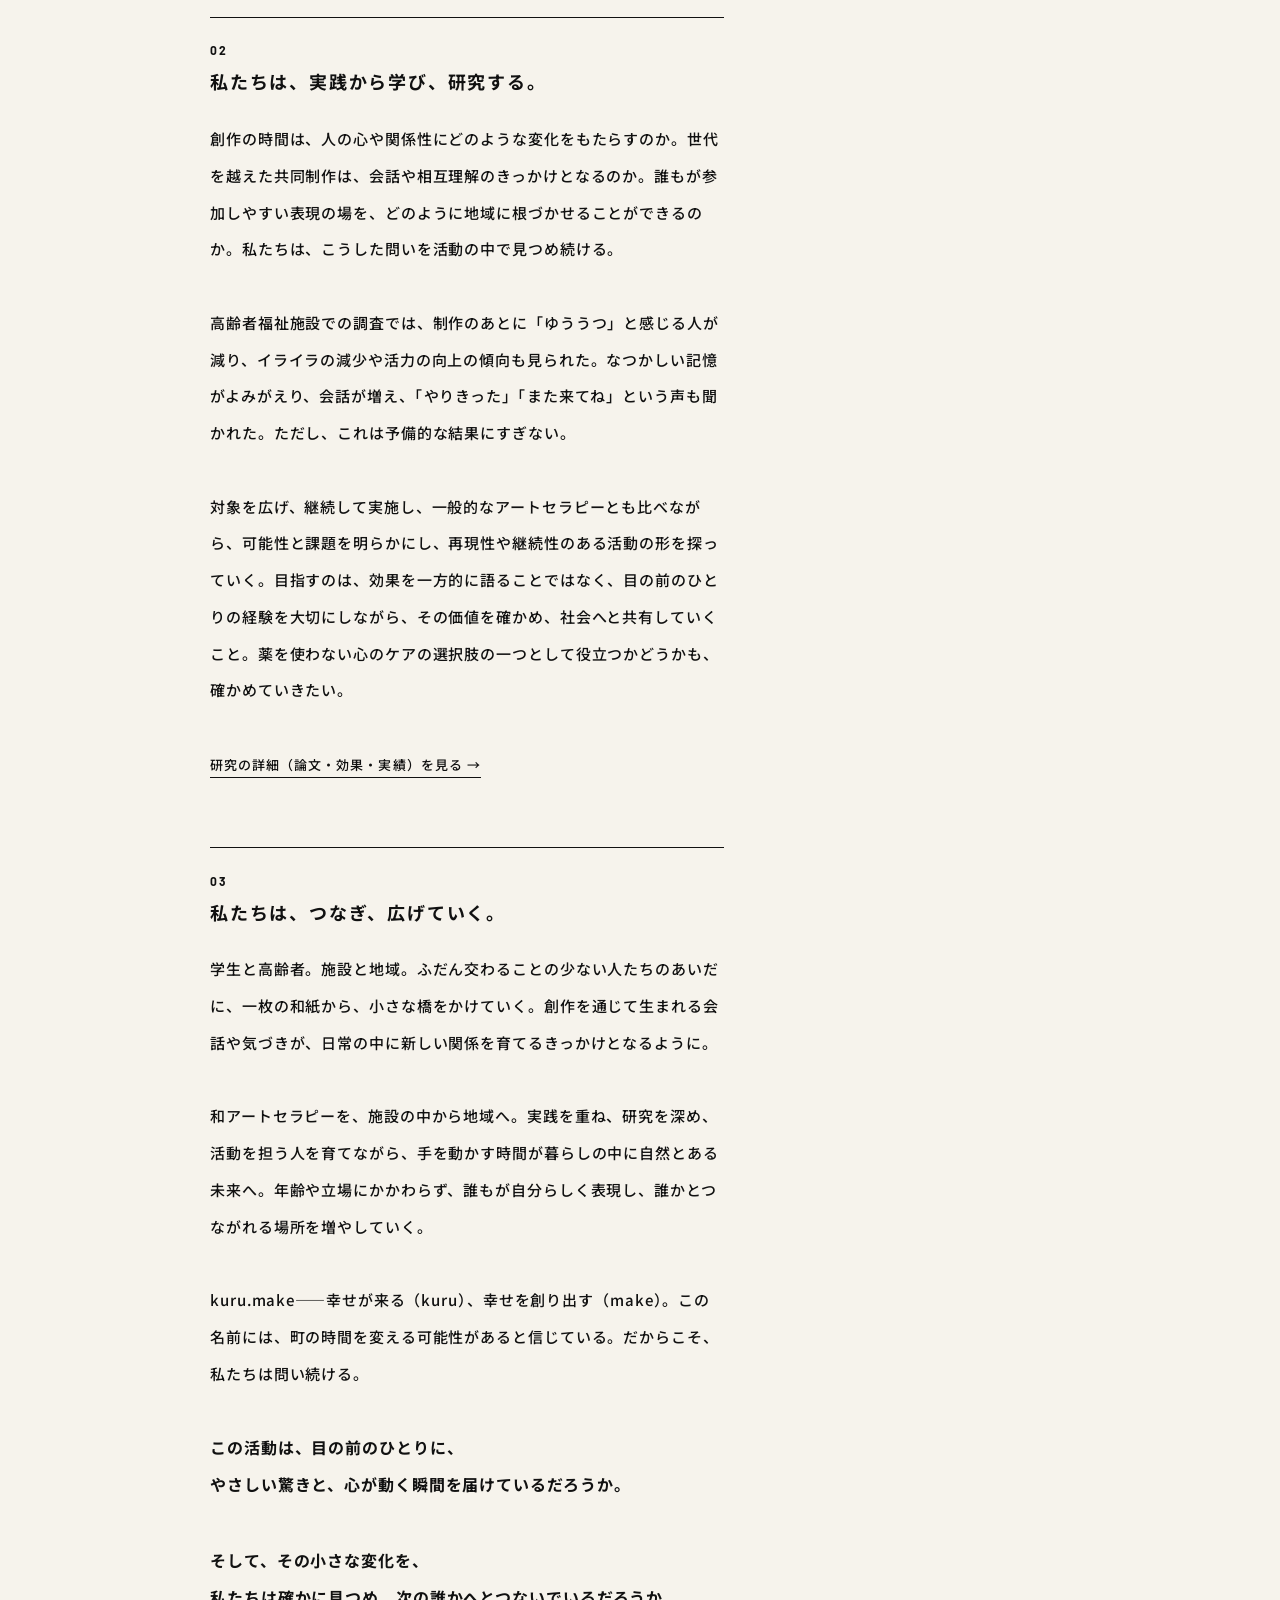
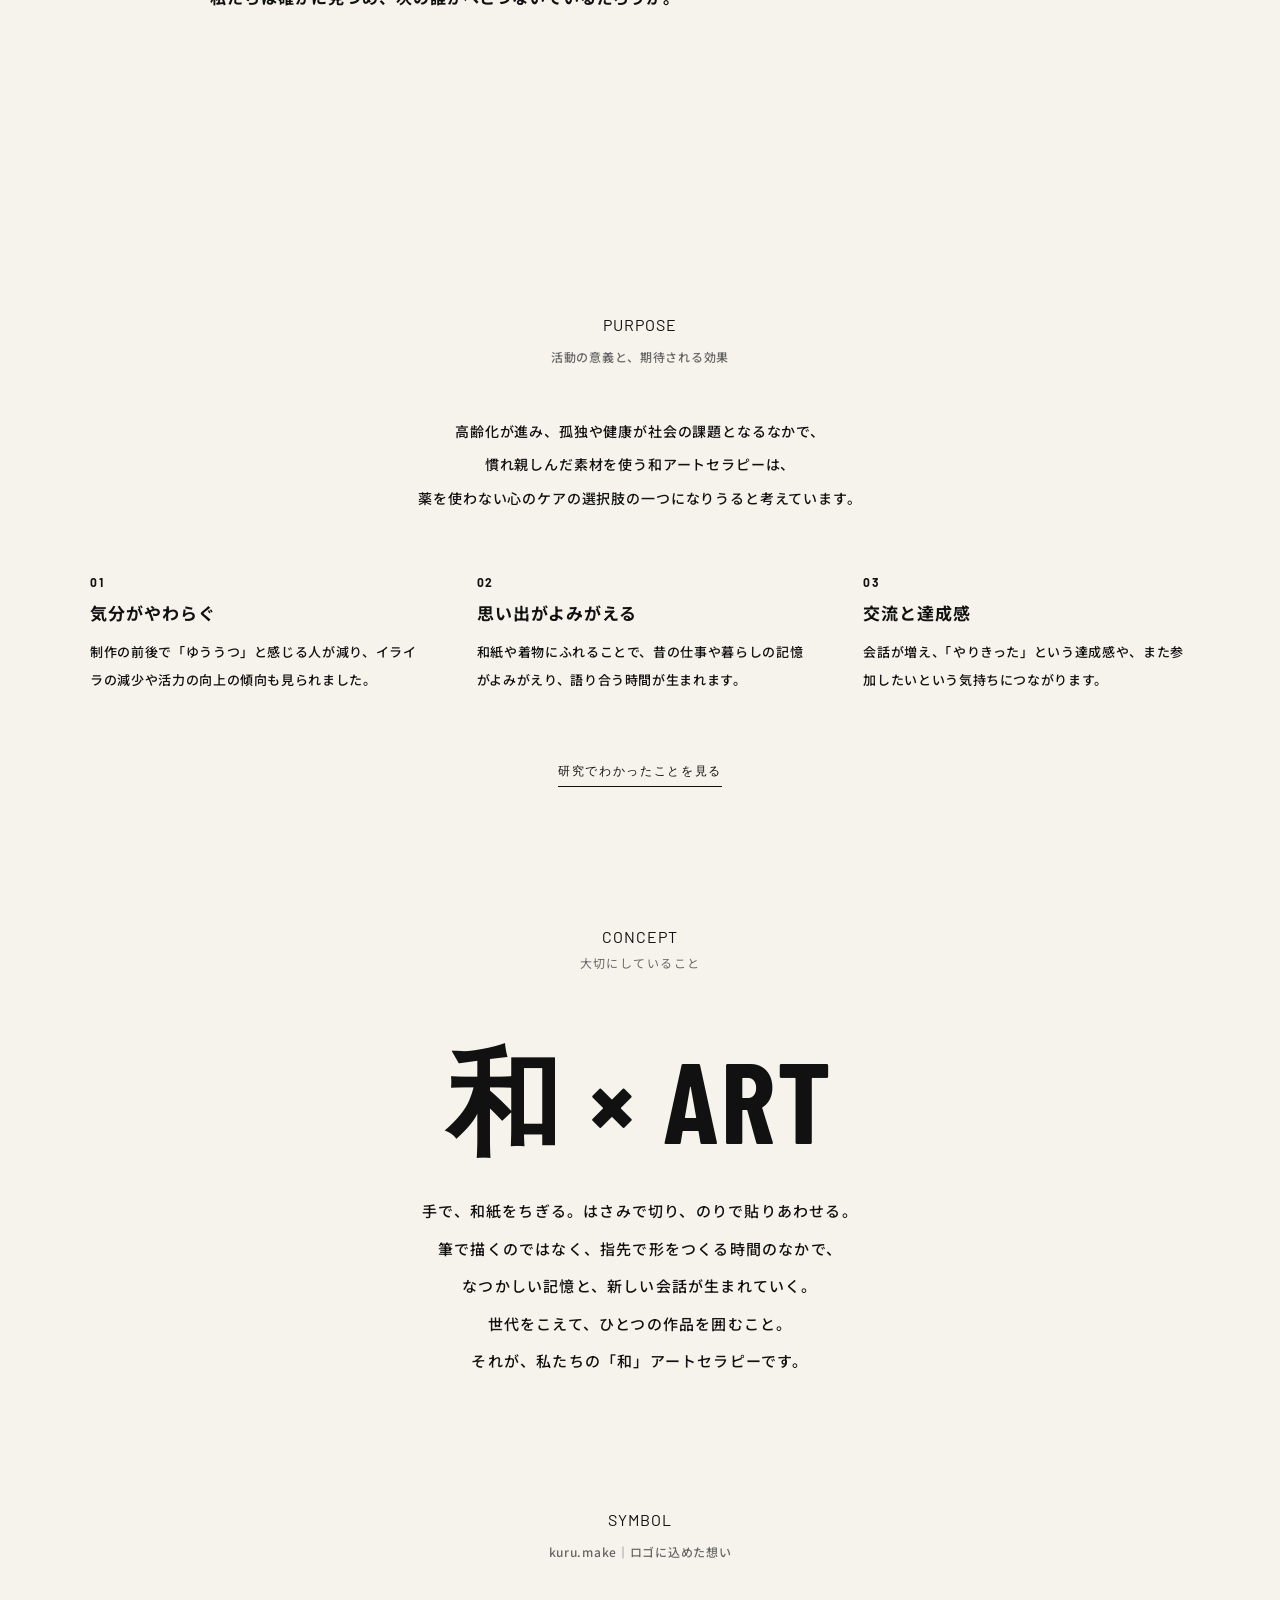
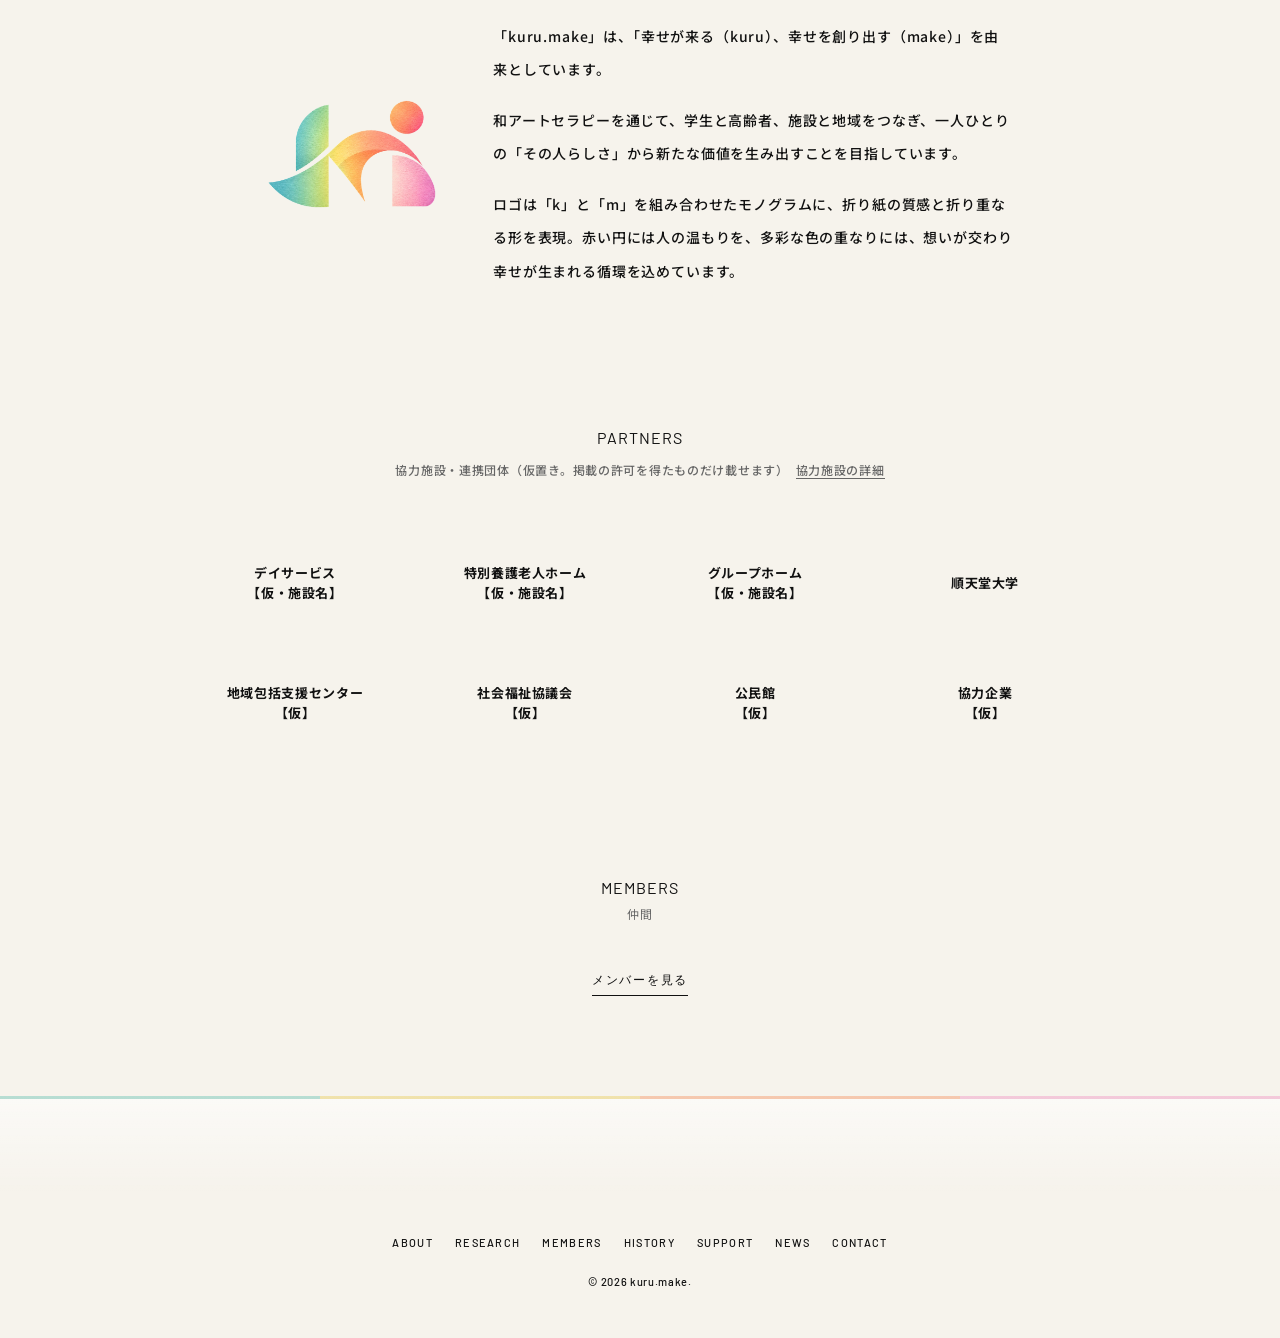
==== commit 684ba568: "SEO対応（description・canonical・OGP・JSON-LD・団体概要・NEWSのHTML化・見出し併記・robots/sitemap/llms）／文面と見出しの整理／スマホのロゴ非" ====
--- a/about.html
+++ b/about.html
@@ -7,11 +7,24 @@
 <meta name="viewport" content="width=device-width,initial-scale=1">
 <meta name="robots" content="noindex">
 <title>ABOUT｜kuru.make</title>
-<meta name="description" content="kuru.make の ABOUT ページ（試作・構成のみ参考。文章はすべてオリジナルの仮置き）">
+<meta name="description" content="kuru.make の考え方と活動の柱。和紙をちぎって貼る和アートセラピーの実践、研究、そして世代・施設・地域をつなぐ取り組みを紹介します。【仮】">
+<link rel="canonical" href="https://s4qr-tech.github.io/kuru-make-test/about.html">
+<meta property="og:type" content="article">
+<meta property="og:site_name" content="kuru.make">
+<meta property="og:locale" content="ja_JP">
+<meta property="og:title" content="ABOUT｜kuru.make">
+<meta property="og:description" content="kuru.make の考え方と活動の柱。和紙をちぎって貼る和アートセラピーの実践、研究、そして世代・施設・地域をつなぐ取り組みを紹介します。【仮】">
+<meta property="og:url" content="https://s4qr-tech.github.io/kuru-make-test/about.html">
+<meta property="og:image" content="https://s4qr-tech.github.io/kuru-make-test/assets/og.jpg">
+<meta name="twitter:card" content="summary_large_image">
+<meta name="twitter:title" content="ABOUT｜kuru.make">
+<meta name="twitter:description" content="kuru.make の考え方と活動の柱。和紙をちぎって貼る和アートセラピーの実践、研究、そして世代・施設・地域をつなぐ取り組みを紹介します。【仮】">
+<meta name="twitter:image" content="https://s4qr-tech.github.io/kuru-make-test/assets/og.jpg">
+<script type="application/ld+json">{"@context": "https://schema.org", "@type": "BreadcrumbList", "itemListElement": [{"@type": "ListItem", "position": 1, "name": "kuru.make", "item": "https://s4qr-tech.github.io/kuru-make-test/"}, {"@type": "ListItem", "position": 2, "name": "kuru.make について", "item": "https://s4qr-tech.github.io/kuru-make-test/about.html"}]}</script>
 <link rel="preconnect" href="https://fonts.googleapis.com">
 <link rel="preconnect" href="https://fonts.gstatic.com" crossorigin>
 <link href="https://fonts.googleapis.com/css2?family=Barlow+Condensed:wght@700&family=Noto+Sans+JP:wght@400;500;700&family=Barlow:wght@400;500&display=swap" rel="stylesheet">
-<link rel="stylesheet" href="about.css?v=49">
+<link rel="stylesheet" href="about.css?v=51">
 </head>
 <body data-page="about">
 
@@ -31,7 +44,7 @@
     <div class="mani-text">
       <h2><i>01</i>私たちは、和アートセラピーを実践する。</h2>
       <p>手を動かし、色や素材に触れる時間には、言葉だけでは届かない想いを表現し、人と人の心を近づける可能性がある。私たちは、そう信じている。</p>
-      <p>和紙をちぎり、選び、貼り合わせる。そのシンプルな創作を通じて、一人ひとりが自分の感性に向き合い、自分らしい表現を見つける時間をつくる。和紙や着物、墨、折り紙――慣れ親しんだ和の素材は、なつかしい記憶や、ふとした会話を連れてきてくれる。</p>
+      <p>和紙をちぎり、選び、貼り合わせる。そのシンプルな創作を通じて、一人ひとりが自分の感性に向き合い、自分らしい表現を見つける時間をつくる。日本文化に根ざした、慣れ親しんだ素材は、なつかしい記憶や、ふとした会話を連れてきてくれる。</p>
       <p>大切にしているのは、作品の上手さや完成度ではない。色の選び方、紙の重ね方、ふとした会話。その人の選択や表現そのもの、つまり「その人らしさ」に目を向けること。正解をつくらず、できあがりの違いを一緒に面白がる。がんばりすぎず、あきらめず、続けることが安心できる場所につながるように。</p>
 
       <h2><i>02</i>私たちは、実践から学び、研究する。</h2>
@@ -84,7 +97,7 @@
 
   <!-- CONCEPT / SYMBOL -->
   <section class="blk">
-    <h2 class="lab">CONCEPT</h2>
+    <h2 class="lab">CONCEPT<small class="jp">大切にしていること</small></h2>
     <div class="concept"><div class="big">和 × ART</div>
       <p><span class="nb">手で、</span><span class="nb">和紙をちぎる。</span><span class="nb">はさみで切り、</span><span class="nb">のりで貼りあわせる。</span><br><span class="nb">筆で描くのではなく、</span><span class="nb">指先で形をつくる時間のなかで、</span><br><span class="nb">なつかしい記憶と、</span><span class="nb">新しい会話が生まれていく。</span><br><span class="nb">世代をこえて、</span><span class="nb">ひとつの作品を囲むこと。</span><br><span class="nb">それが、</span><span class="nb">私たちの「和」アートセラピーです。</span></p></div>
     <h2 class="lab" style="margin-top:130px">SYMBOL</h2><p class="note">kuru.make｜ロゴに込めた想い</p>
@@ -114,14 +127,8 @@
 
   <!-- MEMBERS -->
   <section class="blk">
-    <h2 class="lab">MEMBERS</h2>
-    <p class="lead" style="margin-top:50px">代表理事・理事・監事・顧問、協力施設、学生パートナーを紹介します。</p>
-    <ul class="joins">
-      <li><a href="members.html#directors"><small>01</small><b>理事・監事・顧問</b><p>顔写真とプロフィールを掲載します。</p></a></li>
-      <li><a href="members.html#facilities"><small>02</small><b>協力施設</b><p>活動を受け入れてくださっている3つの施設。</p></a></li>
-      <li><a href="members.html#students"><small>03</small><b>学生パートナー</b><p>手を動かす学生たち。イニシャルまたはお名前で紹介します。</p></a></li>
-    </ul>
-    <a class="more" href="members.html">MEMBERS を見る</a>
+    <h2 class="lab">MEMBERS<small class="jp">仲間</small></h2>
+    <a class="more" href="members.html" style="margin-top:50px">メンバーを見る</a>
   </section>
 </main>
 
--- a/about.css
+++ b/about.css
@@ -775,3 +775,11 @@
   .fl,.fl-scene,.fl-backstage{width:74vw}
   .fl figcaption{font-size:12px}
 }
+
+/* 見出しの日本語ラベル（SEO・読みやすさのため英語見出しに併記） */
+.lab .jp{display:block;margin-top:8px;font-family:var(--ja);font-weight:400;font-size:12px;letter-spacing:.12em;color:var(--mute)}
+
+/* スマホも：スクロール後は、左上のロゴのマークを出さない（右上の3本線だけ残す） */
+@media (max-width:900px){
+  .hd.scrolled .hd-logo{opacity:0;visibility:hidden;pointer-events:none;box-shadow:none}
+}
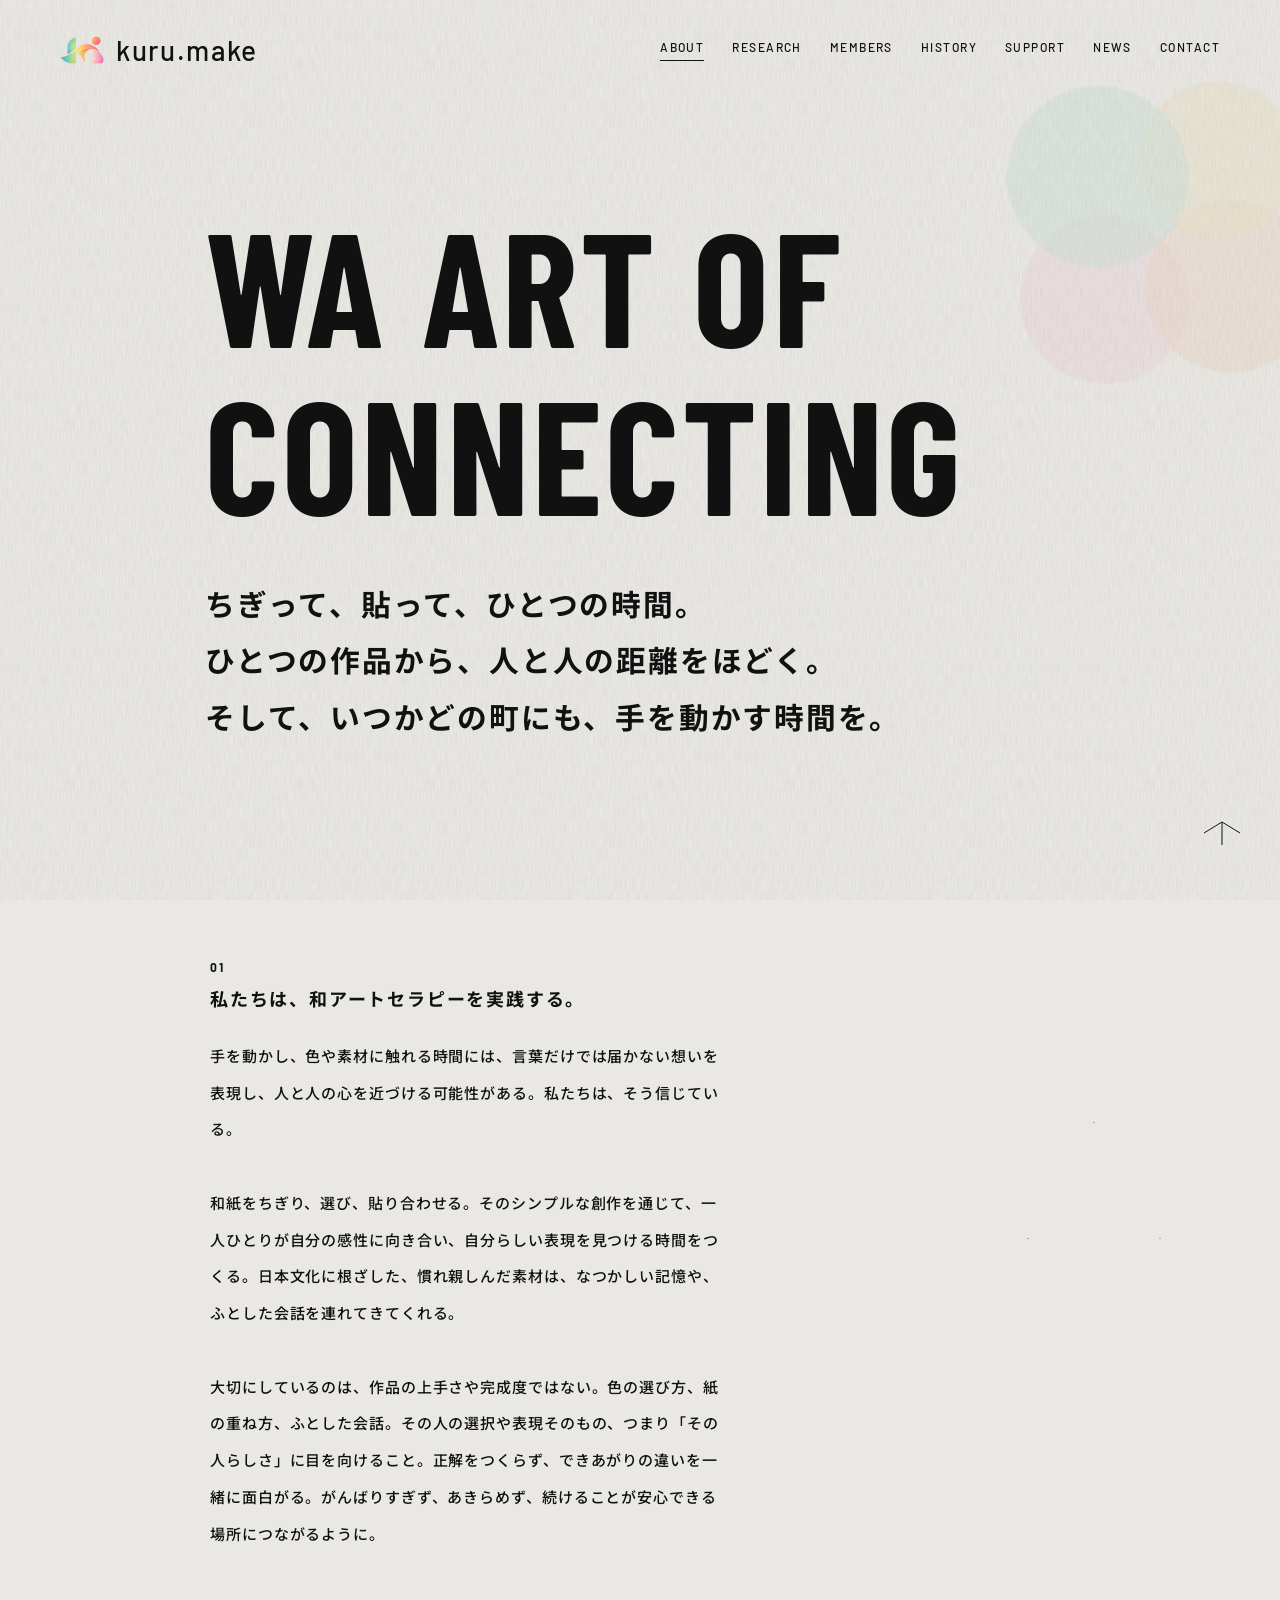
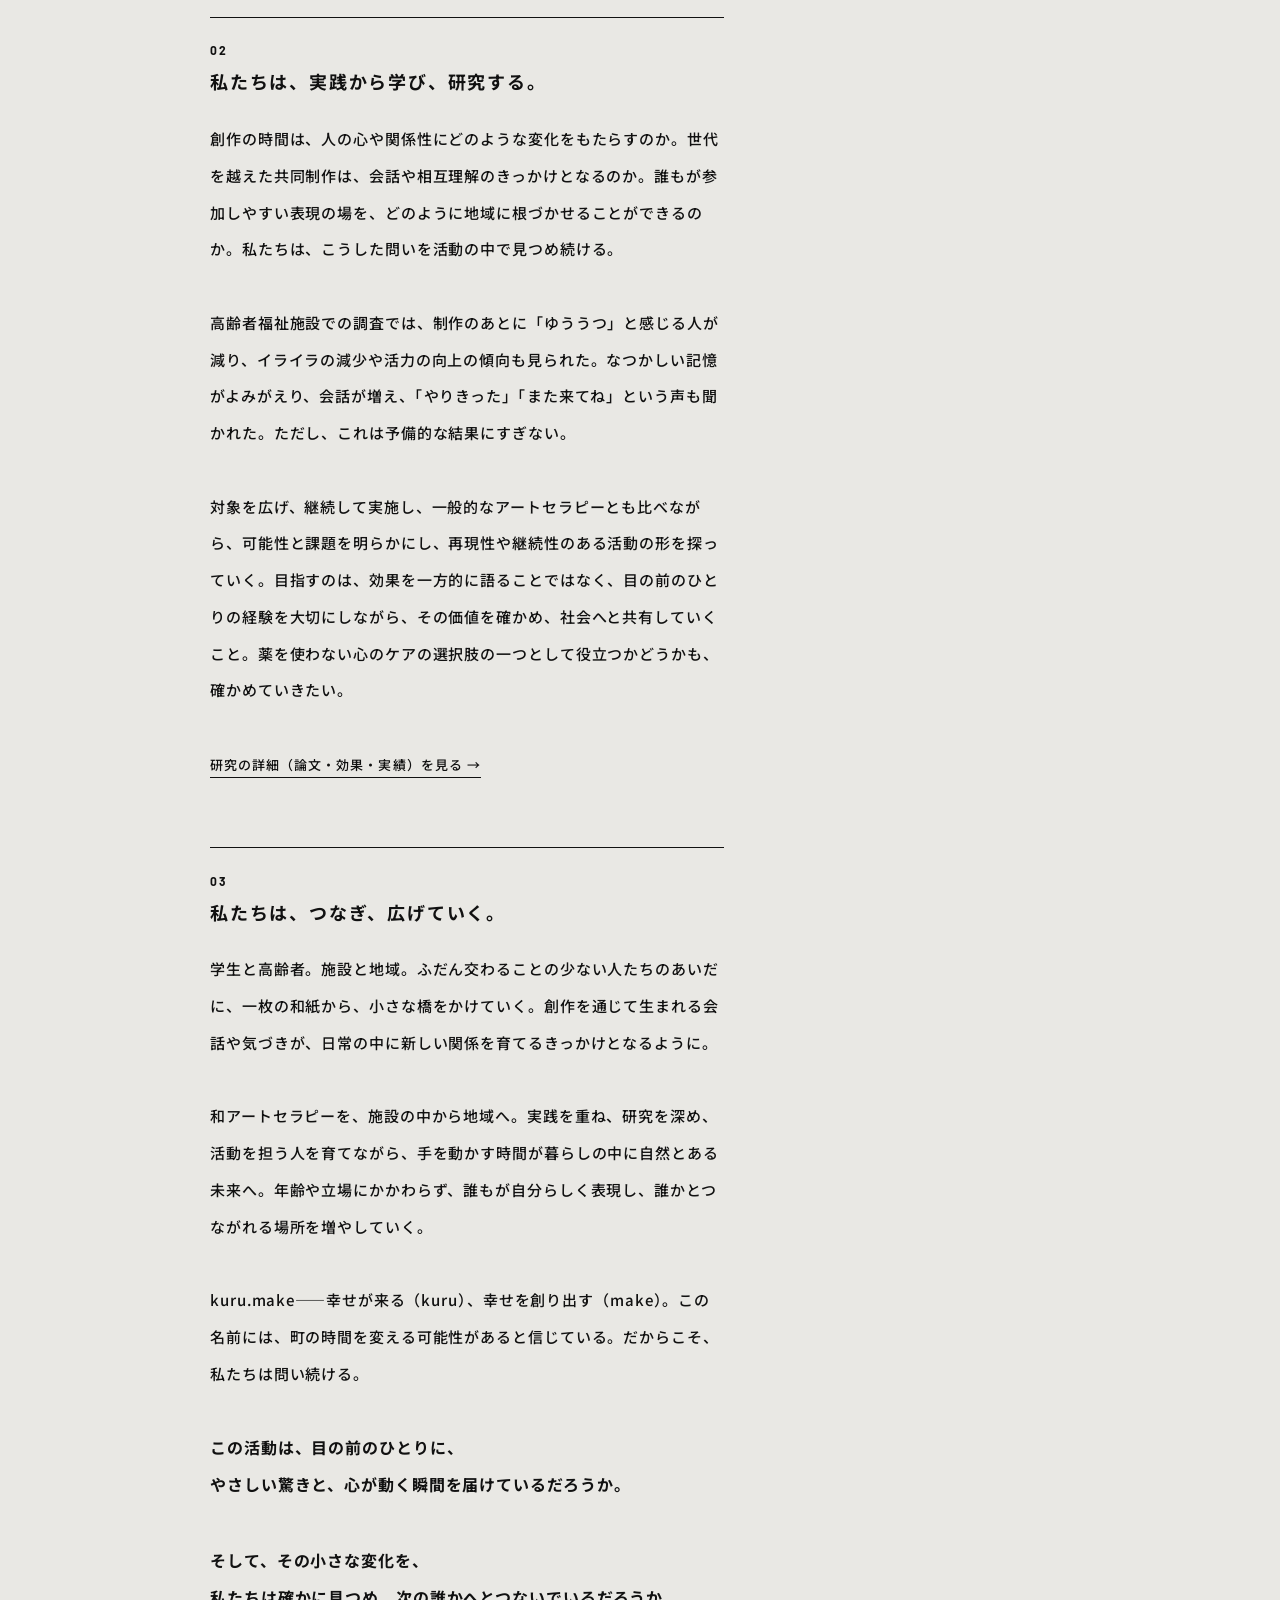
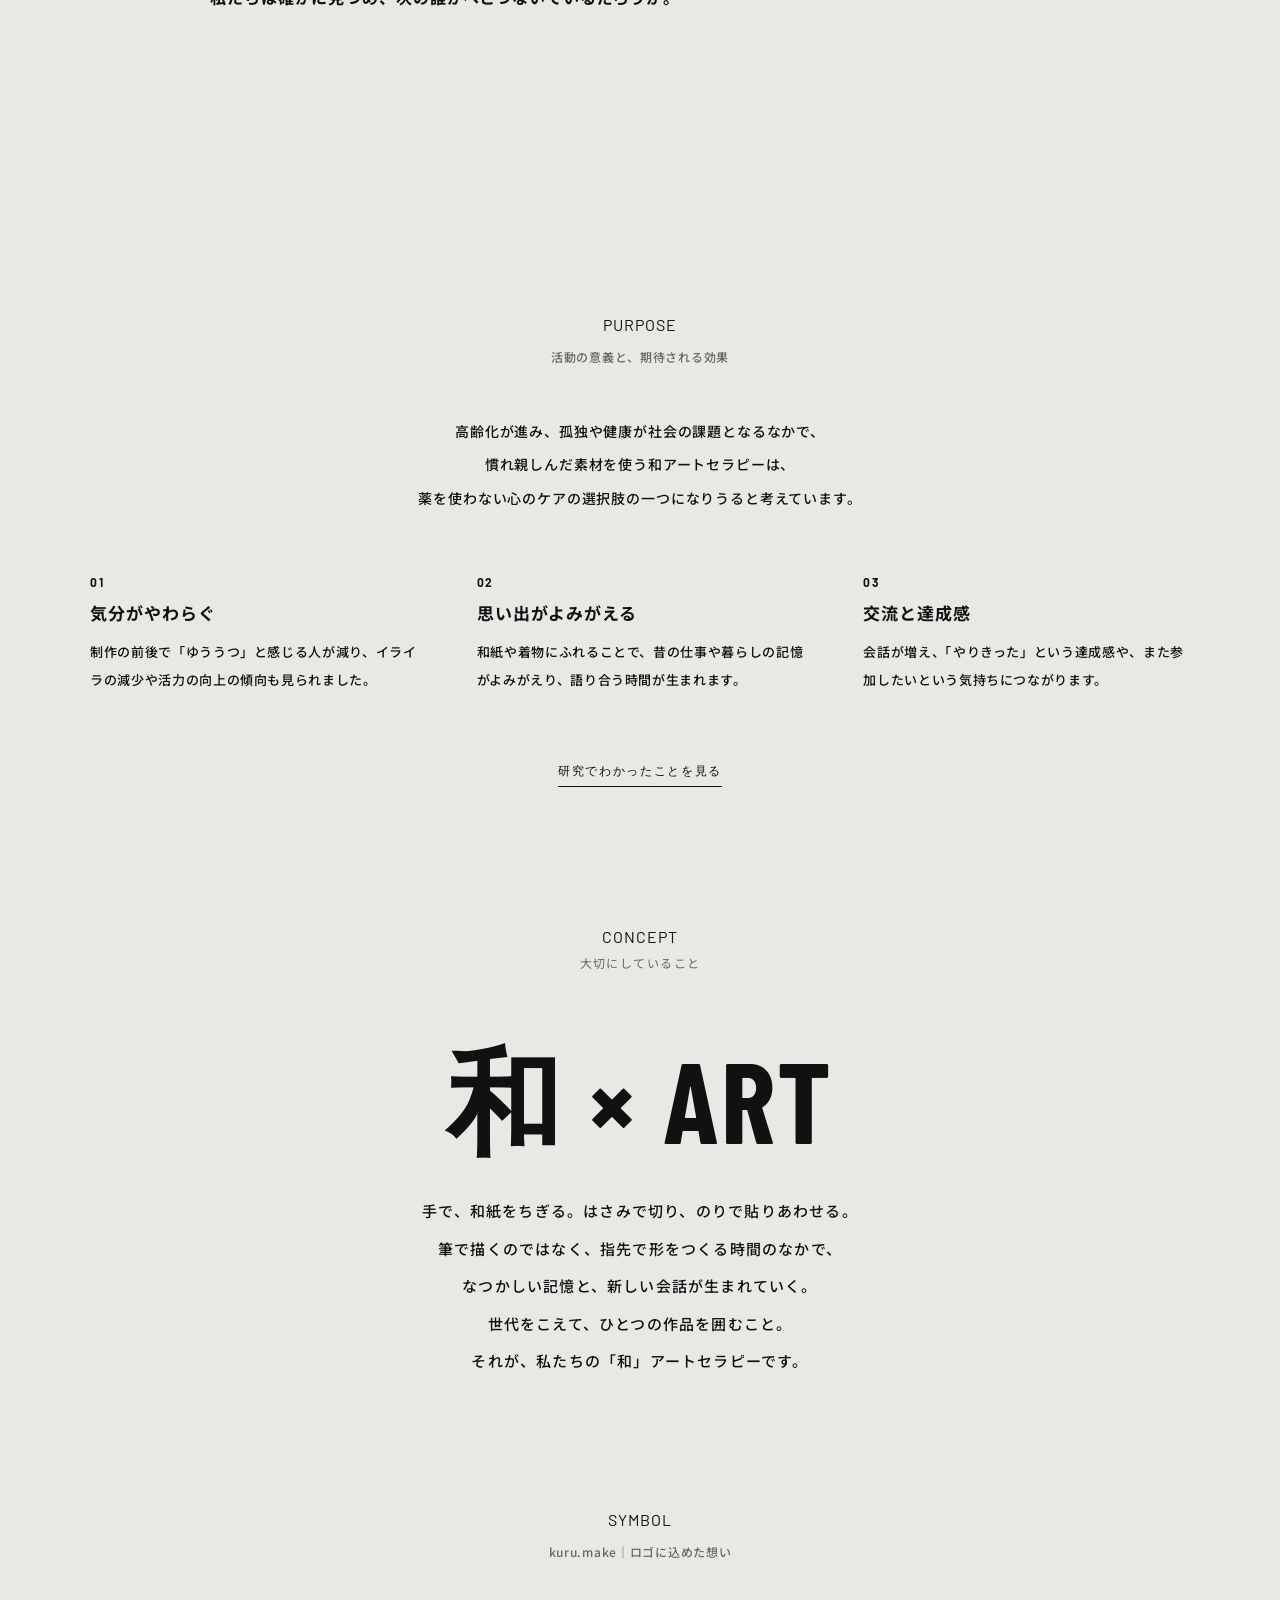
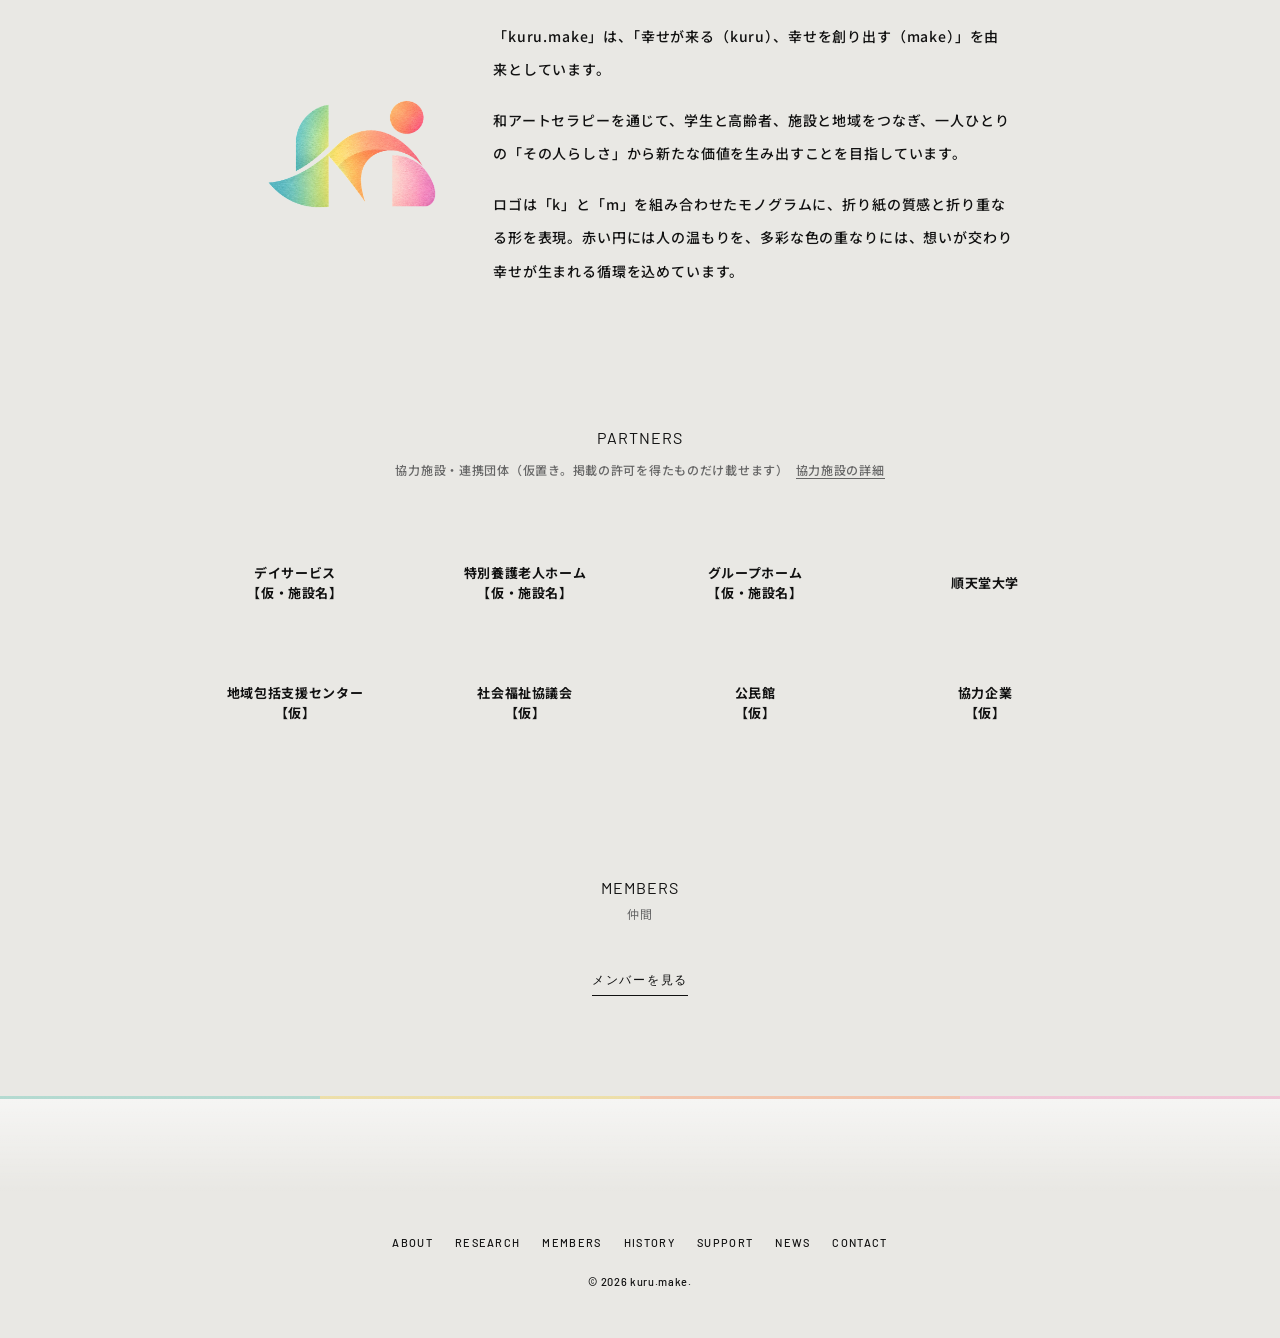
==== commit 9abf4080: "TOPの流れる部分を雲竜紙の障子風の背景に／背景・光・下線の調整／見出しの整理・ロゴ非表示ほか Co-Authored-By: Claude Sonnet 5.5 <noreply@anthropic" ====
--- a/about.html
+++ b/about.html
@@ -24,7 +24,7 @@
 <link rel="preconnect" href="https://fonts.googleapis.com">
 <link rel="preconnect" href="https://fonts.gstatic.com" crossorigin>
 <link href="https://fonts.googleapis.com/css2?family=Barlow+Condensed:wght@700&family=Noto+Sans+JP:wght@400;500;700&family=Barlow:wght@400;500&display=swap" rel="stylesheet">
-<link rel="stylesheet" href="about.css?v=51">
+<link rel="stylesheet" href="about.css?v=75">
 </head>
 <body data-page="about">
 
--- a/about.css
+++ b/about.css
@@ -1,6 +1,6 @@
 /* pool-inc.net/about の構成・レイアウトを参考にしたオリジナル試作（文章・画像・ロゴは流用なし） */
 :root{
-  --bg:#f5f5f5; --ink:#111; --line:#111; --mute:#666;
+  --bg:#e9e8e4; --ink:#111; --line:#111; --mute:#666;
   --en:"Barlow Condensed","Arial Narrow",sans-serif;
   --ja:"Noto Sans JP","Hiragino Sans",sans-serif;
   --lat:"Barlow","Helvetica Neue",Arial,sans-serif;
@@ -373,13 +373,13 @@
 
 /* ===== TOP：流れる写真の上でも読めるように、文字の下地をつくる ===== */
 .top:after{content:"";position:absolute;left:0;right:0;bottom:0;height:min(34vh,260px);z-index:1;pointer-events:none;
-  background:linear-gradient(180deg,rgba(245,245,245,0),rgba(245,245,245,.88) 55%,rgba(245,245,245,.96))}
+  background:linear-gradient(180deg,rgba(233,232,228,0),rgba(233,232,228,.88) 55%,rgba(233,232,228,.96))}
 .top-sub{z-index:3;left:50%;right:auto;transform:translateX(-50%);width:max-content;max-width:calc(100% - 32px);padding:8px 18px;
-  background:rgba(245,245,245,.92);box-shadow:0 0 0 1px rgba(17,17,17,.12);text-align:center;line-height:1.7}
+  background:rgba(233,232,228,.92);box-shadow:0 0 0 1px rgba(17,17,17,.12);text-align:center;line-height:1.7}
 .kinds{z-index:3}
-.kinds li{padding:3px 8px;background:rgba(245,245,245,.94)}
+.kinds li{padding:3px 8px;background:rgba(233,232,228,.94)}
 .kinds{color:#333}
-.top-mark{text-shadow:0 0 24px rgba(245,245,245,.95),0 0 8px rgba(245,245,245,.9)}
+.top-mark{text-shadow:0 0 24px rgba(233,232,228,.95),0 0 8px rgba(233,232,228,.9)}
 @media (max-width:900px){
   .top-sub{bottom:112px;font-size:12px;white-space:normal;width:auto;left:16px;right:16px;transform:none;padding:8px 12px}
   .kinds{gap:6px 6px}
@@ -459,7 +459,7 @@
 
 /* ===== ヘッダー：スクロール後は帯にして、ロゴだけ小さく。下の文字と重ならない ===== */
 .hd{transition:padding .35s,background .35s,box-shadow .35s}
-.hd.scrolled{pointer-events:auto;padding:10px 60px;background:rgba(245,245,245,.94);-webkit-backdrop-filter:blur(10px);backdrop-filter:blur(10px);box-shadow:0 1px 0 rgba(17,17,17,.12)}
+.hd.scrolled{pointer-events:auto;padding:10px 60px;background:rgba(233,232,228,.94);-webkit-backdrop-filter:blur(10px);backdrop-filter:blur(10px);box-shadow:0 1px 0 rgba(17,17,17,.12)}
 .hd.scrolled .hd-logo span{display:none}
 .hd.scrolled .hd-logo img{width:34px;height:34px}
 @media (max-width:900px){
@@ -496,7 +496,7 @@
 .mani-text h2{font-size:18px}
 
 /* ===== 装飾：背景の色・ちぎり紙の縁・和紙のにじみ ===== */
-:root{--paper:#f6f3ec}
+:root{--paper:#e9e8e4}
 body{background:var(--paper);
   background-image:
     radial-gradient(circle at 12% 18%,rgba(99,184,165,.08) 0 18%,transparent 19%),
@@ -554,7 +554,7 @@
 .off-msg,.callout,.pcard,.off-paper{box-shadow:0 8px 22px -20px rgba(17,17,17,.3)}
 
 /* トップは、装飾なし（以前の状態） */
-body[data-page=top]{background:#f5f5f5;background-image:none}
+body[data-page=top]{background:var(--bg);background-image:none}
 body[data-page=top] .ft{margin-top:0;background:none}
 body[data-page=top] .ft:before{display:none}
 body[data-page=top] .tint{background:none;margin-top:0}
@@ -589,7 +589,7 @@
 body[data-page=members] .toc a:hover{background:#fff}
 
 /* ===== NEWS：装飾なし（元の背景） ===== */
-body[data-page=news]{background:#f5f5f5;background-image:none}
+body[data-page=news]{background:var(--bg);background-image:none}
 body[data-page=news] .page-head:before{display:none}
 body[data-page=news] .ft{margin-top:0;background:none}
 body[data-page=news] .ft:before{display:none}
@@ -609,7 +609,7 @@
 .ytl{max-width:820px;margin:44px auto 0;position:relative;padding-left:0}
 .ytl:before{content:"";position:absolute;left:119px;top:8px;bottom:8px;width:1px;background:rgba(17,17,17,.2)}
 .ytl li{display:grid;grid-template-columns:100px 1fr;gap:0 40px;padding:22px 0;position:relative}
-.ytl li:before{content:"";position:absolute;left:114px;top:30px;width:11px;height:11px;border-radius:50%;background:var(--c);box-shadow:0 0 0 4px rgba(245,245,245,.9)}
+.ytl li:before{content:"";position:absolute;left:114px;top:30px;width:11px;height:11px;border-radius:50%;background:var(--c);box-shadow:0 0 0 4px rgba(233,232,228,.9)}
 .ytl-d{font:700 15px/1.9 var(--en);letter-spacing:.08em;text-align:right;padding-right:4px}
 .ytl-t{display:inline-block;margin-right:10px;padding:1px 9px;background:var(--c2);font-size:11px;letter-spacing:.1em;vertical-align:1px}
 .ytl strong{font-size:16px;letter-spacing:.05em}
@@ -641,7 +641,7 @@
 .ft:before{opacity:.45}
 .off-msg,.callout,.pcard,.off-paper{box-shadow:none}
 .msec .off-msg,.msec .off-paper,.msec .fac,.msec .stu{background:rgba(255,255,255,.5)}
-.hd.scrolled{background:rgba(245,245,245,.72)}
+.hd.scrolled{background:rgba(233,232,228,.72)}
 body:not([data-page=members]) .toc a{border-bottom-color:var(--ink)}
 
 /* コンセプト文：句読点のところで改行し、「す。」だけが残らないように */
@@ -698,10 +698,10 @@
 .hd{transition:transform .45s cubic-bezier(.2,.7,.2,1),padding .35s}
 .hd.hd-hide{transform:translateY(-130%)}
 .hd.scrolled{background:none;box-shadow:none;-webkit-backdrop-filter:none;backdrop-filter:none;padding:14px 24px;pointer-events:none}
-.hd.scrolled .hd-logo{pointer-events:auto;padding:6px;border-radius:99px;background:rgba(246,243,236,.82);-webkit-backdrop-filter:blur(10px);backdrop-filter:blur(10px);box-shadow:0 4px 16px -8px rgba(17,17,17,.4)}
+.hd.scrolled .hd-logo{pointer-events:auto;padding:6px;border-radius:99px;background:rgba(233,232,228,.82);-webkit-backdrop-filter:blur(10px);backdrop-filter:blur(10px);box-shadow:0 4px 16px -8px rgba(17,17,17,.4)}
 .hd.scrolled .hd-logo img{width:32px;height:32px}
 .hd.scrolled .hd-logo span{display:none}
-.hd.scrolled .hd-burger{pointer-events:auto;display:block;width:46px;height:46px;border-radius:50%;background:rgba(246,243,236,.82);-webkit-backdrop-filter:blur(10px);backdrop-filter:blur(10px);box-shadow:0 4px 16px -8px rgba(17,17,17,.4)}
+.hd.scrolled .hd-burger{pointer-events:auto;display:block;width:46px;height:46px;border-radius:50%;background:rgba(233,232,228,.82);-webkit-backdrop-filter:blur(10px);backdrop-filter:blur(10px);box-shadow:0 4px 16px -8px rgba(17,17,17,.4)}
 .hd.scrolled .hd-burger i{left:13px;right:13px}
 .hd.scrolled .hd-burger i:nth-child(1){top:18px}
 .hd.scrolled .hd-burger i:nth-child(2){top:27px}
@@ -783,3 +783,98 @@
 @media (max-width:900px){
   .hd.scrolled .hd-logo{opacity:0;visibility:hidden;pointer-events:none;box-shadow:none}
 }
+
+/* PC：背景で流れる絵は、いちばん上のメニュー（ABOUT〜CONTACT）にかぶらないよう、その下からふわっと現れる */
+@media (min-width:901px){
+  .flow{-webkit-mask-image:linear-gradient(to bottom,transparent 0,transparent 96px,#000 170px);mask-image:linear-gradient(to bottom,transparent 0,transparent 96px,#000 170px)}
+}
+
+/* 「和アートセラピー」の後ろに、和紙色のやわらかい光をしいて、文字を引き立たせる */
+.top-mark::before{content:"";position:absolute;z-index:-1;left:50%;top:50%;width:min(96%,1500px);height:300%;transform:translate(-50%,-50%);pointer-events:none;
+  background:radial-gradient(ellipse 50% 50% at 50% 50%,rgba(233,232,228,.92) 0,rgba(233,232,228,.78) 38%,rgba(233,232,228,.35) 66%,rgba(233,232,228,0) 100%)}
+.top-mark{text-shadow:0 0 18px rgba(233,232,228,.95),0 0 6px rgba(233,232,228,.9),0 0 36px rgba(233,232,228,.8)}
+@media (max-width:900px){
+  .top-mark::before{width:112%;height:420%;background:radial-gradient(ellipse 50% 50% at 50% 50%,rgba(233,232,228,.95) 0,rgba(233,232,228,.85) 42%,rgba(233,232,228,.4) 70%,rgba(233,232,228,0) 100%)}
+}
+
+/* 背景：やや暗めの薄いグレーに、和紙の繊維のような、ごく薄いテクスチャ */
+body,body[data-page=top],body[data-page=news]{background-color:var(--bg);background-image:url("data:image/svg+xml,%3Csvg xmlns='http://www.w3.org/2000/svg' width='360' height='360'%3E%3Cfilter id='f' x='0' y='0' width='100%25' height='100%25'%3E%3CfeTurbulence type='fractalNoise' baseFrequency='0.8 0.07' numOctaves='3' seed='7' result='n'/%3E%3CfeColorMatrix type='matrix' values='0 0 0 0 0.45  0 0 0 0 0.42  0 0 0 0 0.37  0 0 0 0.55 -0.12'/%3E%3C/filter%3E%3Crect width='100%25' height='100%25' filter='url%28%23f%29' opacity='.5'/%3E%3C/svg%3E");background-size:360px 360px}
+
+/* 「和アートセラピー」をさらに引き立てる：文字は真っ黒に、光は少し広く濃く、下にロゴの四季色のライン */
+.top-mark{color:#000;letter-spacing:.06em}
+.top-mark::before{background:radial-gradient(ellipse 52% 50% at 50% 50%,rgba(233,232,228,.97) 0,rgba(233,232,228,.84) 40%,rgba(233,232,228,.4) 68%,rgba(233,232,228,0) 100%)}
+
+/* ===== TOPの絵画が流れる部分だけ：薄暗い回廊（美術館）のような空間に、絵画と文字が浮かび上がる ===== */
+body[data-page=top] .top{background:
+  radial-gradient(ellipse 70% 46% at 50% -4%,rgba(255,246,225,.20),transparent 72%),
+  radial-gradient(ellipse 120% 70% at 50% 40%,#3b3935 0,#2a2927 58%,#1c1b1a 100%)}
+body[data-page=top] .top:after{content:"";position:absolute;left:0;right:0;bottom:0;height:34%;pointer-events:none;z-index:0;
+  background:linear-gradient(to top,rgba(10,10,9,.55),transparent)}
+body[data-page=top] .fl img{box-shadow:0 0 46px -6px rgba(255,244,220,.20),0 22px 46px -14px rgba(0,0,0,.85)}
+body[data-page=top] .fl figcaption{color:#a9a69e}
+body[data-page=top] .top-mark{color:#efece5;text-shadow:0 2px 16px rgba(0,0,0,.4)}
+body[data-page=top] .top-mark::before{background:radial-gradient(ellipse 52% 50% at 50% 50%,rgba(20,19,18,.62) 0,rgba(20,19,18,.42) 45%,rgba(20,19,18,0) 100%)}
+body[data-page=top] .top-sub{background:rgba(20,19,18,.72);color:#efece5;box-shadow:0 0 0 1px rgba(255,255,255,.18)}
+body[data-page=top] .kinds{color:#bdbab2}
+body[data-page=top] .kinds li{background:rgba(20,19,18,.6)}
+body[data-page=top] .kinds b{color:#efece5}
+body[data-page=top] .hd:not(.scrolled) .hd-logo,body[data-page=top] .hd:not(.scrolled) .hd-nav a{color:#f1eee8}
+body[data-page=top] .hd:not(.scrolled) .hd-nav a.is-on{border-color:#f1eee8}
+body[data-page=top] .hd:not(.scrolled) .hd-burger i{background:#f1eee8}
+body[data-page=top] .totop{mix-blend-mode:difference;color:#fff}
+body[data-page=top] .fc{opacity:.75}
+
+/* ===== TOPの空間：もう一段あかるく、障子のような（格子と和紙の）やわらかい背景に ===== */
+body[data-page=top] .top{background:
+  radial-gradient(ellipse 62% 52% at 50% 46%,rgba(255,244,224,.34),transparent 78%),
+  repeating-linear-gradient(90deg,rgba(60,44,28,.13) 0 1px,transparent 1px 150px),repeating-linear-gradient(90deg,rgba(60,44,28,.05) 0 1px,transparent 1px 50px),
+  repeating-linear-gradient(0deg,rgba(60,44,28,.12) 0 1px,transparent 1px 200px),
+  url("data:image/svg+xml,%3Csvg xmlns='http://www.w3.org/2000/svg' width='300' height='300'%3E%3Cfilter id='f' x='0' y='0' width='100%25' height='100%25'%3E%3CfeTurbulence type='fractalNoise' baseFrequency='0.9 0.08' numOctaves='3' seed='11'/%3E%3CfeColorMatrix type='matrix' values='0 0 0 0 1  0 0 0 0 0.95  0 0 0 0 0.85  0 0 0 0.5 -0.1'/%3E%3C/filter%3E%3Crect width='100%25' height='100%25' filter='url%28%23f%29' opacity='.35'/%3E%3C/svg%3E"),
+  radial-gradient(ellipse 120% 80% at 50% 38%,#b4a995 0,#9d9280 60%,#85796a 100%)}
+body[data-page=top] .top:after{background:linear-gradient(to top,rgba(50,40,30,.28),transparent)}
+
+/* 背景を和紙色に薄くしたので、文字・メニューは濃い色に切り替える */
+body[data-page=top] .top-mark{color:#1b1611;text-shadow:0 0 18px rgba(246,240,228,.55)}
+body[data-page=top] .top-mark::before{background:radial-gradient(ellipse 52% 50% at 50% 50%,rgba(238,230,214,.72) 0,rgba(238,230,214,.5) 45%,rgba(238,230,214,0) 100%)}
+body[data-page=top] .top-sub{background:rgba(242,236,224,.88);color:#1f1a14;box-shadow:0 0 0 1px rgba(60,44,28,.18)}
+body[data-page=top] .kinds{color:#3b3329}
+body[data-page=top] .kinds li{background:rgba(242,236,224,.78)}
+body[data-page=top] .kinds b{color:#16120d}
+body[data-page=top] .fl figcaption{color:#4a4136}
+body[data-page=top] .fl img{box-shadow:0 18px 40px -16px rgba(40,28,16,.55)}
+body[data-page=top] .hd:not(.scrolled) .hd-logo,body[data-page=top] .hd:not(.scrolled) .hd-nav a{color:#241e17}
+body[data-page=top] .hd:not(.scrolled) .hd-nav a.is-on{border-color:#241e17}
+body[data-page=top] .hd:not(.scrolled) .hd-burger i{background:#241e17}
+body[data-page=top] .totop{mix-blend-mode:normal;color:var(--ink)}
+
+/* ===== 高級障子（純楮100%）：白寄りの和紙に、ごく細い組子と、楮の長い繊維 ===== */
+body[data-page=top] .top{background:
+  radial-gradient(ellipse 64% 54% at 50% 46%,rgba(255,252,243,.75),transparent 78%),
+  repeating-linear-gradient(90deg,rgba(110,84,56,.20) 0 1px,transparent 1px 168px),
+  repeating-linear-gradient(90deg,rgba(110,84,56,.07) 0 1px,transparent 1px 56px),
+  repeating-linear-gradient(0deg,rgba(110,84,56,.18) 0 1px,transparent 1px 224px),
+  url("data:image/svg+xml,%3Csvg xmlns='http://www.w3.org/2000/svg' width='420' height='420'%3E%3Cfilter id='f' x='0' y='0' width='100%25' height='100%25'%3E%3CfeTurbulence type='fractalNoise' baseFrequency='0.9 0.03' numOctaves='2' seed='4'/%3E%3CfeColorMatrix type='matrix' values='0 0 0 0 0.52  0 0 0 0 0.42  0 0 0 0 0.30  5 0 0 0 -2.55'/%3E%3C/filter%3E%3Crect width='100%25' height='100%25' filter='url%28%23f%29' opacity='.15'/%3E%3C/svg%3E"),
+  url("data:image/svg+xml,%3Csvg xmlns='http://www.w3.org/2000/svg' width='360' height='360'%3E%3Cfilter id='f' x='0' y='0' width='100%25' height='100%25'%3E%3CfeTurbulence type='fractalNoise' baseFrequency='0.03 0.4' numOctaves='2' seed='9'/%3E%3CfeColorMatrix type='matrix' values='0 0 0 0 1  0 0 0 0 0.99  0 0 0 0 0.95  5 0 0 0 -2.5'/%3E%3C/filter%3E%3Crect width='100%25' height='100%25' filter='url%28%23f%29' opacity='.35'/%3E%3C/svg%3E"),
+  radial-gradient(ellipse 120% 80% at 50% 40%,#f6f1e6 0,#eee8da 62%,#e4ddcc 100%)}
+body[data-page=top] .top:after{background:linear-gradient(to top,rgba(120,100,76,.14),transparent)}
+body[data-page=top] .fl img{box-shadow:0 14px 34px -14px rgba(70,52,32,.42),0 0 0 1px rgba(110,84,56,.10)}
+body[data-page=top] .top-mark::before{background:radial-gradient(ellipse 52% 50% at 50% 50%,rgba(250,246,236,.75) 0,rgba(250,246,236,.5) 45%,rgba(250,246,236,0) 100%)}
+body[data-page=top] .top-sub{background:rgba(250,246,236,.92)}
+body[data-page=top] .kinds li{background:rgba(250,246,236,.85)}
+body[data-page=top] .fc{opacity:.9}
+
+/* ===== 雲竜紙（楮障子紙・雲竜模様入）をお手本に：白い長い繊維がふわりと漂う和紙＋ごく細い組子 ===== */
+body[data-page=top] .top{background:
+  radial-gradient(ellipse 64% 54% at 50% 46%,rgba(255,255,252,.32),transparent 78%),
+  repeating-linear-gradient(90deg,rgba(100,90,76,.15) 0 1px,transparent 1px 168px),
+  repeating-linear-gradient(0deg,rgba(100,90,76,.13) 0 1px,transparent 1px 224px),
+  url("assets/unryu.jpg?v=7") 0 0/1100px 1100px,
+  #d9d8d4}
+
+/* 「和アートセラピー」まわりの光：白と薄いグレーを混ぜた、淡いにじみ */
+body[data-page=top] .top-mark{text-shadow:0 0 22px rgba(255,255,255,.42),0 0 46px rgba(214,214,212,.36)}
+body[data-page=top] .top-mark::before{background:radial-gradient(ellipse 52% 50% at 50% 50%,rgba(255,255,255,.5) 0,rgba(236,236,234,.36) 40%,rgba(214,214,212,.16) 68%,rgba(214,214,212,0) 100%)}
+
+/* 「和アートセラピー」の下線（ロゴの四季色）を復活 */
+.top-mark::after{content:"";position:absolute;left:50%;bottom:-.2em;transform:translateX(-50%);width:min(30%,380px);height:4px;border-radius:4px;background:linear-gradient(90deg,#63b8a5,#e2c350,#ee8a56,#e98cb5)}
+@media (max-width:900px){.top-mark::after{width:44%;height:3px;bottom:-.24em}}
